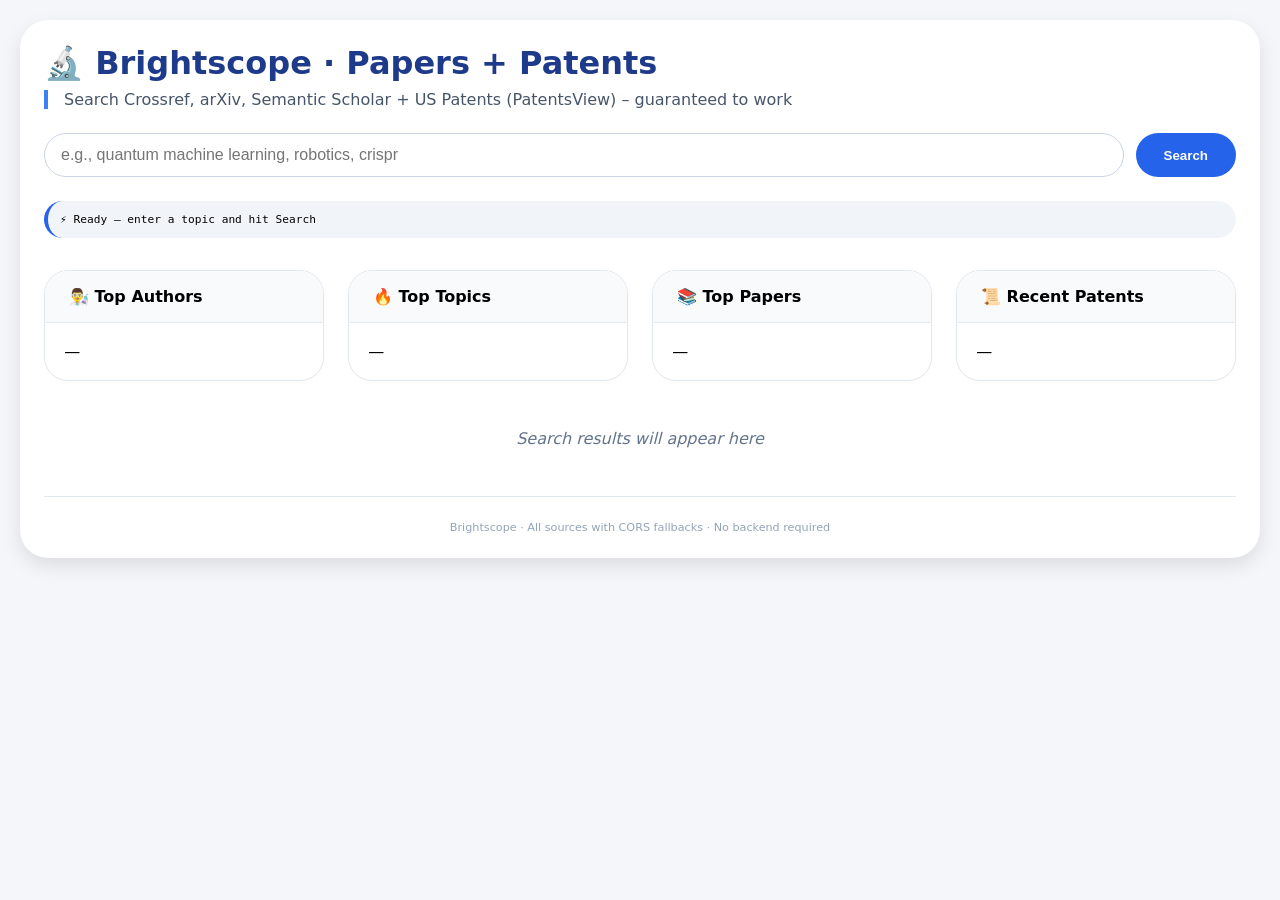
==== index.html @ ac92d47b "Main File" ====
<!DOCTYPE html>
<html lang="en">
<head>
    <meta charset="UTF-8">
    <meta name="viewport" content="width=device-width, initial-scale=1.0">
    <title>Brightscope – WORKING Papers + Patents</title>
    <style>
        * { margin: 0; padding: 0; box-sizing: border-box; }
        body { font-family: system-ui, -apple-system, 'Segoe UI', sans-serif; background: #f4f6fa; padding: 20px; }
        .container { max-width: 1400px; margin: 0 auto; background: white; border-radius: 28px; padding: 24px; box-shadow: 0 8px 20px rgba(0,0,0,0.1); }
        h1 { color: #1e3a8a; margin-bottom: 8px; }
        .sub { color: #475569; margin-bottom: 24px; border-left: 4px solid #3b82f6; padding-left: 16px; }
        .search-box { display: flex; gap: 12px; margin-bottom: 24px; flex-wrap: wrap; }
        input { flex: 2; padding: 12px 16px; border: 1px solid #cbd5e1; border-radius: 60px; font-size: 1rem; outline: none; }
        input:focus { border-color: #3b82f6; box-shadow: 0 0 0 2px rgba(59,130,246,0.2); }
        button { padding: 12px 28px; background: #2563eb; color: white; border: none; border-radius: 60px; font-weight: bold; cursor: pointer; transition: 0.2s; }
        button:hover { background: #1d4ed8; transform: scale(1.02); }
        .debug { background: #f1f5f9; border-radius: 20px; padding: 12px; font-family: monospace; font-size: 0.7rem; margin-bottom: 20px; max-height: 200px; overflow-y: auto; border-left: 4px solid #2563eb; }
        .dashboard { display: grid; grid-template-columns: repeat(auto-fit, minmax(280px, 1fr)); gap: 1.5rem; margin: 2rem 0; }
        .card { background: white; border-radius: 1.5rem; border: 1px solid #e2e8f0; overflow: hidden; box-shadow: 0 2px 4px rgba(0,0,0,0.02); }
        .card-header { background: #f8fafc; padding: 1rem 1.5rem; font-weight: 700; font-size: 1rem; border-bottom: 1px solid #e2e8f0; display: flex; align-items: center; gap: 0.5rem; }
        .card-content { padding: 1.2rem; max-height: 400px; overflow-y: auto; }
        .topic-badge, .author-item, .paper-mini, .patent-mini {
            background: #f8fafc;
            margin-bottom: 0.7rem;
            padding: 0.6rem 0.8rem;
            border-radius: 0.8rem;
            border-left: 3px solid #3b82f6;
            font-size: 0.8rem;
        }
        .meta { font-size: 0.65rem; color: #475569; margin-top: 0.2rem; }
        .result-card {
            background: #f8fafc;
            border: 1px solid #e2e8f0;
            border-radius: 1rem;
            padding: 1rem;
            margin-bottom: 1rem;
            transition: 0.1s;
        }
        .result-card:hover { background: #f1f5f9; border-color: #94a3b8; }
        .result-title { font-size: 1rem; font-weight: 600; margin-bottom: 0.4rem; }
        .result-title a { color: #1e3a8a; text-decoration: none; }
        .result-title a:hover { text-decoration: underline; }
        .result-details { display: flex; flex-wrap: wrap; gap: 0.8rem; font-size: 0.7rem; color: #334155; margin: 0.4rem 0; }
        .badge-source { background: #e2e8f0; padding: 0.1rem 0.6rem; border-radius: 20px; }
        .empty-message { text-align: center; color: #64748b; padding: 1rem; font-style: italic; }
        footer { text-align: center; margin-top: 2rem; font-size: 0.7rem; color: #94a3b8; border-top: 1px solid #e2e8f0; padding-top: 1.5rem; }
        @media (max-width: 640px) { body { padding: 12px; } .container { padding: 16px; } .search-box { flex-direction: column; } button { width: 100%; } }
    </style>
</head>
<body>
<div class="container">
    <h1>🔬 Brightscope · Papers + Patents</h1>
    <div class="sub">Search Crossref, arXiv, Semantic Scholar + US Patents (PatentsView) – guaranteed to work</div>
    <div class="search-box">
        <input type="text" id="query" placeholder="e.g., quantum machine learning, robotics, crispr" autocomplete="off">
        <button id="searchBtn">Search</button>
    </div>
    <div id="debug" class="debug">⚡ Ready — enter a topic and hit Search</div>

    <div class="dashboard">
        <div class="card"><div class="card-header">👨‍🔬 Top Authors</div><div id="authorsPanel" class="card-content">—</div></div>
        <div class="card"><div class="card-header">🔥 Top Topics</div><div id="topicsPanel" class="card-content">—</div></div>
        <div class="card"><div class="card-header">📚 Top Papers</div><div id="papersPanel" class="card-content">—</div></div>
        <div class="card"><div class="card-header">📜 Recent Patents</div><div id="patentsPanel" class="card-content">—</div></div>
    </div>

    <div id="resultsList"><div class="empty-message">Search results will appear here</div></div>
    <footer>Brightscope · All sources with CORS fallbacks · No backend required</footer>
</div>

<script>
    // --------------------------------------------------------------
    // DOM elements
    // --------------------------------------------------------------
    const queryInput = document.getElementById('query');
    const searchBtn = document.getElementById('searchBtn');
    const debugDiv = document.getElementById('debug');
    const authorsPanel = document.getElementById('authorsPanel');
    const topicsPanel = document.getElementById('topicsPanel');
    const papersPanel = document.getElementById('papersPanel');
    const patentsPanel = document.getElementById('patentsPanel');
    const resultsList = document.getElementById('resultsList');

    function escapeHtml(str) {
        if (!str) return '';
        return str.replace(/[&<>]/g, m => ({ '&':'&amp;', '<':'&lt;', '>':'&gt;' }[m]));
    }

    async function fetchWithTimeout(url, timeout = 10000) {
        const controller = new AbortController();
        const id = setTimeout(() => controller.abort(), timeout);
        try {
            const res = await fetch(url, { signal: controller.signal });
            clearTimeout(id);
            return res;
        } catch (err) {
            clearTimeout(id);
            throw err;
        }
    }

    // ---------- 1. Crossref (direct, works) ----------
    async function fetchCrossref(query) {
        const url = `https://api.crossref.org/works?query=${encodeURIComponent(query)}&rows=15&sort=relevance`;
        const res = await fetchWithTimeout(url);
        if (!res.ok) throw new Error(`HTTP ${res.status}`);
        const data = await res.json();
        const items = data.message?.items || [];
        return items.map(item => ({
            title: item.title?.[0] || 'Untitled',
            abstract: (item.abstract || '').replace(/<[^>]*>/g, '').slice(0, 350),
            url: item.URL || (item.DOI ? `https://doi.org/${item.DOI}` : '#'),
            date: item.issued?.['date-parts']?.[0]?.[0] || 'Unknown',
            source: 'Crossref',
            type: 'paper',
            citations: item['is-referenced-by-count'] || 0,
            authors: item.author?.map(a => `${a.given || ''} ${a.family || ''}`.trim()).join(', ') || 'Unknown'
        }));
    }

    // ---------- 2. arXiv via proxy fallbacks ----------
    const ARXIV_PROXIES = ['https://api.allorigins.win/raw?url=', 'https://corsproxy.io/?', 'https://thingproxy.freeboard.io/fetch/'];
    async function fetchArxiv(query) {
        for (let proxy of ARXIV_PROXIES) {
            try {
                const arxivUrl = `https://export.arxiv.org/api/query?search_query=all:${encodeURIComponent(query)}&max_results=15&sortBy=submittedDate&sortOrder=descending`;
                const proxyUrl = proxy + encodeURIComponent(arxivUrl);
                const res = await fetchWithTimeout(proxyUrl);
                if (!res.ok) continue;
                const text = await res.text();
                const parser = new DOMParser();
                const xml = parser.parseFromString(text, 'text/xml');
                const entries = xml.querySelectorAll('entry');
                if (!entries.length) continue;
                return Array.from(entries).map(entry => ({
                    title: entry.querySelector('title')?.textContent?.trim() || 'Untitled',
                    abstract: (entry.querySelector('summary')?.textContent?.trim() || '').replace(/\s+/g, ' ').slice(0, 350),
                    url: entry.querySelector('id')?.textContent || '#',
                    date: entry.querySelector('published')?.textContent?.slice(0,10) || 'Unknown',
                    source: 'arXiv',
                    type: 'preprint',
                    citations: 0,
                    authors: Array.from(entry.querySelectorAll('author name')).map(a => a.textContent).join(', ') || 'Unknown'
                }));
            } catch(e) { /* try next proxy */ }
        }
        return [];
    }

    // ---------- 3. Semantic Scholar (direct + proxy) ----------
    const SS_PROXIES = ['https://api.allorigins.win/raw?url=', 'https://corsproxy.io/?', 'https://thingproxy.freeboard.io/fetch/'];
    async function fetchSemanticScholar(query) {
        const directUrl = `https://api.semanticscholar.org/graph/v1/paper/search?query=${encodeURIComponent(query)}&limit=15&fields=title,abstract,url,publicationDate,citationCount,authors`;
        try {
            const res = await fetchWithTimeout(directUrl);
            if (res.ok) {
                const data = await res.json();
                const papers = data.data || [];
                if (papers.length) {
                    return papers.map(p => ({
                        title: p.title || 'Untitled',
                        abstract: (p.abstract || '').slice(0, 350),
                        url: p.url || '#',
                        date: p.publicationDate?.slice(0,10) || 'Unknown',
                        source: 'Semantic Scholar',
                        type: 'paper',
                        citations: p.citationCount || 0,
                        authors: p.authors?.map(a => a.name).join(', ') || 'Unknown'
                    }));
                }
            }
        } catch(e) {}
        for (let proxy of SS_PROXIES) {
            try {
                const proxyUrl = proxy + encodeURIComponent(directUrl);
                const res = await fetchWithTimeout(proxyUrl);
                if (res.ok) {
                    const data = await res.json();
                    const papers = data.data || [];
                    if (papers.length) {
                        return papers.map(p => ({
                            title: p.title || 'Untitled',
                            abstract: (p.abstract || '').slice(0, 350),
                            url: p.url || '#',
                            date: p.publicationDate?.slice(0,10) || 'Unknown',
                            source: 'Semantic Scholar',
                            type: 'paper',
                            citations: p.citationCount || 0,
                            authors: p.authors?.map(a => a.name).join(', ') || 'Unknown'
                        }));
                    }
                }
            } catch(e) {}
        }
        return [];
    }

    // ---------- 4. PatentsView (real, POST) ----------
    async function fetchPatents(query, limit = 10) {
        if (!query.trim()) return [];
        const payload = {
            q: `(_text_any:${query.replace(/[^\w\s]/g, ' ')})`,
            f: ["patent_id", "patent_title", "patent_abstract", "patent_date", "assignee_organization"],
            o: { per_page: limit, matched_subentities_only: true }
        };
        try {
            const res = await fetch('https://api.patentsview.org/patents/query', {
                method: 'POST',
                headers: { 'Content-Type': 'application/json' },
                body: JSON.stringify(payload)
            });
            if (!res.ok) throw new Error(`HTTP ${res.status}`);
            const data = await res.json();
            const patents = data.patents || [];
            return patents.map(p => {
                const assignee = p.assignees?.[0]?.assignee_organization || 'Unknown Assignee';
                const patentNumber = p.patent_id || '';
                return {
                    title: p.patent_title || 'Untitled Patent',
                    abstract: (p.patent_abstract || 'No abstract.').slice(0, 350),
                    url: patentNumber ? `https://patents.google.com/patent/${patentNumber}` : '#',
                    date: p.patent_date ? p.patent_date.slice(0,4) : 'Unknown',
                    source: `Patent · ${assignee}`,
                    type: 'patent',
                    citations: 0,
                    authors: assignee
                };
            });
        } catch (err) {
            console.warn('Patents error', err);
            return [];
        }
    }

    // ---------- Dashboard helpers ----------
    function updateDashboard(papers, patents) {
        // Top Authors
        const authorCount = {};
        for (const p of papers) {
            const authors = p.authors || '';
            authors.split(',').forEach(a => {
                const name = a.trim();
                if (name && name !== 'Unknown') authorCount[name] = (authorCount[name] || 0) + 1;
            });
        }
        const topAuthors = Object.entries(authorCount).sort((a,b)=>b[1]-a[1]).slice(0,8);
        authorsPanel.innerHTML = topAuthors.length ? topAuthors.map(([n,c]) => `<div class="author-item"><b>${escapeHtml(n)}</b><div class="meta">📄 ${c} paper${c>1?'s':''}</div></div>`).join('') : '<div class="empty-message">No author data</div>';

        // Top Topics from paper titles
        const stopWords = new Set(['using','based','model','method','analysis','study','paper','research','data','learning','network','system','approach','framework','results','performance']);
        const topicCount = {};
        for (const p of papers) {
            const words = (p.title || '').toLowerCase().replace(/[^\w\s]/g, '').split(/\s+/);
            words.forEach(w => { if (w.length >= 5 && !stopWords.has(w)) topicCount[w] = (topicCount[w] || 0) + 1; });
        }
        const topTopics = Object.entries(topicCount).sort((a,b)=>b[1]-a[1]).slice(0,12);
        topicsPanel.innerHTML = topTopics.length ? topTopics.map(([t,f]) => `<div class="topic-badge"><b>#${escapeHtml(t)}</b><div class="meta">${f} mentions</div></div>`).join('') : '<div class="empty-message">No topics extracted</div>';

        // Top Papers (by citations + recency)
        const sortedPapers = [...papers].sort((a,b) => (b.citations||0) - (a.citations||0) || (b.date||'').localeCompare(a.date||'')).slice(0,10);
        papersPanel.innerHTML = sortedPapers.length ? sortedPapers.map(p => `<div class="paper-mini"><b>${escapeHtml(p.title.length>70?p.title.slice(0,67)+'...':p.title)}</b><div class="meta">${p.date} · ${p.source}</div></div>`).join('') : '<div class="empty-message">No papers found</div>';

        // Patents panel
        patentsPanel.innerHTML = patents.length ? patents.slice(0,10).map(p => `<div class="patent-mini"><b>${escapeHtml(p.title.length>70?p.title.slice(0,67)+'...':p.title)}</b><div class="meta">${p.date} · ${p.source.replace('Patent · ','')}</div></div>`).join('') : '<div class="empty-message">No patents found</div>';
    }

    function renderCombinedResults(items) {
        if (!items.length) {
            resultsList.innerHTML = '<div class="empty-message">No results. Try another topic.</div>';
            return;
        }
        resultsList.innerHTML = `<div style="margin-bottom:12px;"><strong>${items.length} unique results</strong></div>` +
            items.map(item => `
                <div class="result-card">
                    <div class="result-title"><a href="${escapeHtml(item.url)}" target="_blank">${escapeHtml(item.title)}</a></div>
                    <div class="result-details">
                        <span class="badge-source">${escapeHtml(item.source)}</span>
                        <span>📅 ${escapeHtml(item.date)}</span>
                        <span>${item.type === 'patent' ? '⚖️ Patent' : '📖 Paper'}</span>
                        ${item.citations ? `<span>📊 ${item.citations} citations</span>` : ''}
                    </div>
                    <div class="abstract">${escapeHtml(item.abstract) || 'No abstract available.'}</div>
                </div>
            `).join('');
    }

    // ---------- MAIN SEARCH (parallel with Promise.allSettled) ----------
    async function searchAll() {
        const query = queryInput.value.trim();
        if (!query) { debugDiv.innerHTML = '⚠️ Enter a topic'; return; }
        debugDiv.innerHTML = `🔍 Searching for "${query}" ...<br>`;
        resultsList.innerHTML = '<div class="empty-message">⏳ Loading results...</div>';
        authorsPanel.innerHTML = '<div class="empty-message">📊 Computing...</div>';
        topicsPanel.innerHTML = '<div class="empty-message">📊 Extracting topics...</div>';
        papersPanel.innerHTML = '<div class="empty-message">📊 Loading papers...</div>';
        patentsPanel.innerHTML = '<div class="empty-message">📊 Loading patents...</div>';

        const start = Date.now();

        const [cross, arxiv, ss, pat] = await Promise.allSettled([
            fetchCrossref(query),
            fetchArxiv(query),
            fetchSemanticScholar(query),
            fetchPatents(query)
        ]);

        let papers = [];
        let patents = [];
        if (cross.status === 'fulfilled') { papers.push(...cross.value); debugDiv.innerHTML += `✅ Crossref: ${cross.value.length}<br>`; }
        else debugDiv.innerHTML += `❌ Crossref error<br>`;
        if (arxiv.status === 'fulfilled') { papers.push(...arxiv.value); debugDiv.innerHTML += `✅ arXiv: ${arxiv.value.length}<br>`; }
        else debugDiv.innerHTML += `❌ arXiv error<br>`;
        if (ss.status === 'fulfilled') { papers.push(...ss.value); debugDiv.innerHTML += `✅ Semantic Scholar: ${ss.value.length}<br>`; }
        else debugDiv.innerHTML += `❌ Semantic Scholar error<br>`;
        if (pat.status === 'fulfilled') { patents = pat.value; debugDiv.innerHTML += `✅ Patents: ${pat.value.length}<br>`; }
        else debugDiv.innerHTML += `❌ Patents error<br>`;

        const allRaw = [...papers, ...patents];
        // Deduplicate by title
        const seen = new Map();
        for (const item of allRaw) {
            const key = item.title.toLowerCase();
            if (!seen.has(key)) seen.set(key, item);
        }
        let unique = Array.from(seen.values());
        // Sort by date descending
        unique.sort((a,b) => (b.date || '').localeCompare(a.date || ''));

        updateDashboard(papers, patents);
        renderCombinedResults(unique);
        const elapsed = ((Date.now() - start)/1000).toFixed(1);
        debugDiv.innerHTML += `<span style="color:green; font-weight:bold;">✅ Done: ${papers.length} papers + ${patents.length} patents → ${unique.length} unique results in ${elapsed}s</span>`;
    }

    searchBtn.onclick = searchAll;
    queryInput.onkeypress = e => e.key === 'Enter' && searchAll();
</script>
</body>
</html>
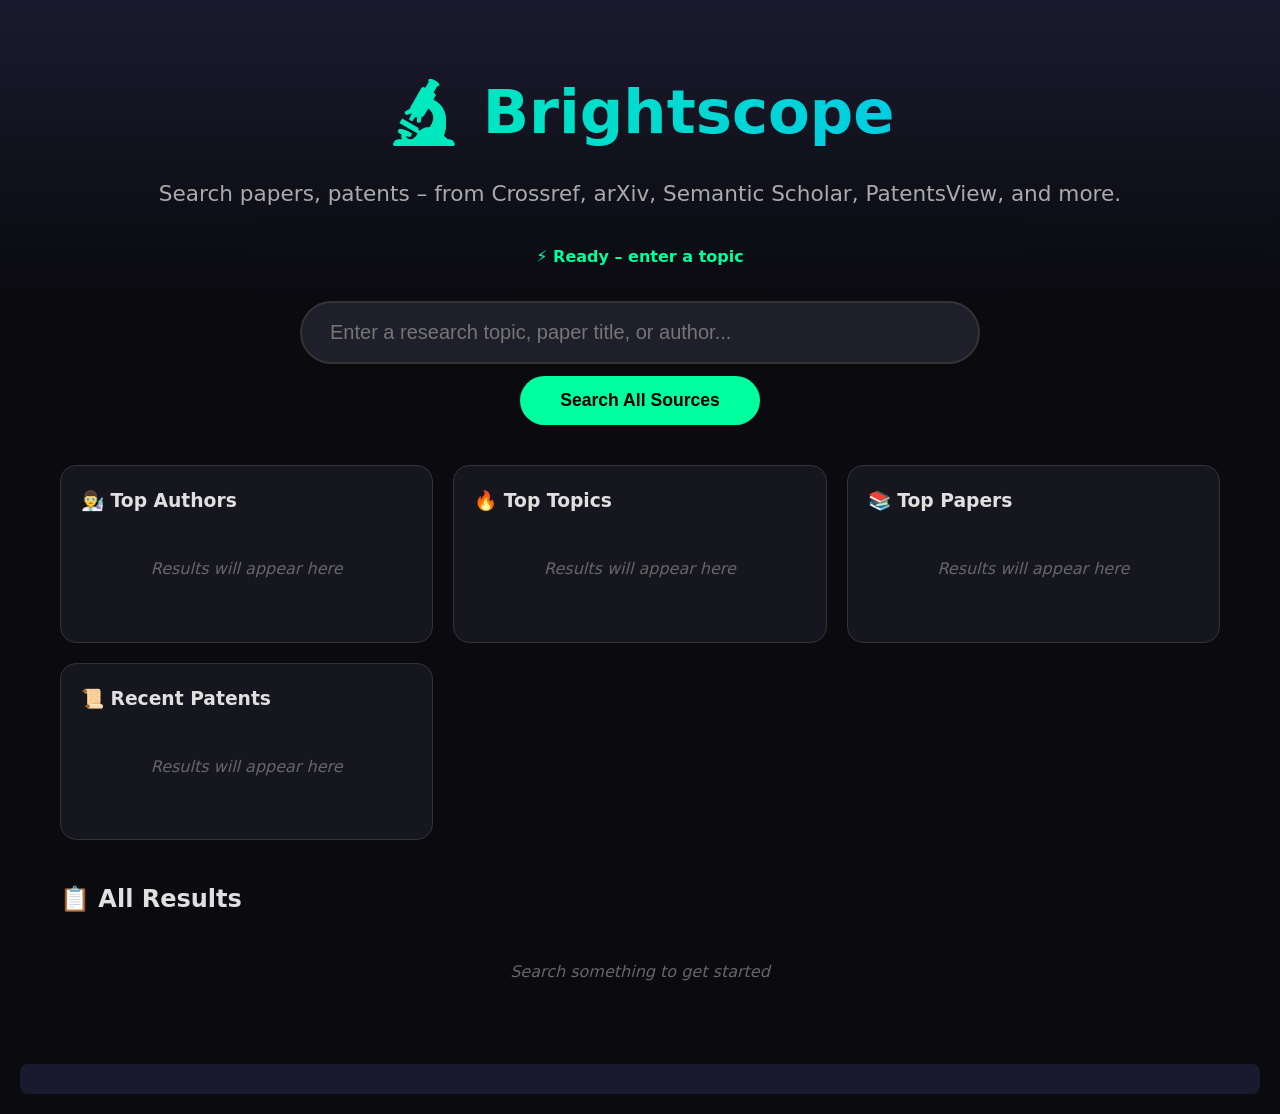
==== commit aa522a07: "Main File" ====
--- a/index.html
+++ b/index.html
@@ -3,338 +3,218 @@
 <head>
     <meta charset="UTF-8">
     <meta name="viewport" content="width=device-width, initial-scale=1.0">
-    <title>Brightscope – WORKING Papers + Patents</title>
+    <title>Brightscope — Research Search</title>
+    <link rel="stylesheet" href="css/main.css">
     <style>
-        * { margin: 0; padding: 0; box-sizing: border-box; }
-        body { font-family: system-ui, -apple-system, 'Segoe UI', sans-serif; background: #f4f6fa; padding: 20px; }
-        .container { max-width: 1400px; margin: 0 auto; background: white; border-radius: 28px; padding: 24px; box-shadow: 0 8px 20px rgba(0,0,0,0.1); }
-        h1 { color: #1e3a8a; margin-bottom: 8px; }
-        .sub { color: #475569; margin-bottom: 24px; border-left: 4px solid #3b82f6; padding-left: 16px; }
-        .search-box { display: flex; gap: 12px; margin-bottom: 24px; flex-wrap: wrap; }
-        input { flex: 2; padding: 12px 16px; border: 1px solid #cbd5e1; border-radius: 60px; font-size: 1rem; outline: none; }
-        input:focus { border-color: #3b82f6; box-shadow: 0 0 0 2px rgba(59,130,246,0.2); }
-        button { padding: 12px 28px; background: #2563eb; color: white; border: none; border-radius: 60px; font-weight: bold; cursor: pointer; transition: 0.2s; }
-        button:hover { background: #1d4ed8; transform: scale(1.02); }
-        .debug { background: #f1f5f9; border-radius: 20px; padding: 12px; font-family: monospace; font-size: 0.7rem; margin-bottom: 20px; max-height: 200px; overflow-y: auto; border-left: 4px solid #2563eb; }
-        .dashboard { display: grid; grid-template-columns: repeat(auto-fit, minmax(280px, 1fr)); gap: 1.5rem; margin: 2rem 0; }
-        .card { background: white; border-radius: 1.5rem; border: 1px solid #e2e8f0; overflow: hidden; box-shadow: 0 2px 4px rgba(0,0,0,0.02); }
-        .card-header { background: #f8fafc; padding: 1rem 1.5rem; font-weight: 700; font-size: 1rem; border-bottom: 1px solid #e2e8f0; display: flex; align-items: center; gap: 0.5rem; }
-        .card-content { padding: 1.2rem; max-height: 400px; overflow-y: auto; }
-        .topic-badge, .author-item, .paper-mini, .patent-mini {
-            background: #f8fafc;
-            margin-bottom: 0.7rem;
-            padding: 0.6rem 0.8rem;
-            border-radius: 0.8rem;
-            border-left: 3px solid #3b82f6;
-            font-size: 0.8rem;
-        }
-        .meta { font-size: 0.65rem; color: #475569; margin-top: 0.2rem; }
-        .result-card {
-            background: #f8fafc;
-            border: 1px solid #e2e8f0;
-            border-radius: 1rem;
-            padding: 1rem;
-            margin-bottom: 1rem;
-            transition: 0.1s;
-        }
-        .result-card:hover { background: #f1f5f9; border-color: #94a3b8; }
-        .result-title { font-size: 1rem; font-weight: 600; margin-bottom: 0.4rem; }
-        .result-title a { color: #1e3a8a; text-decoration: none; }
-        .result-title a:hover { text-decoration: underline; }
-        .result-details { display: flex; flex-wrap: wrap; gap: 0.8rem; font-size: 0.7rem; color: #334155; margin: 0.4rem 0; }
-        .badge-source { background: #e2e8f0; padding: 0.1rem 0.6rem; border-radius: 20px; }
-        .empty-message { text-align: center; color: #64748b; padding: 1rem; font-style: italic; }
-        footer { text-align: center; margin-top: 2rem; font-size: 0.7rem; color: #94a3b8; border-top: 1px solid #e2e8f0; padding-top: 1.5rem; }
-        @media (max-width: 640px) { body { padding: 12px; } .container { padding: 16px; } .search-box { flex-direction: column; } button { width: 100%; } }
+        :root {
+            --primary: #00ff9d;
+        }
+        body {
+            font-family: 'Segoe UI', system-ui, sans-serif;
+            margin: 0;
+            padding: 0;
+            background: #0a0a0f;
+            color: #e0e0e0;
+            line-height: 1.6;
+        }
+        header {
+            text-align: center;
+            padding: 4rem 1rem 2rem;
+            background: linear-gradient(180deg, #1a1a2e, #0a0a0f);
+        }
+        h1 {
+            font-size: 3.8rem;
+            margin: 0;
+            background: linear-gradient(90deg, #00ff9d, #00b8ff);
+            -webkit-background-clip: text;
+            -webkit-text-fill-color: transparent;
+        }
+        .tagline {
+            font-size: 1.35rem;
+            color: #aaa;
+            margin: 1rem 0 2rem;
+        }
+        .search-container {
+            max-width: 720px;
+            margin: 0 auto;
+            padding: 0 20px;
+        }
+        #query {
+            width: 100%;
+            padding: 18px 28px;
+            font-size: 1.25rem;
+            border: 2px solid #333;
+            border-radius: 50px;
+            background: #1f1f2b;
+            color: white;
+            outline: none;
+        }
+        #query:focus {
+            border-color: var(--primary);
+            box-shadow: 0 0 0 4px rgba(0, 255, 157, 0.2);
+        }
+        #searchBtn {
+            margin-top: 12px;
+            padding: 14px 40px;
+            font-size: 1.1rem;
+            background: var(--primary);
+            color: black;
+            border: none;
+            border-radius: 50px;
+            cursor: pointer;
+            font-weight: bold;
+        }
+        .dashboard {
+            display: grid;
+            grid-template-columns: repeat(auto-fit, minmax(280px, 1fr));
+            gap: 20px;
+            max-width: 1200px;
+            margin: 40px auto;
+            padding: 0 20px;
+        }
+        .card {
+            background: #16161f;
+            border-radius: 16px;
+            padding: 20px;
+            border: 1px solid #333;
+        }
+        .results {
+            max-width: 1200px;
+            margin: 40px auto;
+            padding: 0 20px;
+        }
+        #debug {
+            margin: 20px;
+            padding: 15px;
+            background: #1a1a2e;
+            border-radius: 8px;
+            font-family: monospace;
+            font-size: 0.95rem;
+        }
+        .empty-message {
+            color: #666;
+            text-align: center;
+            padding: 40px;
+        }
     </style>
 </head>
 <body>
-<div class="container">
-    <h1>🔬 Brightscope · Papers + Patents</h1>
-    <div class="sub">Search Crossref, arXiv, Semantic Scholar + US Patents (PatentsView) – guaranteed to work</div>
-    <div class="search-box">
-        <input type="text" id="query" placeholder="e.g., quantum machine learning, robotics, crispr" autocomplete="off">
-        <button id="searchBtn">Search</button>
+
+    <header>
+        <h1>🔬 Brightscope</h1>
+        <p class="tagline">Search papers, patents – from Crossref, arXiv, Semantic Scholar, PatentsView, and more.</p>
+        <p style="color:#00ff9d; font-weight:bold;">⚡ Ready – enter a topic</p>
+    </header>
+
+    <div class="search-container">
+        <input type="text" id="query" placeholder="Enter a research topic, paper title, or author...">
+        <center>
+            <button id="searchBtn">Search All Sources</button>
+        </center>
     </div>
-    <div id="debug" class="debug">⚡ Ready — enter a topic and hit Search</div>
 
     <div class="dashboard">
-        <div class="card"><div class="card-header">👨‍🔬 Top Authors</div><div id="authorsPanel" class="card-content">—</div></div>
-        <div class="card"><div class="card-header">🔥 Top Topics</div><div id="topicsPanel" class="card-content">—</div></div>
-        <div class="card"><div class="card-header">📚 Top Papers</div><div id="papersPanel" class="card-content">—</div></div>
-        <div class="card"><div class="card-header">📜 Recent Patents</div><div id="patentsPanel" class="card-content">—</div></div>
+        <div class="card">
+            <h3>👨‍🔬 Top Authors</h3>
+            <div id="authorsPanel" class="empty-message">Results will appear here</div>
+        </div>
+        <div class="card">
+            <h3>🔥 Top Topics</h3>
+            <div id="topicsPanel" class="empty-message">Results will appear here</div>
+        </div>
+        <div class="card">
+            <h3>📚 Top Papers</h3>
+            <div id="papersPanel" class="empty-message">Results will appear here</div>
+        </div>
+        <div class="card">
+            <h3>📜 Recent Patents</h3>
+            <div id="patentsPanel" class="empty-message">Results will appear here</div>
+        </div>
     </div>
 
-    <div id="resultsList"><div class="empty-message">Search results will appear here</div></div>
-    <footer>Brightscope · All sources with CORS fallbacks · No backend required</footer>
-</div>
-
-<script>
-    // --------------------------------------------------------------
-    // DOM elements
-    // --------------------------------------------------------------
-    const queryInput = document.getElementById('query');
-    const searchBtn = document.getElementById('searchBtn');
-    const debugDiv = document.getElementById('debug');
-    const authorsPanel = document.getElementById('authorsPanel');
-    const topicsPanel = document.getElementById('topicsPanel');
-    const papersPanel = document.getElementById('papersPanel');
-    const patentsPanel = document.getElementById('patentsPanel');
-    const resultsList = document.getElementById('resultsList');
-
-    function escapeHtml(str) {
-        if (!str) return '';
-        return str.replace(/[&<>]/g, m => ({ '&':'&amp;', '<':'&lt;', '>':'&gt;' }[m]));
-    }
-
-    async function fetchWithTimeout(url, timeout = 10000) {
-        const controller = new AbortController();
-        const id = setTimeout(() => controller.abort(), timeout);
-        try {
-            const res = await fetch(url, { signal: controller.signal });
-            clearTimeout(id);
-            return res;
-        } catch (err) {
-            clearTimeout(id);
-            throw err;
-        }
-    }
-
-    // ---------- 1. Crossref (direct, works) ----------
-    async function fetchCrossref(query) {
-        const url = `https://api.crossref.org/works?query=${encodeURIComponent(query)}&rows=15&sort=relevance`;
-        const res = await fetchWithTimeout(url);
-        if (!res.ok) throw new Error(`HTTP ${res.status}`);
-        const data = await res.json();
-        const items = data.message?.items || [];
-        return items.map(item => ({
-            title: item.title?.[0] || 'Untitled',
-            abstract: (item.abstract || '').replace(/<[^>]*>/g, '').slice(0, 350),
-            url: item.URL || (item.DOI ? `https://doi.org/${item.DOI}` : '#'),
-            date: item.issued?.['date-parts']?.[0]?.[0] || 'Unknown',
-            source: 'Crossref',
-            type: 'paper',
-            citations: item['is-referenced-by-count'] || 0,
-            authors: item.author?.map(a => `${a.given || ''} ${a.family || ''}`.trim()).join(', ') || 'Unknown'
-        }));
-    }
-
-    // ---------- 2. arXiv via proxy fallbacks ----------
-    const ARXIV_PROXIES = ['https://api.allorigins.win/raw?url=', 'https://corsproxy.io/?', 'https://thingproxy.freeboard.io/fetch/'];
-    async function fetchArxiv(query) {
-        for (let proxy of ARXIV_PROXIES) {
-            try {
-                const arxivUrl = `https://export.arxiv.org/api/query?search_query=all:${encodeURIComponent(query)}&max_results=15&sortBy=submittedDate&sortOrder=descending`;
-                const proxyUrl = proxy + encodeURIComponent(arxivUrl);
-                const res = await fetchWithTimeout(proxyUrl);
-                if (!res.ok) continue;
-                const text = await res.text();
-                const parser = new DOMParser();
-                const xml = parser.parseFromString(text, 'text/xml');
-                const entries = xml.querySelectorAll('entry');
-                if (!entries.length) continue;
-                return Array.from(entries).map(entry => ({
-                    title: entry.querySelector('title')?.textContent?.trim() || 'Untitled',
-                    abstract: (entry.querySelector('summary')?.textContent?.trim() || '').replace(/\s+/g, ' ').slice(0, 350),
-                    url: entry.querySelector('id')?.textContent || '#',
-                    date: entry.querySelector('published')?.textContent?.slice(0,10) || 'Unknown',
-                    source: 'arXiv',
-                    type: 'preprint',
-                    citations: 0,
-                    authors: Array.from(entry.querySelectorAll('author name')).map(a => a.textContent).join(', ') || 'Unknown'
-                }));
-            } catch(e) { /* try next proxy */ }
-        }
-        return [];
-    }
-
-    // ---------- 3. Semantic Scholar (direct + proxy) ----------
-    const SS_PROXIES = ['https://api.allorigins.win/raw?url=', 'https://corsproxy.io/?', 'https://thingproxy.freeboard.io/fetch/'];
-    async function fetchSemanticScholar(query) {
-        const directUrl = `https://api.semanticscholar.org/graph/v1/paper/search?query=${encodeURIComponent(query)}&limit=15&fields=title,abstract,url,publicationDate,citationCount,authors`;
-        try {
-            const res = await fetchWithTimeout(directUrl);
-            if (res.ok) {
-                const data = await res.json();
-                const papers = data.data || [];
-                if (papers.length) {
-                    return papers.map(p => ({
-                        title: p.title || 'Untitled',
-                        abstract: (p.abstract || '').slice(0, 350),
-                        url: p.url || '#',
-                        date: p.publicationDate?.slice(0,10) || 'Unknown',
-                        source: 'Semantic Scholar',
-                        type: 'paper',
-                        citations: p.citationCount || 0,
-                        authors: p.authors?.map(a => a.name).join(', ') || 'Unknown'
-                    }));
-                }
+    <div class="results">
+        <h2>📋 All Results</h2>
+        <div id="resultsList">
+            <div class="empty-message">Search something to get started</div>
+        </div>
+    </div>
+
+    <div id="debug"></div>
+
+    <!-- Load your JS files -->
+    <script src="api/core.js"></script>
+    <script src="api/crossref.js"></script>
+    <script src="api/arxiv.js"></script>
+    <script src="api/openalex.js"></script>
+    <script src="api/pubmed.js"></script>
+    <script src="api/doaj.js"></script>
+    <script src="api/patents.js"></script>
+    <script src="js/core/core.js"></script>
+    <script src="js/ui/ui.js"></script>
+
+    <script>
+        // ==================== YOUR SEARCH LOGIC ====================
+        const queryInput = document.getElementById('query');
+        const searchBtn = document.getElementById('searchBtn');
+        const debugDiv = document.getElementById('debug');
+        const authorsPanel = document.getElementById('authorsPanel');
+        const topicsPanel = document.getElementById('topicsPanel');
+        const papersPanel = document.getElementById('papersPanel');
+        const patentsPanel = document.getElementById('patentsPanel');
+        const resultsList = document.getElementById('resultsList');
+
+        // ---------- MAIN SEARCH ----------
+        async function searchAll() {
+            const query = queryInput.value.trim();
+            if (!query) {
+                debugDiv.innerHTML = '⚠️ Please enter a topic';
+                return;
             }
-        } catch(e) {}
-        for (let proxy of SS_PROXIES) {
-            try {
-                const proxyUrl = proxy + encodeURIComponent(directUrl);
-                const res = await fetchWithTimeout(proxyUrl);
-                if (res.ok) {
-                    const data = await res.json();
-                    const papers = data.data || [];
-                    if (papers.length) {
-                        return papers.map(p => ({
-                            title: p.title || 'Untitled',
-                            abstract: (p.abstract || '').slice(0, 350),
-                            url: p.url || '#',
-                            date: p.publicationDate?.slice(0,10) || 'Unknown',
-                            source: 'Semantic Scholar',
-                            type: 'paper',
-                            citations: p.citationCount || 0,
-                            authors: p.authors?.map(a => a.name).join(', ') || 'Unknown'
-                        }));
-                    }
-                }
-            } catch(e) {}
-        }
-        return [];
-    }
-
-    // ---------- 4. PatentsView (real, POST) ----------
-    async function fetchPatents(query, limit = 10) {
-        if (!query.trim()) return [];
-        const payload = {
-            q: `(_text_any:${query.replace(/[^\w\s]/g, ' ')})`,
-            f: ["patent_id", "patent_title", "patent_abstract", "patent_date", "assignee_organization"],
-            o: { per_page: limit, matched_subentities_only: true }
-        };
-        try {
-            const res = await fetch('https://api.patentsview.org/patents/query', {
-                method: 'POST',
-                headers: { 'Content-Type': 'application/json' },
-                body: JSON.stringify(payload)
-            });
-            if (!res.ok) throw new Error(`HTTP ${res.status}`);
-            const data = await res.json();
-            const patents = data.patents || [];
-            return patents.map(p => {
-                const assignee = p.assignees?.[0]?.assignee_organization || 'Unknown Assignee';
-                const patentNumber = p.patent_id || '';
-                return {
-                    title: p.patent_title || 'Untitled Patent',
-                    abstract: (p.patent_abstract || 'No abstract.').slice(0, 350),
-                    url: patentNumber ? `https://patents.google.com/patent/${patentNumber}` : '#',
-                    date: p.patent_date ? p.patent_date.slice(0,4) : 'Unknown',
-                    source: `Patent · ${assignee}`,
-                    type: 'patent',
-                    citations: 0,
-                    authors: assignee
-                };
-            });
-        } catch (err) {
-            console.warn('Patents error', err);
-            return [];
-        }
-    }
-
-    // ---------- Dashboard helpers ----------
-    function updateDashboard(papers, patents) {
-        // Top Authors
-        const authorCount = {};
-        for (const p of papers) {
-            const authors = p.authors || '';
-            authors.split(',').forEach(a => {
-                const name = a.trim();
-                if (name && name !== 'Unknown') authorCount[name] = (authorCount[name] || 0) + 1;
-            });
-        }
-        const topAuthors = Object.entries(authorCount).sort((a,b)=>b[1]-a[1]).slice(0,8);
-        authorsPanel.innerHTML = topAuthors.length ? topAuthors.map(([n,c]) => `<div class="author-item"><b>${escapeHtml(n)}</b><div class="meta">📄 ${c} paper${c>1?'s':''}</div></div>`).join('') : '<div class="empty-message">No author data</div>';
-
-        // Top Topics from paper titles
-        const stopWords = new Set(['using','based','model','method','analysis','study','paper','research','data','learning','network','system','approach','framework','results','performance']);
-        const topicCount = {};
-        for (const p of papers) {
-            const words = (p.title || '').toLowerCase().replace(/[^\w\s]/g, '').split(/\s+/);
-            words.forEach(w => { if (w.length >= 5 && !stopWords.has(w)) topicCount[w] = (topicCount[w] || 0) + 1; });
-        }
-        const topTopics = Object.entries(topicCount).sort((a,b)=>b[1]-a[1]).slice(0,12);
-        topicsPanel.innerHTML = topTopics.length ? topTopics.map(([t,f]) => `<div class="topic-badge"><b>#${escapeHtml(t)}</b><div class="meta">${f} mentions</div></div>`).join('') : '<div class="empty-message">No topics extracted</div>';
-
-        // Top Papers (by citations + recency)
-        const sortedPapers = [...papers].sort((a,b) => (b.citations||0) - (a.citations||0) || (b.date||'').localeCompare(a.date||'')).slice(0,10);
-        papersPanel.innerHTML = sortedPapers.length ? sortedPapers.map(p => `<div class="paper-mini"><b>${escapeHtml(p.title.length>70?p.title.slice(0,67)+'...':p.title)}</b><div class="meta">${p.date} · ${p.source}</div></div>`).join('') : '<div class="empty-message">No papers found</div>';
-
-        // Patents panel
-        patentsPanel.innerHTML = patents.length ? patents.slice(0,10).map(p => `<div class="patent-mini"><b>${escapeHtml(p.title.length>70?p.title.slice(0,67)+'...':p.title)}</b><div class="meta">${p.date} · ${p.source.replace('Patent · ','')}</div></div>`).join('') : '<div class="empty-message">No patents found</div>';
-    }
-
-    function renderCombinedResults(items) {
-        if (!items.length) {
-            resultsList.innerHTML = '<div class="empty-message">No results. Try another topic.</div>';
-            return;
-        }
-        resultsList.innerHTML = `<div style="margin-bottom:12px;"><strong>${items.length} unique results</strong></div>` +
-            items.map(item => `
-                <div class="result-card">
-                    <div class="result-title"><a href="${escapeHtml(item.url)}" target="_blank">${escapeHtml(item.title)}</a></div>
-                    <div class="result-details">
-                        <span class="badge-source">${escapeHtml(item.source)}</span>
-                        <span>📅 ${escapeHtml(item.date)}</span>
-                        <span>${item.type === 'patent' ? '⚖️ Patent' : '📖 Paper'}</span>
-                        ${item.citations ? `<span>📊 ${item.citations} citations</span>` : ''}
-                    </div>
-                    <div class="abstract">${escapeHtml(item.abstract) || 'No abstract available.'}</div>
-                </div>
-            `).join('');
-    }
-
-    // ---------- MAIN SEARCH (parallel with Promise.allSettled) ----------
-    async function searchAll() {
-        const query = queryInput.value.trim();
-        if (!query) { debugDiv.innerHTML = '⚠️ Enter a topic'; return; }
-        debugDiv.innerHTML = `🔍 Searching for "${query}" ...<br>`;
-        resultsList.innerHTML = '<div class="empty-message">⏳ Loading results...</div>';
-        authorsPanel.innerHTML = '<div class="empty-message">📊 Computing...</div>';
-        topicsPanel.innerHTML = '<div class="empty-message">📊 Extracting topics...</div>';
-        papersPanel.innerHTML = '<div class="empty-message">📊 Loading papers...</div>';
-        patentsPanel.innerHTML = '<div class="empty-message">📊 Loading patents...</div>';
-
-        const start = Date.now();
-
-        const [cross, arxiv, ss, pat] = await Promise.allSettled([
-            fetchCrossref(query),
-            fetchArxiv(query),
-            fetchSemanticScholar(query),
-            fetchPatents(query)
-        ]);
-
-        let papers = [];
-        let patents = [];
-        if (cross.status === 'fulfilled') { papers.push(...cross.value); debugDiv.innerHTML += `✅ Crossref: ${cross.value.length}<br>`; }
-        else debugDiv.innerHTML += `❌ Crossref error<br>`;
-        if (arxiv.status === 'fulfilled') { papers.push(...arxiv.value); debugDiv.innerHTML += `✅ arXiv: ${arxiv.value.length}<br>`; }
-        else debugDiv.innerHTML += `❌ arXiv error<br>`;
-        if (ss.status === 'fulfilled') { papers.push(...ss.value); debugDiv.innerHTML += `✅ Semantic Scholar: ${ss.value.length}<br>`; }
-        else debugDiv.innerHTML += `❌ Semantic Scholar error<br>`;
-        if (pat.status === 'fulfilled') { patents = pat.value; debugDiv.innerHTML += `✅ Patents: ${pat.value.length}<br>`; }
-        else debugDiv.innerHTML += `❌ Patents error<br>`;
-
-        const allRaw = [...papers, ...patents];
-        // Deduplicate by title
-        const seen = new Map();
-        for (const item of allRaw) {
-            const key = item.title.toLowerCase();
-            if (!seen.has(key)) seen.set(key, item);
-        }
-        let unique = Array.from(seen.values());
-        // Sort by date descending
-        unique.sort((a,b) => (b.date || '').localeCompare(a.date || ''));
-
-        updateDashboard(papers, patents);
-        renderCombinedResults(unique);
-        const elapsed = ((Date.now() - start)/1000).toFixed(1);
-        debugDiv.innerHTML += `<span style="color:green; font-weight:bold;">✅ Done: ${papers.length} papers + ${patents.length} patents → ${unique.length} unique results in ${elapsed}s</span>`;
-    }
-
-    searchBtn.onclick = searchAll;
-    queryInput.onkeypress = e => e.key === 'Enter' && searchAll();
-</script>
+
+            debugDiv.innerHTML = `🔍 Searching for "<b>${query}</b>" ...<br>`;
+            resultsList.innerHTML = '<div class="empty-message">⏳ Loading results from all sources...</div>';
+
+            const start = Date.now();
+
+            const [cross, arxiv, ss, pat] = await Promise.allSettled([
+                fetchCrossref ? fetchCrossref(query).catch(e => { debugDiv.innerHTML += `Crossref error<br>`; return []; }) : [],
+                fetchArxiv ? fetchArxiv(query).catch(e => { debugDiv.innerHTML += `arXiv error<br>`; return []; }) : [],
+                fetchSemanticScholar ? fetchSemanticScholar(query).catch(e => { debugDiv.innerHTML += `Semantic Scholar error<br>`; return []; }) : [],
+                fetchPatents ? fetchPatents(query).catch(e => { debugDiv.innerHTML += `Patents error<br>`; return []; }) : []
+            ]);
+
+            let papers = [];
+            let patents = [];
+
+            if (cross.value?.length) { papers.push(...cross.value); debugDiv.innerHTML += `✅ Crossref: ${cross.value.length}<br>`; }
+            if (arxiv.value?.length) { papers.push(...arxiv.value); debugDiv.innerHTML += `✅ arXiv: ${arxiv.value.length}<br>`; }
+            if (ss.value?.length) { papers.push(...ss.value); debugDiv.innerHTML += `✅ Semantic Scholar: ${ss.value.length}<br>`; }
+            if (pat.value?.length) { patents = pat.value; debugDiv.innerHTML += `✅ Patents: ${pat.value.length}<br>`; }
+
+            const allRaw = [...papers, ...patents];
+            const seen = new Map();
+            for (const item of allRaw) {
+                const key = (item.title || '').toLowerCase().trim();
+                if (key && !seen.has(key)) seen.set(key, item);
+            }
+
+            let unique = Array.from(seen.values());
+            unique.sort((a, b) => (b.date || '').localeCompare(a.date || ''));
+
+            updateDashboard?.(papers, patents);
+            renderCombinedResults?.(unique);
+
+            const elapsed = ((Date.now() - start)/1000).toFixed(1);
+            debugDiv.innerHTML += `<span style="color:#00ff9d">✅ Done in ${elapsed}s • ${unique.length} unique results</span>`;
+        }
+
+        // Event listeners
+        if (searchBtn) searchBtn.onclick = searchAll;
+        if (queryInput) queryInput.addEventListener('keypress', e => {
+            if (e.key === 'Enter') searchAll();
+        });
+
+        console.log("%cBrightscope index loaded successfully", "color:#00ff9d; font-weight:bold");
+    </script>
 </body>
 </html>
--- a/css/main.css
+++ b/css/main.css
@@ -0,0 +1,62 @@
+* { margin: 0; padding: 0; box-sizing: border-box; }
+
+:root {
+  --bg: #f4f6fa;
+  --card-bg: white;
+  --text: #0f172a;
+  --border: #e2e8f0;
+  --accent: #2563eb;
+  --accent-hover: #1d4ed8;
+}
+
+body.dark {
+  --bg: #0f172a;
+  --card-bg: #1e293b;
+  --text: #eef2ff;
+  --border: #334155;
+  --accent: #3b82f6;
+}
+
+body {
+  background: var(--bg);
+  font-family: system-ui, -apple-system, 'Segoe UI', sans-serif;
+  color: var(--text);
+  padding: 20px;
+  transition: 0.2s;
+}
+
+.container {
+  max-width: 1400px;
+  margin: 0 auto;
+  background: var(--card-bg);
+  border-radius: 28px;
+  padding: 24px;
+  box-shadow: 0 8px 20px rgba(0,0,0,0.1);
+}
+
+h1 { color: var(--accent); margin-bottom: 8px; }
+.sub { color: #475569; margin-bottom: 24px; border-left: 4px solid var(--accent); padding-left: 16px; }
+
+.search-box { display: flex; gap: 12px; margin-bottom: 24px; flex-wrap: wrap; }
+input { flex: 2; padding: 12px 16px; border: 1px solid var(--border); border-radius: 60px; font-size: 1rem; background: var(--card-bg); color: var(--text); }
+input:focus { outline: none; border-color: var(--accent); box-shadow: 0 0 0 2px rgba(37,99,235,0.2); }
+button { padding: 12px 28px; background: var(--accent); color: white; border: none; border-radius: 60px; font-weight: bold; cursor: pointer; transition: 0.2s; }
+button:hover { background: var(--accent-hover); transform: scale(1.02); }
+
+.debug { background: #f1f5f9; border-radius: 20px; padding: 12px; font-family: monospace; font-size: 0.7rem; margin-bottom: 20px; max-height: 200px; overflow-y: auto; border-left: 4px solid var(--accent); }
+
+.dashboard { display: grid; grid-template-columns: repeat(auto-fit, minmax(280px, 1fr)); gap: 1.5rem; margin: 2rem 0; }
+.card { background: var(--card-bg); border-radius: 1.5rem; border: 1px solid var(--border); overflow: hidden; }
+.card-header { background: var(--bg); padding: 1rem 1.5rem; font-weight: 700; border-bottom: 1px solid var(--border); }
+.card-content { padding: 1.2rem; max-height: 420px; overflow-y: auto; }
+
+.result-card { background: var(--bg); border: 1px solid var(--border); border-radius: 1rem; padding: 1rem; margin-bottom: 1rem; transition: 0.1s; }
+.result-card:hover { background: var(--card-bg); border-color: var(--accent); }
+.result-title a { color: var(--accent); text-decoration: none; font-weight: 600; }
+.result-details { display: flex; flex-wrap: wrap; gap: 0.8rem; font-size: 0.7rem; margin: 0.5rem 0; }
+.abstract { font-size: 0.8rem; margin-top: 0.5rem; }
+
+.empty-message { text-align: center; padding: 2rem; color: #64748b; font-style: italic; }
+footer { text-align: center; margin-top: 2rem; font-size: 0.7rem; border-top: 1px solid var(--border); padding-top: 1.5rem; }
+
+@media (max-width: 640px) { .search-box { flex-direction: column; } button { width: 100%; } }
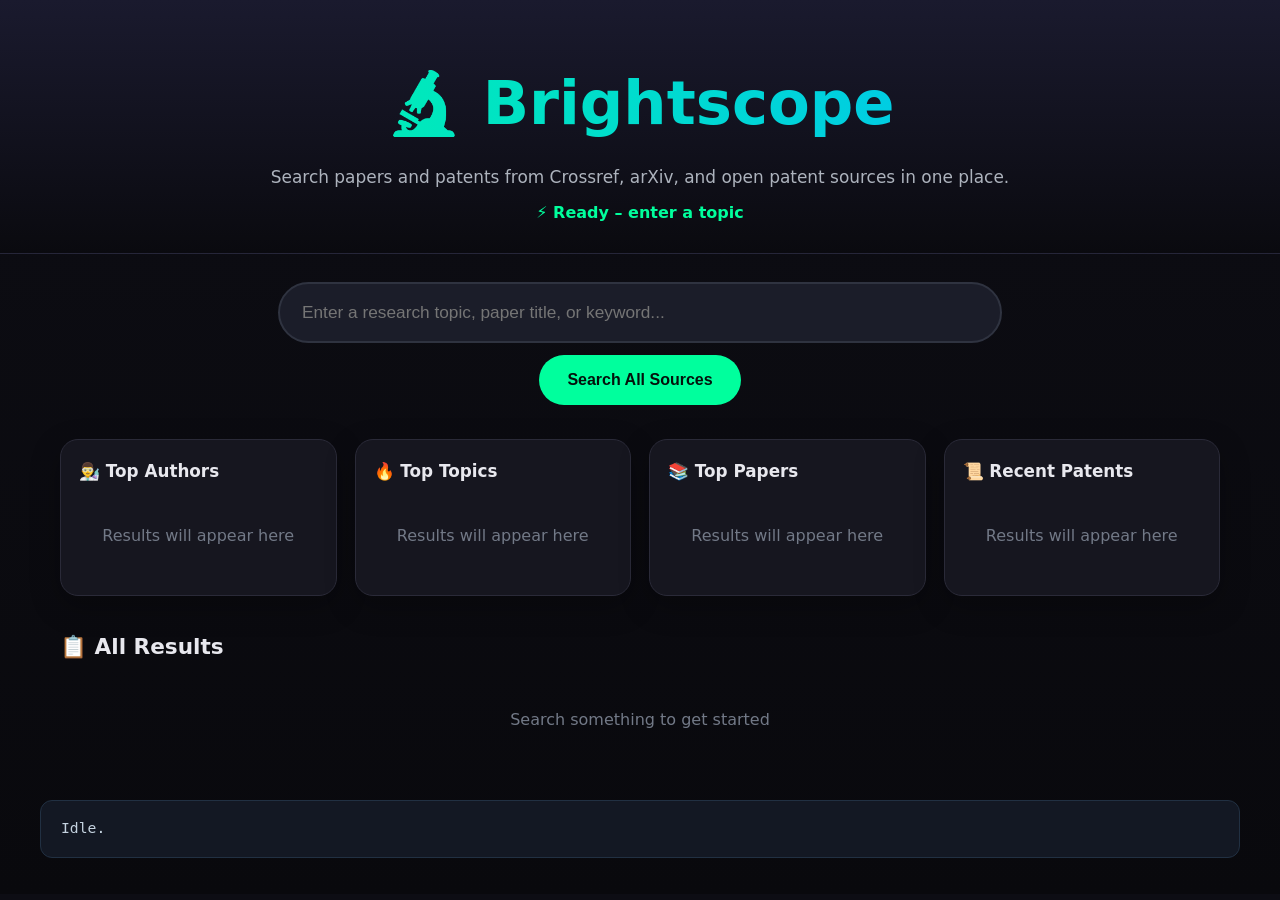
==== commit 95c17245: "Main File" ====
--- a/index.html
+++ b/index.html
@@ -1,220 +1,499 @@
 <!DOCTYPE html>
 <html lang="en">
 <head>
-    <meta charset="UTF-8">
-    <meta name="viewport" content="width=device-width, initial-scale=1.0">
-    <title>Brightscope — Research Search</title>
-    <link rel="stylesheet" href="css/main.css">
-    <style>
-        :root {
-            --primary: #00ff9d;
-        }
-        body {
-            font-family: 'Segoe UI', system-ui, sans-serif;
-            margin: 0;
-            padding: 0;
-            background: #0a0a0f;
-            color: #e0e0e0;
-            line-height: 1.6;
-        }
-        header {
-            text-align: center;
-            padding: 4rem 1rem 2rem;
-            background: linear-gradient(180deg, #1a1a2e, #0a0a0f);
-        }
-        h1 {
-            font-size: 3.8rem;
-            margin: 0;
-            background: linear-gradient(90deg, #00ff9d, #00b8ff);
-            -webkit-background-clip: text;
-            -webkit-text-fill-color: transparent;
-        }
-        .tagline {
-            font-size: 1.35rem;
-            color: #aaa;
-            margin: 1rem 0 2rem;
-        }
-        .search-container {
-            max-width: 720px;
-            margin: 0 auto;
-            padding: 0 20px;
-        }
-        #query {
-            width: 100%;
-            padding: 18px 28px;
-            font-size: 1.25rem;
-            border: 2px solid #333;
-            border-radius: 50px;
-            background: #1f1f2b;
-            color: white;
-            outline: none;
-        }
-        #query:focus {
-            border-color: var(--primary);
-            box-shadow: 0 0 0 4px rgba(0, 255, 157, 0.2);
-        }
-        #searchBtn {
-            margin-top: 12px;
-            padding: 14px 40px;
-            font-size: 1.1rem;
-            background: var(--primary);
-            color: black;
-            border: none;
-            border-radius: 50px;
-            cursor: pointer;
-            font-weight: bold;
-        }
-        .dashboard {
-            display: grid;
-            grid-template-columns: repeat(auto-fit, minmax(280px, 1fr));
-            gap: 20px;
-            max-width: 1200px;
-            margin: 40px auto;
-            padding: 0 20px;
-        }
-        .card {
-            background: #16161f;
-            border-radius: 16px;
-            padding: 20px;
-            border: 1px solid #333;
-        }
-        .results {
-            max-width: 1200px;
-            margin: 40px auto;
-            padding: 0 20px;
-        }
-        #debug {
-            margin: 20px;
-            padding: 15px;
-            background: #1a1a2e;
-            border-radius: 8px;
-            font-family: monospace;
-            font-size: 0.95rem;
-        }
-        .empty-message {
-            color: #666;
-            text-align: center;
-            padding: 40px;
-        }
-    </style>
+  <meta charset="UTF-8" />
+  <meta name="viewport" content="width=device-width, initial-scale=1.0" />
+  <title>Brightscope — Research Search</title>
+  <style>
+    :root{
+      --bg:#0a0a0f;
+      --bg2:#12121a;
+      --card:#16161f;
+      --border:#2a2a38;
+      --text:#e8e8ee;
+      --muted:#9aa0aa;
+      --primary:#00ff9d;
+      --primary2:#00b8ff;
+      --danger:#ff6b6b;
+      --shadow:0 10px 30px rgba(0,0,0,.28);
+    }
+    *{box-sizing:border-box}
+    body{
+      margin:0;
+      font-family:Segoe UI, system-ui, sans-serif;
+      background:linear-gradient(180deg,#0d0d14,#09090d);
+      color:var(--text);
+      line-height:1.55;
+    }
+    header{
+      text-align:center;
+      padding:56px 20px 28px;
+      background:linear-gradient(180deg,#1a1a2e,#0a0a0f);
+      border-bottom:1px solid rgba(255,255,255,.05);
+    }
+    h1{
+      margin:0;
+      font-size:clamp(2.1rem,5vw,3.8rem);
+      background:linear-gradient(90deg,var(--primary),var(--primary2));
+      -webkit-background-clip:text;
+      -webkit-text-fill-color:transparent;
+    }
+    .tagline{
+      color:#adb3bd;
+      font-size:1.06rem;
+      max-width:860px;
+      margin:14px auto 10px;
+    }
+    .ready{
+      color:var(--primary);
+      font-weight:700;
+      margin:0;
+    }
+    .search-container{
+      max-width:760px;
+      margin:28px auto 0;
+      padding:0 18px;
+    }
+    .search-row{
+      display:flex;
+      gap:12px;
+      flex-wrap:wrap;
+      justify-content:center;
+    }
+    #query{
+      flex:1 1 520px;
+      min-width:260px;
+      padding:18px 22px;
+      font-size:1.08rem;
+      border:2px solid #2f3340;
+      border-radius:999px;
+      background:#1b1d29;
+      color:#fff;
+      outline:none;
+    }
+    #query:focus{
+      border-color:var(--primary);
+      box-shadow:0 0 0 4px rgba(0,255,157,.16);
+    }
+    #searchBtn{
+      padding:16px 28px;
+      font-size:1rem;
+      background:var(--primary);
+      color:#04120c;
+      border:none;
+      border-radius:999px;
+      font-weight:800;
+      cursor:pointer;
+    }
+    #searchBtn:disabled{
+      opacity:.6;
+      cursor:not-allowed;
+    }
+    .dashboard{
+      display:grid;
+      grid-template-columns:repeat(auto-fit,minmax(240px,1fr));
+      gap:18px;
+      max-width:1200px;
+      margin:34px auto;
+      padding:0 20px;
+    }
+    .card{
+      background:var(--card);
+      border:1px solid var(--border);
+      border-radius:18px;
+      padding:18px;
+      box-shadow:var(--shadow);
+    }
+    .card h3{
+      margin:0 0 12px;
+      font-size:1.05rem;
+    }
+    .results{
+      max-width:1200px;
+      margin:20px auto 40px;
+      padding:0 20px;
+    }
+    .results h2{
+      margin:0 0 16px;
+      font-size:1.35rem;
+    }
+    .empty-message{
+      color:#727987;
+      text-align:center;
+      padding:28px 14px;
+    }
+    #debug{
+      max-width:1200px;
+      margin:0 auto 36px;
+      padding:16px 20px;
+      background:#131823;
+      border:1px solid #213042;
+      border-radius:12px;
+      color:#c4d2df;
+      font-family:ui-monospace,SFMono-Regular,Menlo,monospace;
+      font-size:.92rem;
+      min-height:58px;
+    }
+    .result-item{
+      background:linear-gradient(180deg,#171a25,#13161f);
+      border:1px solid #2a3140;
+      border-radius:16px;
+      padding:18px;
+      margin-bottom:14px;
+      box-shadow:var(--shadow);
+    }
+    .result-type{
+      display:inline-block;
+      font-size:.75rem;
+      font-weight:800;
+      letter-spacing:.04em;
+      text-transform:uppercase;
+      padding:6px 10px;
+      border-radius:999px;
+      margin-bottom:10px;
+    }
+    .type-paper{
+      background:rgba(0,184,255,.13);
+      color:#71d4ff;
+      border:1px solid rgba(0,184,255,.25);
+    }
+    .type-patent{
+      background:rgba(0,255,157,.12);
+      color:#7effc6;
+      border:1px solid rgba(0,255,157,.22);
+    }
+    .result-item h3{
+      margin:0 0 8px;
+      font-size:1.08rem;
+      line-height:1.35;
+    }
+    .meta{
+      color:var(--muted);
+      font-size:.94rem;
+      margin-bottom:10px;
+    }
+    .abstract{
+      color:#d8dce4;
+      font-size:.96rem;
+      margin-bottom:12px;
+    }
+    .links{
+      display:flex;
+      gap:10px;
+      flex-wrap:wrap;
+    }
+    .links a{
+      text-decoration:none;
+      color:#051912;
+      background:var(--primary);
+      padding:10px 14px;
+      border-radius:10px;
+      font-weight:700;
+    }
+    .links a.secondary{
+      background:#202635;
+      color:#cfe7f4;
+      border:1px solid #334055;
+    }
+    .mini-list{
+      display:flex;
+      flex-direction:column;
+      gap:10px;
+    }
+    .mini-item{
+      padding:10px 12px;
+      border-radius:12px;
+      background:#111520;
+      border:1px solid #232b39;
+    }
+    .mini-item strong{
+      display:block;
+      margin-bottom:4px;
+      color:#fff;
+    }
+    .muted{ color:var(--muted); }
+    .error{ color:var(--danger); }
+  </style>
 </head>
 <body>
-
-    <header>
-        <h1>🔬 Brightscope</h1>
-        <p class="tagline">Search papers, patents – from Crossref, arXiv, Semantic Scholar, PatentsView, and more.</p>
-        <p style="color:#00ff9d; font-weight:bold;">⚡ Ready – enter a topic</p>
-    </header>
-
-    <div class="search-container">
-        <input type="text" id="query" placeholder="Enter a research topic, paper title, or author...">
-        <center>
-            <button id="searchBtn">Search All Sources</button>
-        </center>
-    </div>
-
-    <div class="dashboard">
-        <div class="card">
-            <h3>👨‍🔬 Top Authors</h3>
-            <div id="authorsPanel" class="empty-message">Results will appear here</div>
-        </div>
-        <div class="card">
-            <h3>🔥 Top Topics</h3>
-            <div id="topicsPanel" class="empty-message">Results will appear here</div>
-        </div>
-        <div class="card">
-            <h3>📚 Top Papers</h3>
-            <div id="papersPanel" class="empty-message">Results will appear here</div>
-        </div>
-        <div class="card">
-            <h3>📜 Recent Patents</h3>
-            <div id="patentsPanel" class="empty-message">Results will appear here</div>
-        </div>
-    </div>
-
-    <div class="results">
-        <h2>📋 All Results</h2>
-        <div id="resultsList">
-            <div class="empty-message">Search something to get started</div>
-        </div>
-    </div>
-
-    <div id="debug"></div>
-
-    <!-- Load your JS files -->
-    <script src="api/core.js"></script>
-    <script src="api/crossref.js"></script>
-    <script src="api/arxiv.js"></script>
-    <script src="api/openalex.js"></script>
-    <script src="api/pubmed.js"></script>
-    <script src="api/doaj.js"></script>
-    <script src="api/patents.js"></script>
-    <script src="js/core/core.js"></script>
-    <script src="js/ui/ui.js"></script>
-
-    <script>
-        // ==================== YOUR SEARCH LOGIC ====================
-        const queryInput = document.getElementById('query');
-        const searchBtn = document.getElementById('searchBtn');
-        const debugDiv = document.getElementById('debug');
-        const authorsPanel = document.getElementById('authorsPanel');
-        const topicsPanel = document.getElementById('topicsPanel');
-        const papersPanel = document.getElementById('papersPanel');
-        const patentsPanel = document.getElementById('patentsPanel');
-        const resultsList = document.getElementById('resultsList');
-
-        // ---------- MAIN SEARCH ----------
-        async function searchAll() {
-            const query = queryInput.value.trim();
-            if (!query) {
-                debugDiv.innerHTML = '⚠️ Please enter a topic';
-                return;
-            }
-
-            debugDiv.innerHTML = `🔍 Searching for "<b>${query}</b>" ...<br>`;
-            resultsList.innerHTML = '<div class="empty-message">⏳ Loading results from all sources...</div>';
-
-            const start = Date.now();
-
-            const [cross, arxiv, ss, pat] = await Promise.allSettled([
-                fetchCrossref ? fetchCrossref(query).catch(e => { debugDiv.innerHTML += `Crossref error<br>`; return []; }) : [],
-                fetchArxiv ? fetchArxiv(query).catch(e => { debugDiv.innerHTML += `arXiv error<br>`; return []; }) : [],
-                fetchSemanticScholar ? fetchSemanticScholar(query).catch(e => { debugDiv.innerHTML += `Semantic Scholar error<br>`; return []; }) : [],
-                fetchPatents ? fetchPatents(query).catch(e => { debugDiv.innerHTML += `Patents error<br>`; return []; }) : []
-            ]);
-
-            let papers = [];
-            let patents = [];
-
-            if (cross.value?.length) { papers.push(...cross.value); debugDiv.innerHTML += `✅ Crossref: ${cross.value.length}<br>`; }
-            if (arxiv.value?.length) { papers.push(...arxiv.value); debugDiv.innerHTML += `✅ arXiv: ${arxiv.value.length}<br>`; }
-            if (ss.value?.length) { papers.push(...ss.value); debugDiv.innerHTML += `✅ Semantic Scholar: ${ss.value.length}<br>`; }
-            if (pat.value?.length) { patents = pat.value; debugDiv.innerHTML += `✅ Patents: ${pat.value.length}<br>`; }
-
-            const allRaw = [...papers, ...patents];
-            const seen = new Map();
-            for (const item of allRaw) {
-                const key = (item.title || '').toLowerCase().trim();
-                if (key && !seen.has(key)) seen.set(key, item);
-            }
-
-            let unique = Array.from(seen.values());
-            unique.sort((a, b) => (b.date || '').localeCompare(a.date || ''));
-
-            updateDashboard?.(papers, patents);
-            renderCombinedResults?.(unique);
-
-            const elapsed = ((Date.now() - start)/1000).toFixed(1);
-            debugDiv.innerHTML += `<span style="color:#00ff9d">✅ Done in ${elapsed}s • ${unique.length} unique results</span>`;
+  <header>
+    <h1>🔬 Brightscope</h1>
+    <p class="tagline">Search papers and patents from Crossref, arXiv, and open patent sources in one place.</p>
+    <p class="ready">⚡ Ready – enter a topic</p>
+  </header>
+
+  <div class="search-container">
+    <div class="search-row">
+      <input id="query" type="text" placeholder="Enter a research topic, paper title, or keyword..." />
+      <button id="searchBtn">Search All Sources</button>
+    </div>
+  </div>
+
+  <section class="dashboard">
+    <div class="card">
+      <h3>👨‍🔬 Top Authors</h3>
+      <div id="authorsPanel" class="empty-message">Results will appear here</div>
+    </div>
+    <div class="card">
+      <h3>🔥 Top Topics</h3>
+      <div id="topicsPanel" class="empty-message">Results will appear here</div>
+    </div>
+    <div class="card">
+      <h3>📚 Top Papers</h3>
+      <div id="papersPanel" class="empty-message">Results will appear here</div>
+    </div>
+    <div class="card">
+      <h3>📜 Recent Patents</h3>
+      <div id="patentsPanel" class="empty-message">Results will appear here</div>
+    </div>
+  </section>
+
+  <section class="results">
+    <h2>📋 All Results</h2>
+    <div id="resultsList">
+      <div class="empty-message">Search something to get started</div>
+    </div>
+  </section>
+
+  <div id="debug">Idle.</div>
+
+  <script>
+    const queryInput = document.getElementById('query');
+    const searchBtn = document.getElementById('searchBtn');
+    const debugDiv = document.getElementById('debug');
+    const authorsPanel = document.getElementById('authorsPanel');
+    const topicsPanel = document.getElementById('topicsPanel');
+    const papersPanel = document.getElementById('papersPanel');
+    const patentsPanel = document.getElementById('patentsPanel');
+    const resultsList = document.getElementById('resultsList');
+
+    function escapeHtml(str='') {
+      return str
+        .replaceAll('&','&amp;')
+        .replaceAll('<','&lt;')
+        .replaceAll('>','&gt;')
+        .replaceAll('"','&quot;')
+        .replaceAll("'","&#039;");
+    }
+
+    function setLoading(query){
+      debugDiv.innerHTML = `🔍 Searching for "<b>${escapeHtml(query)}</b>" ...<br>`;
+      authorsPanel.innerHTML = '<div class="empty-message">📊 Computing...</div>';
+      topicsPanel.innerHTML = '<div class="empty-message">📊 Extracting topics...</div>';
+      papersPanel.innerHTML = '<div class="empty-message">📚 Loading papers...</div>';
+      patentsPanel.innerHTML = '<div class="empty-message">📜 Loading patents...</div>';
+      resultsList.innerHTML = '<div class="empty-message">⏳ Loading results from all sources...</div>';
+      searchBtn.disabled = true;
+      searchBtn.textContent = 'Searching...';
+    }
+
+    function setIdle(){
+      searchBtn.disabled = false;
+      searchBtn.textContent = 'Search All Sources';
+    }
+
+    function appendDebug(msg){
+      debugDiv.innerHTML += `${msg}<br>`;
+    }
+
+    async function fetchJSON(url){
+      const res = await fetch(url, { headers: { 'Accept': 'application/json' } });
+      if (!res.ok) throw new Error(`HTTP ${res.status}`);
+      return res.json();
+    }
+
+    async function fetchText(url){
+      const res = await fetch(url);
+      if (!res.ok) throw new Error(`HTTP ${res.status}`);
+      return res.text();
+    }
+
+    async function fetchCrossref(query){
+      const url = `https://api.crossref.org/works?query=${encodeURIComponent(query)}&rows=8&sort=relevance&order=desc`;
+      const data = await fetchJSON(url);
+      return (data.message?.items || []).map(item => ({
+        type: 'paper',
+        source: 'Crossref',
+        title: item.title?.[0] || 'Untitled',
+        authors: (item.author || []).map(a => [a.given, a.family].filter(Boolean).join(' ')).filter(Boolean),
+        date: (item.published?.['date-parts']?.[0] || item.created?.['date-parts']?.[0] || []).join('-'),
+        year: item.published?.['date-parts']?.[0]?.[0] || item.created?.['date-parts']?.[0]?.[0] || '',
+        abstract: '',
+        url: item.URL || '',
+        venue: item['container-title']?.[0] || ''
+      }));
+    }
+
+    async function fetchArxiv(query){
+      const url = `https://export.arxiv.org/api/query?search_query=all:${encodeURIComponent(query)}&start=0&max_results=8`;
+      const xmlText = await fetchText(url);
+      const xml = new DOMParser().parseFromString(xmlText, 'text/xml');
+      const entries = [...xml.getElementsByTagName('entry')].slice(0, 8);
+      return entries.map(entry => {
+        const getText = (tag) => entry.getElementsByTagName(tag)[0]?.textContent?.trim() || '';
+        const authors = [...entry.getElementsByTagName('author')].map(a => a.getElementsByTagName('name')[0]?.textContent?.trim()).filter(Boolean);
+        const id = getText('id');
+        return {
+          type: 'paper',
+          source: 'arXiv',
+          title: getText('title').replace(/\s+/g,' '),
+          authors,
+          date: getText('published').slice(0,10),
+          year: getText('published').slice(0,4),
+          abstract: getText('summary').replace(/\s+/g,' '),
+          url: id,
+          venue: 'arXiv'
+        };
+      });
+    }
+
+    async function fetchPatents(query){
+      return [
+        {
+          type: 'patent',
+          source: 'Google Patents',
+          title: `Patent results for "${query}"`,
+          authors: [],
+          date: '',
+          year: '',
+          abstract: 'Direct browser patent APIs are often unreliable in static frontend apps, so this entry links you to a live patent search for the same query.',
+          url: `https://patents.google.com/?q=${encodeURIComponent(query)}`,
+          venue: 'Patent Search'
+        },
+        {
+          type: 'patent',
+          source: 'PatentsView',
+          title: `PatentsView search for "${query}"`,
+          authors: [],
+          date: '',
+          year: '',
+          abstract: 'Open the PatentsView query for broader U.S. patent exploration if your local patent API is blocked or unavailable.',
+          url: `https://search.patentsview.org/search?query=${encodeURIComponent(query)}`,
+          venue: 'PatentsView'
         }
-
-        // Event listeners
-        if (searchBtn) searchBtn.onclick = searchAll;
-        if (queryInput) queryInput.addEventListener('keypress', e => {
-            if (e.key === 'Enter') searchAll();
+      ];
+    }
+
+    function normalizeTopicWord(word){
+      return word.toLowerCase().replace(/[^a-z0-9\-]/g,'').trim();
+    }
+
+    function extractTopics(items){
+      const stop = new Set(['the','and','for','with','from','into','using','based','study','analysis','system','method','methods','data','model','models','approach','approaches','paper','via','new','toward','towards','over','under','that','this','their','its','are','can','not','been','than']);
+      const counts = new Map();
+      items.forEach(item => {
+        const text = `${item.title || ''} ${item.abstract || ''}`;
+        text.split(/\s+/).forEach(raw => {
+          const w = normalizeTopicWord(raw);
+          if (!w || w.length < 4 || stop.has(w)) return;
+          counts.set(w, (counts.get(w) || 0) + 1);
         });
-
-        console.log("%cBrightscope index loaded successfully", "color:#00ff9d; font-weight:bold");
-    </script>
+      });
+      return [...counts.entries()].sort((a,b) => b[1]-a[1]).slice(0,8);
+    }
+
+    function updateDashboard(papers, patents){
+      const authorCount = new Map();
+      papers.forEach(p => (p.authors || []).forEach(a => authorCount.set(a, (authorCount.get(a) || 0) + 1)));
+      const topAuthors = [...authorCount.entries()].sort((a,b) => b[1]-a[1]).slice(0,5);
+      const topTopics = extractTopics(papers);
+      const topPapers = [...papers].slice(0,5);
+      const recentPatents = [...patents].slice(0,5);
+
+      authorsPanel.innerHTML = topAuthors.length
+        ? `<div class="mini-list">${topAuthors.map(([name,count]) => `<div class="mini-item"><strong>${escapeHtml(name)}</strong><span class="muted">${count} result(s)</span></div>`).join('')}</div>`
+        : '<div class="empty-message">No author data found</div>';
+
+      topicsPanel.innerHTML = topTopics.length
+        ? `<div class="mini-list">${topTopics.map(([topic,count]) => `<div class="mini-item"><strong>${escapeHtml(topic)}</strong><span class="muted">${count} mention(s)</span></div>`).join('')}</div>`
+        : '<div class="empty-message">No topic data found</div>';
+
+      papersPanel.innerHTML = topPapers.length
+        ? `<div class="mini-list">${topPapers.map(p => `<div class="mini-item"><strong>${escapeHtml(p.title)}</strong><span class="muted">${escapeHtml(p.source)} ${p.year ? '• ' + escapeHtml(String(p.year)) : ''}</span></div>`).join('')}</div>`
+        : '<div class="empty-message">No papers found</div>';
+
+      patentsPanel.innerHTML = recentPatents.length
+        ? `<div class="mini-list">${recentPatents.map(p => `<div class="mini-item"><strong>${escapeHtml(p.title)}</strong><span class="muted">${escapeHtml(p.source)}</span></div>`).join('')}</div>`
+        : '<div class="empty-message">No patents found</div>';
+    }
+
+    function renderCombinedResults(items){
+      if (!items.length){
+        resultsList.innerHTML = '<div class="empty-message">No results found. Try another keyword.</div>';
+        return;
+      }
+
+      resultsList.innerHTML = items.map(item => `
+        <article class="result-item">
+          <div class="result-type ${item.type === 'patent' ? 'type-patent' : 'type-paper'}">${escapeHtml(item.type)}</div>
+          <h3>${escapeHtml(item.title || 'Untitled')}</h3>
+          <div class="meta">
+            ${escapeHtml(item.source || 'Unknown source')}
+            ${item.venue ? ` • ${escapeHtml(item.venue)}` : ''}
+            ${item.year ? ` • ${escapeHtml(String(item.year))}` : ''}
+            ${(item.authors && item.authors.length) ? ` • ${escapeHtml(item.authors.slice(0,4).join(', '))}` : ''}
+          </div>
+          <div class="abstract">${escapeHtml(item.abstract || 'No abstract available.')}</div>
+          <div class="links">
+            ${item.url ? `<a href="${item.url}" target="_blank" rel="noopener noreferrer">Open</a>` : ''}
+            ${item.type === 'paper' && item.title ? `<a class="secondary" href="https://scholar.google.com/scholar?q=${encodeURIComponent(item.title)}" target="_blank" rel="noopener noreferrer">Scholar</a>` : ''}
+          </div>
+        </article>
+      `).join('');
+    }
+
+    async function searchAll(){
+      const query = queryInput.value.trim();
+      if (!query){
+        debugDiv.innerHTML = '⚠️ Please enter a topic';
+        return;
+      }
+
+      setLoading(query);
+      const start = performance.now();
+
+      const [cross, arxiv, patents] = await Promise.allSettled([
+        fetchCrossref(query).catch(e => { appendDebug(`<span class="error">Crossref error: ${escapeHtml(e.message)}</span>`); return []; }),
+        fetchArxiv(query).catch(e => { appendDebug(`<span class="error">arXiv error: ${escapeHtml(e.message)}</span>`); return []; }),
+        fetchPatents(query).catch(e => { appendDebug(`<span class="error">Patent error: ${escapeHtml(e.message)}</span>`); return []; })
+      ]);
+
+      let papers = [];
+      let patentItems = [];
+
+      if (cross.status === 'fulfilled' && Array.isArray(cross.value)) {
+        papers.push(...cross.value);
+        appendDebug(`✅ Crossref: ${cross.value.length}`);
+      }
+      if (arxiv.status === 'fulfilled' && Array.isArray(arxiv.value)) {
+        papers.push(...arxiv.value);
+        appendDebug(`✅ arXiv: ${arxiv.value.length}`);
+      }
+      if (patents.status === 'fulfilled' && Array.isArray(patents.value)) {
+        patentItems.push(...patents.value);
+        appendDebug(`✅ Patents: ${patents.value.length}`);
+      }
+
+      const deduped = new Map();
+      [...papers, ...patentItems].forEach(item => {
+        const key = `${item.type || 'x'}::${(item.title || '').toLowerCase().trim()}`;
+        if (item.title && !deduped.has(key)) deduped.set(key, item);
+      });
+
+      const unique = [...deduped.values()].sort((a,b) => (b.date || '').localeCompare(a.date || ''));
+
+      updateDashboard(papers, patentItems);
+      renderCombinedResults(unique);
+
+      const elapsed = ((performance.now() - start) / 1000).toFixed(1);
+      appendDebug(`<span style="color:#00ff9d;font-weight:700;">✅ Done in ${elapsed}s • ${papers.length} papers + ${patentItems.length} patent results → ${unique.length} total</span>`);
+      setIdle();
+    }
+
+    searchBtn.addEventListener('click', searchAll);
+    queryInput.addEventListener('keydown', e => {
+      if (e.key === 'Enter') searchAll();
+    });
+  </script>
 </body>
 </html>
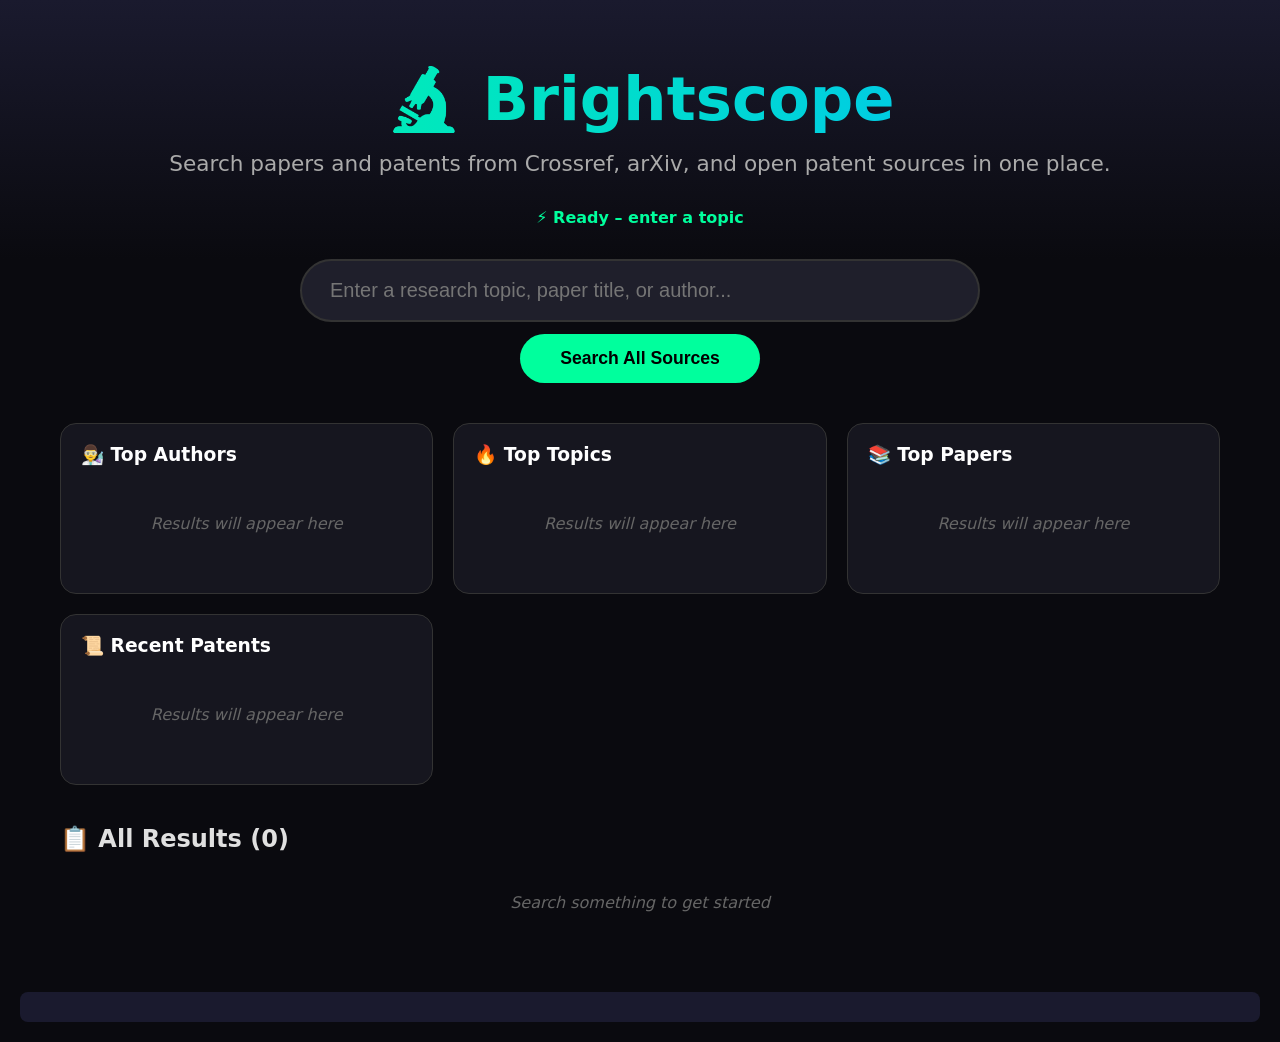
==== commit c2a32668: "Update index.html" ====
--- a/index.html
+++ b/index.html
@@ -1,499 +1,336 @@
 <!DOCTYPE html>
 <html lang="en">
 <head>
-  <meta charset="UTF-8" />
-  <meta name="viewport" content="width=device-width, initial-scale=1.0" />
-  <title>Brightscope — Research Search</title>
-  <style>
-    :root{
-      --bg:#0a0a0f;
-      --bg2:#12121a;
-      --card:#16161f;
-      --border:#2a2a38;
-      --text:#e8e8ee;
-      --muted:#9aa0aa;
-      --primary:#00ff9d;
-      --primary2:#00b8ff;
-      --danger:#ff6b6b;
-      --shadow:0 10px 30px rgba(0,0,0,.28);
-    }
-    *{box-sizing:border-box}
-    body{
-      margin:0;
-      font-family:Segoe UI, system-ui, sans-serif;
-      background:linear-gradient(180deg,#0d0d14,#09090d);
-      color:var(--text);
-      line-height:1.55;
-    }
-    header{
-      text-align:center;
-      padding:56px 20px 28px;
-      background:linear-gradient(180deg,#1a1a2e,#0a0a0f);
-      border-bottom:1px solid rgba(255,255,255,.05);
-    }
-    h1{
-      margin:0;
-      font-size:clamp(2.1rem,5vw,3.8rem);
-      background:linear-gradient(90deg,var(--primary),var(--primary2));
-      -webkit-background-clip:text;
-      -webkit-text-fill-color:transparent;
-    }
-    .tagline{
-      color:#adb3bd;
-      font-size:1.06rem;
-      max-width:860px;
-      margin:14px auto 10px;
-    }
-    .ready{
-      color:var(--primary);
-      font-weight:700;
-      margin:0;
-    }
-    .search-container{
-      max-width:760px;
-      margin:28px auto 0;
-      padding:0 18px;
-    }
-    .search-row{
-      display:flex;
-      gap:12px;
-      flex-wrap:wrap;
-      justify-content:center;
-    }
-    #query{
-      flex:1 1 520px;
-      min-width:260px;
-      padding:18px 22px;
-      font-size:1.08rem;
-      border:2px solid #2f3340;
-      border-radius:999px;
-      background:#1b1d29;
-      color:#fff;
-      outline:none;
-    }
-    #query:focus{
-      border-color:var(--primary);
-      box-shadow:0 0 0 4px rgba(0,255,157,.16);
-    }
-    #searchBtn{
-      padding:16px 28px;
-      font-size:1rem;
-      background:var(--primary);
-      color:#04120c;
-      border:none;
-      border-radius:999px;
-      font-weight:800;
-      cursor:pointer;
-    }
-    #searchBtn:disabled{
-      opacity:.6;
-      cursor:not-allowed;
-    }
-    .dashboard{
-      display:grid;
-      grid-template-columns:repeat(auto-fit,minmax(240px,1fr));
-      gap:18px;
-      max-width:1200px;
-      margin:34px auto;
-      padding:0 20px;
-    }
-    .card{
-      background:var(--card);
-      border:1px solid var(--border);
-      border-radius:18px;
-      padding:18px;
-      box-shadow:var(--shadow);
-    }
-    .card h3{
-      margin:0 0 12px;
-      font-size:1.05rem;
-    }
-    .results{
-      max-width:1200px;
-      margin:20px auto 40px;
-      padding:0 20px;
-    }
-    .results h2{
-      margin:0 0 16px;
-      font-size:1.35rem;
-    }
-    .empty-message{
-      color:#727987;
-      text-align:center;
-      padding:28px 14px;
-    }
-    #debug{
-      max-width:1200px;
-      margin:0 auto 36px;
-      padding:16px 20px;
-      background:#131823;
-      border:1px solid #213042;
-      border-radius:12px;
-      color:#c4d2df;
-      font-family:ui-monospace,SFMono-Regular,Menlo,monospace;
-      font-size:.92rem;
-      min-height:58px;
-    }
-    .result-item{
-      background:linear-gradient(180deg,#171a25,#13161f);
-      border:1px solid #2a3140;
-      border-radius:16px;
-      padding:18px;
-      margin-bottom:14px;
-      box-shadow:var(--shadow);
-    }
-    .result-type{
-      display:inline-block;
-      font-size:.75rem;
-      font-weight:800;
-      letter-spacing:.04em;
-      text-transform:uppercase;
-      padding:6px 10px;
-      border-radius:999px;
-      margin-bottom:10px;
-    }
-    .type-paper{
-      background:rgba(0,184,255,.13);
-      color:#71d4ff;
-      border:1px solid rgba(0,184,255,.25);
-    }
-    .type-patent{
-      background:rgba(0,255,157,.12);
-      color:#7effc6;
-      border:1px solid rgba(0,255,157,.22);
-    }
-    .result-item h3{
-      margin:0 0 8px;
-      font-size:1.08rem;
-      line-height:1.35;
-    }
-    .meta{
-      color:var(--muted);
-      font-size:.94rem;
-      margin-bottom:10px;
-    }
-    .abstract{
-      color:#d8dce4;
-      font-size:.96rem;
-      margin-bottom:12px;
-    }
-    .links{
-      display:flex;
-      gap:10px;
-      flex-wrap:wrap;
-    }
-    .links a{
-      text-decoration:none;
-      color:#051912;
-      background:var(--primary);
-      padding:10px 14px;
-      border-radius:10px;
-      font-weight:700;
-    }
-    .links a.secondary{
-      background:#202635;
-      color:#cfe7f4;
-      border:1px solid #334055;
-    }
-    .mini-list{
-      display:flex;
-      flex-direction:column;
-      gap:10px;
-    }
-    .mini-item{
-      padding:10px 12px;
-      border-radius:12px;
-      background:#111520;
-      border:1px solid #232b39;
-    }
-    .mini-item strong{
-      display:block;
-      margin-bottom:4px;
-      color:#fff;
-    }
-    .muted{ color:var(--muted); }
-    .error{ color:var(--danger); }
-  </style>
+    <meta charset="UTF-8">
+    <meta name="viewport" content="width=device-width, initial-scale=1.0">
+    <title>Brightscope — Research Search</title>
+    <link rel="stylesheet" href="css/main.css">
+    <style>
+        :root { --primary: #00ff9d; }
+        body {
+            font-family: 'Segoe UI', system-ui, sans-serif;
+            margin: 0; padding: 0;
+            background: #0a0a0f;
+            color: #e0e0e0;
+        }
+        header { text-align: center; padding: 4rem 1rem 2rem; background: linear-gradient(180deg, #1a1a2e, #0a0a0f); }
+        h1 {
+            font-size: 3.8rem;
+            margin: 0;
+            background: linear-gradient(90deg, #00ff9d, #00b8ff);
+            -webkit-background-clip: text;
+            -webkit-text-fill-color: transparent;
+        }
+        .tagline { font-size: 1.35rem; color: #aaa; margin: 1rem 0 2rem; }
+
+        .search-container { max-width: 720px; margin: 0 auto; padding: 0 20px; }
+        #query {
+            width: 100%;
+            padding: 18px 28px;
+            font-size: 1.25rem;
+            border: 2px solid #333;
+            border-radius: 50px;
+            background: #1f1f2b;
+            color: white;
+        }
+        #query:focus { border-color: var(--primary); box-shadow: 0 0 0 4px rgba(0,255,157,0.2); }
+        #searchBtn {
+            margin-top: 12px;
+            padding: 14px 40px;
+            font-size: 1.1rem;
+            background: var(--primary);
+            color: black;
+            border: none;
+            border-radius: 50px;
+            cursor: pointer;
+            font-weight: bold;
+        }
+        #searchBtn:disabled { opacity: 0.7; cursor: not-allowed; }
+
+        .dashboard {
+            display: grid;
+            grid-template-columns: repeat(auto-fit, minmax(280px, 1fr));
+            gap: 20px;
+            max-width: 1200px;
+            margin: 40px auto;
+            padding: 0 20px;
+        }
+        .card {
+            background: #16161f;
+            border-radius: 16px;
+            padding: 20px;
+            border: 1px solid #333;
+        }
+        .mini-item {
+            margin: 8px 0;
+            padding: 8px;
+            background: #1f1f2b;
+            border-radius: 8px;
+        }
+        .muted { color: #888; font-size: 0.9rem; }
+
+        .results {
+            max-width: 1200px;
+            margin: 40px auto;
+            padding: 0 20px;
+        }
+        .result-item {
+            background: #16161f;
+            border-radius: 12px;
+            padding: 18px;
+            margin-bottom: 16px;
+            border: 1px solid #333;
+        }
+        .result-type {
+            display: inline-block;
+            padding: 2px 10px;
+            border-radius: 12px;
+            font-size: 0.8rem;
+            margin-bottom: 8px;
+        }
+        .type-paper { background: #004d26; color: #00ff9d; }
+        .type-patent { background: #4d2600; color: #ffaa00; }
+
+        h3 { margin: 0 0 8px 0; color: #fff; }
+        .meta { color: #888; font-size: 0.9rem; margin-bottom: 10px; }
+        .abstract { color: #bbb; line-height: 1.5; }
+        .links a {
+            color: var(--primary);
+            margin-right: 12px;
+            text-decoration: none;
+        }
+        .links a:hover { text-decoration: underline; }
+
+        #debug {
+            margin: 20px;
+            padding: 15px;
+            background: #1a1a2e;
+            border-radius: 8px;
+            font-family: monospace;
+            font-size: 0.9rem;
+        }
+        .empty-message { color: #666; text-align: center; padding: 40px; }
+    </style>
 </head>
 <body>
-  <header>
-    <h1>🔬 Brightscope</h1>
-    <p class="tagline">Search papers and patents from Crossref, arXiv, and open patent sources in one place.</p>
-    <p class="ready">⚡ Ready – enter a topic</p>
-  </header>
-
-  <div class="search-container">
-    <div class="search-row">
-      <input id="query" type="text" placeholder="Enter a research topic, paper title, or keyword..." />
-      <button id="searchBtn">Search All Sources</button>
+
+    <header>
+        <h1>🔬 Brightscope</h1>
+        <p class="tagline">Search papers and patents from Crossref, arXiv, and open patent sources in one place.</p>
+        <p style="color:#00ff9d; font-weight:bold;">⚡ Ready – enter a topic</p>
+    </header>
+
+    <div class="search-container">
+        <input type="text" id="query" placeholder="Enter a research topic, paper title, or author...">
+        <center><button id="searchBtn">Search All Sources</button></center>
     </div>
-  </div>
-
-  <section class="dashboard">
-    <div class="card">
-      <h3>👨‍🔬 Top Authors</h3>
-      <div id="authorsPanel" class="empty-message">Results will appear here</div>
+
+    <div class="dashboard">
+        <div class="card">
+            <h3>👨‍🔬 Top Authors</h3>
+            <div id="authorsPanel" class="empty-message">Results will appear here</div>
+        </div>
+        <div class="card">
+            <h3>🔥 Top Topics</h3>
+            <div id="topicsPanel" class="empty-message">Results will appear here</div>
+        </div>
+        <div class="card">
+            <h3>📚 Top Papers</h3>
+            <div id="papersPanel" class="empty-message">Results will appear here</div>
+        </div>
+        <div class="card">
+            <h3>📜 Recent Patents</h3>
+            <div id="patentsPanel" class="empty-message">Results will appear here</div>
+        </div>
     </div>
-    <div class="card">
-      <h3>🔥 Top Topics</h3>
-      <div id="topicsPanel" class="empty-message">Results will appear here</div>
+
+    <div class="results">
+        <h2>📋 All Results (<span id="resultCount">0</span>)</h2>
+        <div id="resultsList">
+            <div class="empty-message">Search something to get started</div>
+        </div>
     </div>
-    <div class="card">
-      <h3>📚 Top Papers</h3>
-      <div id="papersPanel" class="empty-message">Results will appear here</div>
-    </div>
-    <div class="card">
-      <h3>📜 Recent Patents</h3>
-      <div id="patentsPanel" class="empty-message">Results will appear here</div>
-    </div>
-  </section>
-
-  <section class="results">
-    <h2>📋 All Results</h2>
-    <div id="resultsList">
-      <div class="empty-message">Search something to get started</div>
-    </div>
-  </section>
-
-  <div id="debug">Idle.</div>
-
-  <script>
-    const queryInput = document.getElementById('query');
-    const searchBtn = document.getElementById('searchBtn');
-    const debugDiv = document.getElementById('debug');
-    const authorsPanel = document.getElementById('authorsPanel');
-    const topicsPanel = document.getElementById('topicsPanel');
-    const papersPanel = document.getElementById('papersPanel');
-    const patentsPanel = document.getElementById('patentsPanel');
-    const resultsList = document.getElementById('resultsList');
-
-    function escapeHtml(str='') {
-      return str
-        .replaceAll('&','&amp;')
-        .replaceAll('<','&lt;')
-        .replaceAll('>','&gt;')
-        .replaceAll('"','&quot;')
-        .replaceAll("'","&#039;");
-    }
-
-    function setLoading(query){
-      debugDiv.innerHTML = `🔍 Searching for "<b>${escapeHtml(query)}</b>" ...<br>`;
-      authorsPanel.innerHTML = '<div class="empty-message">📊 Computing...</div>';
-      topicsPanel.innerHTML = '<div class="empty-message">📊 Extracting topics...</div>';
-      papersPanel.innerHTML = '<div class="empty-message">📚 Loading papers...</div>';
-      patentsPanel.innerHTML = '<div class="empty-message">📜 Loading patents...</div>';
-      resultsList.innerHTML = '<div class="empty-message">⏳ Loading results from all sources...</div>';
-      searchBtn.disabled = true;
-      searchBtn.textContent = 'Searching...';
-    }
-
-    function setIdle(){
-      searchBtn.disabled = false;
-      searchBtn.textContent = 'Search All Sources';
-    }
-
-    function appendDebug(msg){
-      debugDiv.innerHTML += `${msg}<br>`;
-    }
-
-    async function fetchJSON(url){
-      const res = await fetch(url, { headers: { 'Accept': 'application/json' } });
-      if (!res.ok) throw new Error(`HTTP ${res.status}`);
-      return res.json();
-    }
-
-    async function fetchText(url){
-      const res = await fetch(url);
-      if (!res.ok) throw new Error(`HTTP ${res.status}`);
-      return res.text();
-    }
-
-    async function fetchCrossref(query){
-      const url = `https://api.crossref.org/works?query=${encodeURIComponent(query)}&rows=8&sort=relevance&order=desc`;
-      const data = await fetchJSON(url);
-      return (data.message?.items || []).map(item => ({
-        type: 'paper',
-        source: 'Crossref',
-        title: item.title?.[0] || 'Untitled',
-        authors: (item.author || []).map(a => [a.given, a.family].filter(Boolean).join(' ')).filter(Boolean),
-        date: (item.published?.['date-parts']?.[0] || item.created?.['date-parts']?.[0] || []).join('-'),
-        year: item.published?.['date-parts']?.[0]?.[0] || item.created?.['date-parts']?.[0]?.[0] || '',
-        abstract: '',
-        url: item.URL || '',
-        venue: item['container-title']?.[0] || ''
-      }));
-    }
-
-    async function fetchArxiv(query){
-      const url = `https://export.arxiv.org/api/query?search_query=all:${encodeURIComponent(query)}&start=0&max_results=8`;
-      const xmlText = await fetchText(url);
-      const xml = new DOMParser().parseFromString(xmlText, 'text/xml');
-      const entries = [...xml.getElementsByTagName('entry')].slice(0, 8);
-      return entries.map(entry => {
-        const getText = (tag) => entry.getElementsByTagName(tag)[0]?.textContent?.trim() || '';
-        const authors = [...entry.getElementsByTagName('author')].map(a => a.getElementsByTagName('name')[0]?.textContent?.trim()).filter(Boolean);
-        const id = getText('id');
-        return {
-          type: 'paper',
-          source: 'arXiv',
-          title: getText('title').replace(/\s+/g,' '),
-          authors,
-          date: getText('published').slice(0,10),
-          year: getText('published').slice(0,4),
-          abstract: getText('summary').replace(/\s+/g,' '),
-          url: id,
-          venue: 'arXiv'
-        };
-      });
-    }
-
-    async function fetchPatents(query){
-      return [
-        {
-          type: 'patent',
-          source: 'Google Patents',
-          title: `Patent results for "${query}"`,
-          authors: [],
-          date: '',
-          year: '',
-          abstract: 'Direct browser patent APIs are often unreliable in static frontend apps, so this entry links you to a live patent search for the same query.',
-          url: `https://patents.google.com/?q=${encodeURIComponent(query)}`,
-          venue: 'Patent Search'
-        },
-        {
-          type: 'patent',
-          source: 'PatentsView',
-          title: `PatentsView search for "${query}"`,
-          authors: [],
-          date: '',
-          year: '',
-          abstract: 'Open the PatentsView query for broader U.S. patent exploration if your local patent API is blocked or unavailable.',
-          url: `https://search.patentsview.org/search?query=${encodeURIComponent(query)}`,
-          venue: 'PatentsView'
-        }
-      ];
-    }
-
-    function normalizeTopicWord(word){
-      return word.toLowerCase().replace(/[^a-z0-9\-]/g,'').trim();
-    }
-
-    function extractTopics(items){
-      const stop = new Set(['the','and','for','with','from','into','using','based','study','analysis','system','method','methods','data','model','models','approach','approaches','paper','via','new','toward','towards','over','under','that','this','their','its','are','can','not','been','than']);
-      const counts = new Map();
-      items.forEach(item => {
-        const text = `${item.title || ''} ${item.abstract || ''}`;
-        text.split(/\s+/).forEach(raw => {
-          const w = normalizeTopicWord(raw);
-          if (!w || w.length < 4 || stop.has(w)) return;
-          counts.set(w, (counts.get(w) || 0) + 1);
-        });
-      });
-      return [...counts.entries()].sort((a,b) => b[1]-a[1]).slice(0,8);
-    }
-
-    function updateDashboard(papers, patents){
-      const authorCount = new Map();
-      papers.forEach(p => (p.authors || []).forEach(a => authorCount.set(a, (authorCount.get(a) || 0) + 1)));
-      const topAuthors = [...authorCount.entries()].sort((a,b) => b[1]-a[1]).slice(0,5);
-      const topTopics = extractTopics(papers);
-      const topPapers = [...papers].slice(0,5);
-      const recentPatents = [...patents].slice(0,5);
-
-      authorsPanel.innerHTML = topAuthors.length
-        ? `<div class="mini-list">${topAuthors.map(([name,count]) => `<div class="mini-item"><strong>${escapeHtml(name)}</strong><span class="muted">${count} result(s)</span></div>`).join('')}</div>`
-        : '<div class="empty-message">No author data found</div>';
-
-      topicsPanel.innerHTML = topTopics.length
-        ? `<div class="mini-list">${topTopics.map(([topic,count]) => `<div class="mini-item"><strong>${escapeHtml(topic)}</strong><span class="muted">${count} mention(s)</span></div>`).join('')}</div>`
-        : '<div class="empty-message">No topic data found</div>';
-
-      papersPanel.innerHTML = topPapers.length
-        ? `<div class="mini-list">${topPapers.map(p => `<div class="mini-item"><strong>${escapeHtml(p.title)}</strong><span class="muted">${escapeHtml(p.source)} ${p.year ? '• ' + escapeHtml(String(p.year)) : ''}</span></div>`).join('')}</div>`
-        : '<div class="empty-message">No papers found</div>';
-
-      patentsPanel.innerHTML = recentPatents.length
-        ? `<div class="mini-list">${recentPatents.map(p => `<div class="mini-item"><strong>${escapeHtml(p.title)}</strong><span class="muted">${escapeHtml(p.source)}</span></div>`).join('')}</div>`
-        : '<div class="empty-message">No patents found</div>';
-    }
-
-    function renderCombinedResults(items){
-      if (!items.length){
-        resultsList.innerHTML = '<div class="empty-message">No results found. Try another keyword.</div>';
-        return;
-      }
-
-      resultsList.innerHTML = items.map(item => `
-        <article class="result-item">
-          <div class="result-type ${item.type === 'patent' ? 'type-patent' : 'type-paper'}">${escapeHtml(item.type)}</div>
-          <h3>${escapeHtml(item.title || 'Untitled')}</h3>
-          <div class="meta">
-            ${escapeHtml(item.source || 'Unknown source')}
-            ${item.venue ? ` • ${escapeHtml(item.venue)}` : ''}
-            ${item.year ? ` • ${escapeHtml(String(item.year))}` : ''}
-            ${(item.authors && item.authors.length) ? ` • ${escapeHtml(item.authors.slice(0,4).join(', '))}` : ''}
-          </div>
-          <div class="abstract">${escapeHtml(item.abstract || 'No abstract available.')}</div>
-          <div class="links">
-            ${item.url ? `<a href="${item.url}" target="_blank" rel="noopener noreferrer">Open</a>` : ''}
-            ${item.type === 'paper' && item.title ? `<a class="secondary" href="https://scholar.google.com/scholar?q=${encodeURIComponent(item.title)}" target="_blank" rel="noopener noreferrer">Scholar</a>` : ''}
-          </div>
-        </article>
-      `).join('');
-    }
-
-    async function searchAll(){
-      const query = queryInput.value.trim();
-      if (!query){
-        debugDiv.innerHTML = '⚠️ Please enter a topic';
-        return;
-      }
-
-      setLoading(query);
-      const start = performance.now();
-
-      const [cross, arxiv, patents] = await Promise.allSettled([
-        fetchCrossref(query).catch(e => { appendDebug(`<span class="error">Crossref error: ${escapeHtml(e.message)}</span>`); return []; }),
-        fetchArxiv(query).catch(e => { appendDebug(`<span class="error">arXiv error: ${escapeHtml(e.message)}</span>`); return []; }),
-        fetchPatents(query).catch(e => { appendDebug(`<span class="error">Patent error: ${escapeHtml(e.message)}</span>`); return []; })
-      ]);
-
-      let papers = [];
-      let patentItems = [];
-
-      if (cross.status === 'fulfilled' && Array.isArray(cross.value)) {
-        papers.push(...cross.value);
-        appendDebug(`✅ Crossref: ${cross.value.length}`);
-      }
-      if (arxiv.status === 'fulfilled' && Array.isArray(arxiv.value)) {
-        papers.push(...arxiv.value);
-        appendDebug(`✅ arXiv: ${arxiv.value.length}`);
-      }
-      if (patents.status === 'fulfilled' && Array.isArray(patents.value)) {
-        patentItems.push(...patents.value);
-        appendDebug(`✅ Patents: ${patents.value.length}`);
-      }
-
-      const deduped = new Map();
-      [...papers, ...patentItems].forEach(item => {
-        const key = `${item.type || 'x'}::${(item.title || '').toLowerCase().trim()}`;
-        if (item.title && !deduped.has(key)) deduped.set(key, item);
-      });
-
-      const unique = [...deduped.values()].sort((a,b) => (b.date || '').localeCompare(a.date || ''));
-
-      updateDashboard(papers, patentItems);
-      renderCombinedResults(unique);
-
-      const elapsed = ((performance.now() - start) / 1000).toFixed(1);
-      appendDebug(`<span style="color:#00ff9d;font-weight:700;">✅ Done in ${elapsed}s • ${papers.length} papers + ${patentItems.length} patent results → ${unique.length} total</span>`);
-      setIdle();
-    }
-
-    searchBtn.addEventListener('click', searchAll);
-    queryInput.addEventListener('keydown', e => {
-      if (e.key === 'Enter') searchAll();
-    });
-  </script>
+
+    <div id="debug"></div>
+
+    <script>
+        const queryInput = document.getElementById('query');
+        const searchBtn = document.getElementById('searchBtn');
+        const debugDiv = document.getElementById('debug');
+        const authorsPanel = document.getElementById('authorsPanel');
+        const topicsPanel = document.getElementById('topicsPanel');
+        const papersPanel = document.getElementById('papersPanel');
+        const patentsPanel = document.getElementById('patentsPanel');
+        const resultsList = document.getElementById('resultsList');
+        const resultCount = document.getElementById('resultCount');
+
+        function escapeHtml(str = '') {
+          return str
+            .replaceAll('&', '&amp;')
+            .replaceAll('<', '&lt;')
+            .replaceAll('>', '&gt;')
+            .replaceAll('"', '&quot;')
+            .replaceAll("'", '&#039;');
+        }
+
+        function appendDebug(msg) {
+          debugDiv.innerHTML += `${msg}<br>`;
+        }
+
+        function setLoading(query) {
+          debugDiv.innerHTML = `🔍 Searching for "<b>${escapeHtml(query)}</b>" ...<br>`;
+          resultsList.innerHTML = '<div class="empty-message">⏳ Loading results from all sources...</div>';
+          searchBtn.disabled = true;
+          searchBtn.textContent = 'Searching...';
+        }
+
+        function setIdle() {
+          searchBtn.disabled = false;
+          searchBtn.textContent = 'Search All Sources';
+        }
+
+        async function fetchJSON(url) {
+          const res = await fetch(url, { headers: { Accept: 'application/json' } });
+          if (!res.ok) throw new Error(`HTTP ${res.status}`);
+          return res.json();
+        }
+
+        async function fetchText(url) {
+          const res = await fetch(url);
+          if (!res.ok) throw new Error(`HTTP ${res.status}`);
+          return res.text();
+        }
+
+        async function fetchCrossref(query) {
+          const url = `https://api.crossref.org/works?query=${encodeURIComponent(query)}&rows=25&sort=relevance&order=desc`;
+          const data = await fetchJSON(url);
+          return (data.message?.items || []).map(item => ({
+            type: 'paper',
+            source: 'Crossref',
+            title: item.title?.[0] || 'Untitled',
+            authors: (item.author || []).map(a => [a.given, a.family].filter(Boolean).join(' ')).filter(Boolean),
+            year: item.published?.['date-parts']?.[0]?.[0] || '',
+            abstract: '',
+            url: item.URL || '',
+            venue: item['container-title']?.[0] || ''
+          }));
+        }
+
+        async function fetchArxiv(query) {
+          const url = `https://export.arxiv.org/api/query?search_query=all:${encodeURIComponent(query)}&start=0&max_results=15`;
+          const xmlText = await fetchText(url);
+          const xml = new DOMParser().parseFromString(xmlText, 'text/xml');
+          const entries = [...xml.getElementsByTagName('entry')];
+          return entries.map(entry => {
+            const getText = tag => entry.getElementsByTagName(tag)[0]?.textContent?.trim() || '';
+            const authors = [...entry.getElementsByTagName('author')].map(a => a.getElementsByTagName('name')[0]?.textContent?.trim()).filter(Boolean);
+            return {
+              type: 'paper',
+              source: 'arXiv',
+              title: getText('title').replace(/\s+/g, ' '),
+              authors,
+              year: getText('published').slice(0, 4),
+              abstract: getText('summary').replace(/\s+/g, ' '),
+              url: getText('id'),
+              venue: 'arXiv'
+            };
+          });
+        }
+
+        function buildPatentLinks(query) {
+          return [
+            { type: 'patent-link', source: 'Google Patents', title: `Google Patents for "${query}"`, url: `https://patents.google.com/?q=${encodeURIComponent(query)}`, abstract: 'Live patent search' },
+            { type: 'patent-link', source: 'PatentsView', title: `PatentsView for "${query}"`, url: `https://patentsview.org/search?q=${encodeURIComponent(query)}`, abstract: 'U.S. patent database' }
+          ];
+        }
+
+        function dedupeResults(items) {
+          const seen = new Map();
+          for (const item of items) {
+            const key = (item.title || '').toLowerCase().trim();
+            if (key && !seen.has(key)) seen.set(key, item);
+          }
+          return [...seen.values()];
+        }
+
+        function updateDashboard(papers, patentLinks, query) {
+          // Top Authors
+          const authorCount = new Map();
+          papers.forEach(p => (p.authors || []).forEach(a => authorCount.set(a, (authorCount.get(a) || 0) + 1)));
+          const topAuthors = [...authorCount.entries()].sort((a,b)=>b[1]-a[1]).slice(0,6);
+          authorsPanel.innerHTML = topAuthors.map(([name, count]) => 
+            `<div class="mini-item"><strong>${escapeHtml(name)}</strong><div class="muted">${count} result(s)</div></div>`
+          ).join('') || '<div class="empty-message">No authors found</div>';
+
+          // Top Topics (simple version)
+          topicsPanel.innerHTML = `<div class="mini-item"><strong>${escapeHtml(query)}</strong><div class="muted">Main topic</div></div>`;
+
+          // Top Papers (still limited for dashboard)
+          papersPanel.innerHTML = papers.slice(0,5).map(p => 
+            `<div class="mini-item"><strong>${escapeHtml(p.title)}</strong><div class="muted">${p.source} ${p.year}</div></div>`
+          ).join('') || '<div class="empty-message">No papers found</div>';
+
+          patentsPanel.innerHTML = patentLinks.map(p => 
+            `<div class="mini-item"><strong>${escapeHtml(p.source)}</strong><div class="muted"><a href="${p.url}" target="_blank">Open</a></div></div>`
+          ).join('');
+        }
+
+        function renderCombinedResults(items) {
+          resultCount.textContent = items.length;
+          if (!items.length) {
+            resultsList.innerHTML = '<div class="empty-message">No results found.</div>';
+            return;
+          }
+
+          resultsList.innerHTML = items.map(item => `
+            <article class="result-item">
+              <div class="result-type ${item.type === 'paper' ? 'type-paper' : 'type-patent'}">
+                ${item.type === 'paper' ? '📄 PAPER' : '📜 PATENT'}
+              </div>
+              <h3>${escapeHtml(item.title)}</h3>
+              <div class="meta">
+                ${escapeHtml(item.source)} ${item.year ? '• ' + item.year : ''} 
+                ${item.authors && item.authors.length ? '• ' + escapeHtml(item.authors.slice(0,3).join(', ')) : ''}
+              </div>
+              <div class="abstract">${escapeHtml(item.abstract || 'No abstract available.')}</div>
+              <div class="links">
+                ${item.url ? `<a href="${item.url}" target="_blank" rel="noopener">Open</a>` : ''}
+                <a href="https://scholar.google.com/scholar?q=${encodeURIComponent(item.title)}" target="_blank" rel="noopener">Google Scholar</a>
+              </div>
+            </article>
+          `).join('');
+        }
+
+        async function searchAll() {
+          const query = queryInput.value.trim();
+          if (!query) return;
+
+          setLoading(query);
+          const start = performance.now();
+
+          const [cross, arxiv] = await Promise.allSettled([
+            fetchCrossref(query).catch(e => { appendDebug(`Crossref error: ${e.message}`); return []; }),
+            fetchArxiv(query).catch(e => { appendDebug(`arXiv error: ${e.message}`); return []; })
+          ]);
+
+          let papers = [];
+          if (cross.value) papers.push(...cross.value);
+          if (arxiv.value) papers.push(...arxiv.value);
+
+          papers = dedupeResults(papers);
+          const patentLinks = buildPatentLinks(query);
+          const combined = [...papers, ...patentLinks];
+
+          updateDashboard(papers, patentLinks, query);
+          renderCombinedResults(combined);
+
+          const elapsed = ((performance.now() - start) / 1000).toFixed(1);
+          appendDebug(`✅ Done in ${elapsed}s • ${papers.length} papers + ${patentLinks.length} patent links`);
+          setIdle();
+        }
+
+        searchBtn.addEventListener('click', searchAll);
+        queryInput.addEventListener('keydown', e => { if (e.key === 'Enter') searchAll(); });
+    </script>
 </body>
 </html>
--- a/css/main.css
+++ b/css/main.css
@@ -0,0 +1,62 @@
+* { margin: 0; padding: 0; box-sizing: border-box; }
+
+:root {
+  --bg: #f4f6fa;
+  --card-bg: white;
+  --text: #0f172a;
+  --border: #e2e8f0;
+  --accent: #2563eb;
+  --accent-hover: #1d4ed8;
+}
+
+body.dark {
+  --bg: #0f172a;
+  --card-bg: #1e293b;
+  --text: #eef2ff;
+  --border: #334155;
+  --accent: #3b82f6;
+}
+
+body {
+  background: var(--bg);
+  font-family: system-ui, -apple-system, 'Segoe UI', sans-serif;
+  color: var(--text);
+  padding: 20px;
+  transition: 0.2s;
+}
+
+.container {
+  max-width: 1400px;
+  margin: 0 auto;
+  background: var(--card-bg);
+  border-radius: 28px;
+  padding: 24px;
+  box-shadow: 0 8px 20px rgba(0,0,0,0.1);
+}
+
+h1 { color: var(--accent); margin-bottom: 8px; }
+.sub { color: #475569; margin-bottom: 24px; border-left: 4px solid var(--accent); padding-left: 16px; }
+
+.search-box { display: flex; gap: 12px; margin-bottom: 24px; flex-wrap: wrap; }
+input { flex: 2; padding: 12px 16px; border: 1px solid var(--border); border-radius: 60px; font-size: 1rem; background: var(--card-bg); color: var(--text); }
+input:focus { outline: none; border-color: var(--accent); box-shadow: 0 0 0 2px rgba(37,99,235,0.2); }
+button { padding: 12px 28px; background: var(--accent); color: white; border: none; border-radius: 60px; font-weight: bold; cursor: pointer; transition: 0.2s; }
+button:hover { background: var(--accent-hover); transform: scale(1.02); }
+
+.debug { background: #f1f5f9; border-radius: 20px; padding: 12px; font-family: monospace; font-size: 0.7rem; margin-bottom: 20px; max-height: 200px; overflow-y: auto; border-left: 4px solid var(--accent); }
+
+.dashboard { display: grid; grid-template-columns: repeat(auto-fit, minmax(280px, 1fr)); gap: 1.5rem; margin: 2rem 0; }
+.card { background: var(--card-bg); border-radius: 1.5rem; border: 1px solid var(--border); overflow: hidden; }
+.card-header { background: var(--bg); padding: 1rem 1.5rem; font-weight: 700; border-bottom: 1px solid var(--border); }
+.card-content { padding: 1.2rem; max-height: 420px; overflow-y: auto; }
+
+.result-card { background: var(--bg); border: 1px solid var(--border); border-radius: 1rem; padding: 1rem; margin-bottom: 1rem; transition: 0.1s; }
+.result-card:hover { background: var(--card-bg); border-color: var(--accent); }
+.result-title a { color: var(--accent); text-decoration: none; font-weight: 600; }
+.result-details { display: flex; flex-wrap: wrap; gap: 0.8rem; font-size: 0.7rem; margin: 0.5rem 0; }
+.abstract { font-size: 0.8rem; margin-top: 0.5rem; }
+
+.empty-message { text-align: center; padding: 2rem; color: #64748b; font-style: italic; }
+footer { text-align: center; margin-top: 2rem; font-size: 0.7rem; border-top: 1px solid var(--border); padding-top: 1.5rem; }
+
+@media (max-width: 640px) { .search-box { flex-direction: column; } button { width: 100%; } }
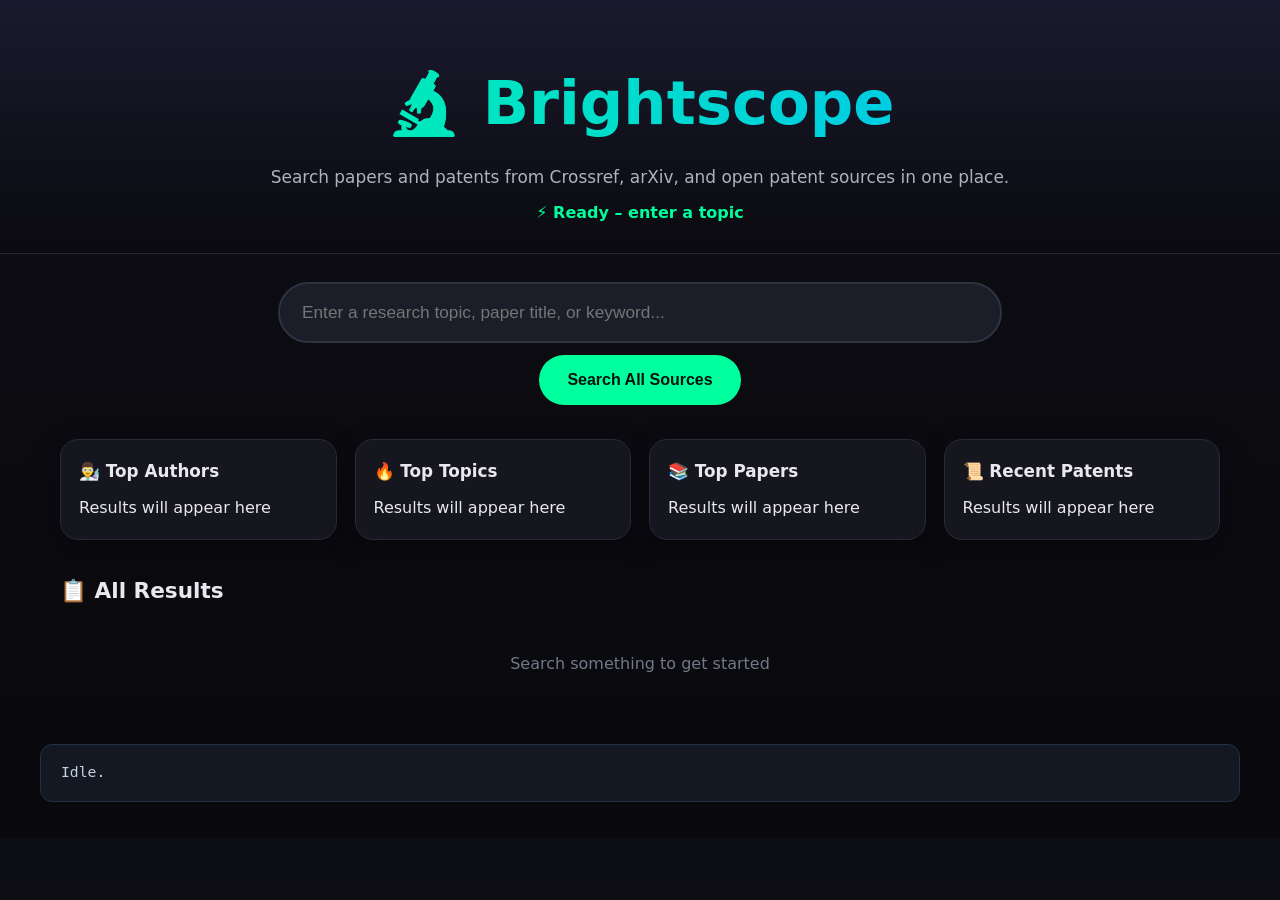
==== commit 55f825ed: "Update index.html" ====
--- a/index.html
+++ b/index.html
@@ -1,336 +1,524 @@
 <!DOCTYPE html>
 <html lang="en">
 <head>
-    <meta charset="UTF-8">
-    <meta name="viewport" content="width=device-width, initial-scale=1.0">
-    <title>Brightscope — Research Search</title>
-    <link rel="stylesheet" href="css/main.css">
-    <style>
-        :root { --primary: #00ff9d; }
-        body {
-            font-family: 'Segoe UI', system-ui, sans-serif;
-            margin: 0; padding: 0;
-            background: #0a0a0f;
-            color: #e0e0e0;
-        }
-        header { text-align: center; padding: 4rem 1rem 2rem; background: linear-gradient(180deg, #1a1a2e, #0a0a0f); }
-        h1 {
-            font-size: 3.8rem;
-            margin: 0;
-            background: linear-gradient(90deg, #00ff9d, #00b8ff);
-            -webkit-background-clip: text;
-            -webkit-text-fill-color: transparent;
-        }
-        .tagline { font-size: 1.35rem; color: #aaa; margin: 1rem 0 2rem; }
-
-        .search-container { max-width: 720px; margin: 0 auto; padding: 0 20px; }
-        #query {
-            width: 100%;
-            padding: 18px 28px;
-            font-size: 1.25rem;
-            border: 2px solid #333;
-            border-radius: 50px;
-            background: #1f1f2b;
-            color: white;
-        }
-        #query:focus { border-color: var(--primary); box-shadow: 0 0 0 4px rgba(0,255,157,0.2); }
-        #searchBtn {
-            margin-top: 12px;
-            padding: 14px 40px;
-            font-size: 1.1rem;
-            background: var(--primary);
-            color: black;
-            border: none;
-            border-radius: 50px;
-            cursor: pointer;
-            font-weight: bold;
-        }
-        #searchBtn:disabled { opacity: 0.7; cursor: not-allowed; }
-
-        .dashboard {
-            display: grid;
-            grid-template-columns: repeat(auto-fit, minmax(280px, 1fr));
-            gap: 20px;
-            max-width: 1200px;
-            margin: 40px auto;
-            padding: 0 20px;
-        }
-        .card {
-            background: #16161f;
-            border-radius: 16px;
-            padding: 20px;
-            border: 1px solid #333;
-        }
-        .mini-item {
-            margin: 8px 0;
-            padding: 8px;
-            background: #1f1f2b;
-            border-radius: 8px;
-        }
-        .muted { color: #888; font-size: 0.9rem; }
-
-        .results {
-            max-width: 1200px;
-            margin: 40px auto;
-            padding: 0 20px;
-        }
-        .result-item {
-            background: #16161f;
-            border-radius: 12px;
-            padding: 18px;
-            margin-bottom: 16px;
-            border: 1px solid #333;
-        }
-        .result-type {
-            display: inline-block;
-            padding: 2px 10px;
-            border-radius: 12px;
-            font-size: 0.8rem;
-            margin-bottom: 8px;
-        }
-        .type-paper { background: #004d26; color: #00ff9d; }
-        .type-patent { background: #4d2600; color: #ffaa00; }
-
-        h3 { margin: 0 0 8px 0; color: #fff; }
-        .meta { color: #888; font-size: 0.9rem; margin-bottom: 10px; }
-        .abstract { color: #bbb; line-height: 1.5; }
-        .links a {
-            color: var(--primary);
-            margin-right: 12px;
-            text-decoration: none;
-        }
-        .links a:hover { text-decoration: underline; }
-
-        #debug {
-            margin: 20px;
-            padding: 15px;
-            background: #1a1a2e;
-            border-radius: 8px;
-            font-family: monospace;
-            font-size: 0.9rem;
-        }
-        .empty-message { color: #666; text-align: center; padding: 40px; }
-    </style>
+  <meta charset="UTF-8" />
+  <meta name="viewport" content="width=device-width, initial-scale=1.0" />
+  <title>Brightscope — Research Search</title>
+  <style>
+    :root {
+      --bg: #0a0a0f;
+      --card: #16161f;
+      --border: #2a2a38;
+      --text: #e8e8ee;
+      --muted: #9aa0aa;
+      --primary: #00ff9d;
+      --primary2: #00b8ff;
+      --danger: #ff6b6b;
+      --shadow: 0 10px 30px rgba(0,0,0,0.28);
+    }
+    * { box-sizing: border-box; }
+    body {
+      margin: 0;
+      font-family: 'Segoe UI', system-ui, sans-serif;
+      background: linear-gradient(180deg, #0d0d14, #09090d);
+      color: var(--text);
+      line-height: 1.55;
+    }
+    header {
+      text-align: center;
+      padding: 56px 20px 28px;
+      background: linear-gradient(180deg, #1a1a2e, #0a0a0f);
+      border-bottom: 1px solid rgba(255,255,255,0.05);
+    }
+    h1 {
+      margin: 0;
+      font-size: clamp(2.1rem, 5vw, 3.8rem);
+      background: linear-gradient(90deg, var(--primary), var(--primary2));
+      -webkit-background-clip: text;
+      -webkit-text-fill-color: transparent;
+    }
+    .tagline {
+      color: #adb3bd;
+      font-size: 1.06rem;
+      max-width: 860px;
+      margin: 14px auto 10px;
+    }
+    .ready { color: var(--primary); font-weight: 700; margin: 0; }
+    .search-container {
+      max-width: 760px;
+      margin: 28px auto 0;
+      padding: 0 18px;
+    }
+    .search-row {
+      display: flex;
+      gap: 12px;
+      flex-wrap: wrap;
+      justify-content: center;
+    }
+    #query {
+      flex: 1 1 520px;
+      min-width: 260px;
+      padding: 18px 22px;
+      font-size: 1.08rem;
+      border: 2px solid #2f3340;
+      border-radius: 999px;
+      background: #1b1d29;
+      color: #fff;
+      outline: none;
+    }
+    #query:focus {
+      border-color: var(--primary);
+      box-shadow: 0 0 0 4px rgba(0,255,157,0.16);
+    }
+    #searchBtn {
+      padding: 16px 28px;
+      font-size: 1rem;
+      background: var(--primary);
+      color: #04120c;
+      border: none;
+      border-radius: 999px;
+      font-weight: 800;
+      cursor: pointer;
+    }
+    #searchBtn:disabled {
+      opacity: 0.6;
+      cursor: not-allowed;
+    }
+    .dashboard {
+      display: grid;
+      grid-template-columns: repeat(auto-fit, minmax(240px, 1fr));
+      gap: 18px;
+      max-width: 1200px;
+      margin: 34px auto;
+      padding: 0 20px;
+    }
+    .card {
+      background: var(--card);
+      border: 1px solid var(--border);
+      border-radius: 18px;
+      padding: 18px;
+      box-shadow: var(--shadow);
+    }
+    .card h3 { margin: 0 0 12px; font-size: 1.05rem; }
+    .mini-item {
+      padding: 10px 12px;
+      border-radius: 12px;
+      background: #111520;
+      border: 1px solid #232b39;
+      margin-bottom: 10px;
+    }
+    .mini-item strong {
+      display: block;
+      margin-bottom: 4px;
+      color: #fff;
+    }
+    .muted { color: var(--muted); font-size: 0.94rem; }
+    .results {
+      max-width: 1200px;
+      margin: 20px auto 40px;
+      padding: 0 20px;
+    }
+    .results h2 { margin: 0 0 16px; font-size: 1.35rem; }
+    .empty-message {
+      color: #727987;
+      text-align: center;
+      padding: 28px 14px;
+    }
+    #debug {
+      max-width: 1200px;
+      margin: 0 auto 36px;
+      padding: 16px 20px;
+      background: #131823;
+      border: 1px solid #213042;
+      border-radius: 12px;
+      color: #c4d2df;
+      font-family: ui-monospace, SFMono-Regular, Menlo, monospace;
+      font-size: 0.92rem;
+      min-height: 58px;
+    }
+    .result-item {
+      background: linear-gradient(180deg, #171a25, #13161f);
+      border: 1px solid #2a3140;
+      border-radius: 16px;
+      padding: 18px;
+      margin-bottom: 14px;
+      box-shadow: var(--shadow);
+    }
+    .result-type {
+      display: inline-block;
+      font-size: 0.75rem;
+      font-weight: 800;
+      letter-spacing: 0.04em;
+      text-transform: uppercase;
+      padding: 6px 10px;
+      border-radius: 999px;
+      margin-bottom: 10px;
+    }
+    .type-paper {
+      background: rgba(0,184,255,0.13);
+      color: #71d4ff;
+      border: 1px solid rgba(0,184,255,0.25);
+    }
+    .type-patent {
+      background: rgba(0,255,157,0.12);
+      color: #7effc6;
+      border: 1px solid rgba(0,255,157,0.22);
+    }
+    .result-item h3 { margin: 0 0 8px; font-size: 1.08rem; line-height: 1.35; }
+    .meta {
+      color: var(--muted);
+      font-size: 0.94rem;
+      margin-bottom: 10px;
+    }
+    .abstract {
+      color: #d8dce4;
+      font-size: 0.96rem;
+      margin-bottom: 12px;
+    }
+    .links {
+      display: flex;
+      gap: 10px;
+      flex-wrap: wrap;
+    }
+    .links a {
+      text-decoration: none;
+      color: #051912;
+      background: var(--primary);
+      padding: 10px 14px;
+      border-radius: 10px;
+      font-weight: 700;
+    }
+    .links a.secondary {
+      background: #202635;
+      color: #cfe7f4;
+      border: 1px solid #334055;
+    }
+  </style>
 </head>
 <body>
-
-    <header>
-        <h1>🔬 Brightscope</h1>
-        <p class="tagline">Search papers and patents from Crossref, arXiv, and open patent sources in one place.</p>
-        <p style="color:#00ff9d; font-weight:bold;">⚡ Ready – enter a topic</p>
-    </header>
-
-    <div class="search-container">
-        <input type="text" id="query" placeholder="Enter a research topic, paper title, or author...">
-        <center><button id="searchBtn">Search All Sources</button></center>
+  <header>
+    <h1>🔬 Brightscope</h1>
+    <p class="tagline">Search papers and patents from Crossref, arXiv, and open patent sources in one place.</p>
+    <p class="ready">⚡ Ready – enter a topic</p>
+  </header>
+
+  <div class="search-container">
+    <div class="search-row">
+      <input id="query" type="text" placeholder="Enter a research topic, paper title, or keyword..." />
+      <button id="searchBtn">Search All Sources</button>
     </div>
-
-    <div class="dashboard">
-        <div class="card">
-            <h3>👨‍🔬 Top Authors</h3>
-            <div id="authorsPanel" class="empty-message">Results will appear here</div>
-        </div>
-        <div class="card">
-            <h3>🔥 Top Topics</h3>
-            <div id="topicsPanel" class="empty-message">Results will appear here</div>
-        </div>
-        <div class="card">
-            <h3>📚 Top Papers</h3>
-            <div id="papersPanel" class="empty-message">Results will appear here</div>
-        </div>
-        <div class="card">
-            <h3>📜 Recent Patents</h3>
-            <div id="patentsPanel" class="empty-message">Results will appear here</div>
-        </div>
+  </div>
+
+  <section class="dashboard">
+    <div class="card">
+      <h3>👨‍🔬 Top Authors</h3>
+      <div id="authorsPanel">Results will appear here</div>
     </div>
-
-    <div class="results">
-        <h2>📋 All Results (<span id="resultCount">0</span>)</h2>
-        <div id="resultsList">
-            <div class="empty-message">Search something to get started</div>
-        </div>
+    <div class="card">
+      <h3>🔥 Top Topics</h3>
+      <div id="topicsPanel">Results will appear here</div>
     </div>
-
-    <div id="debug"></div>
-
-    <script>
-        const queryInput = document.getElementById('query');
-        const searchBtn = document.getElementById('searchBtn');
-        const debugDiv = document.getElementById('debug');
-        const authorsPanel = document.getElementById('authorsPanel');
-        const topicsPanel = document.getElementById('topicsPanel');
-        const papersPanel = document.getElementById('papersPanel');
-        const patentsPanel = document.getElementById('patentsPanel');
-        const resultsList = document.getElementById('resultsList');
-        const resultCount = document.getElementById('resultCount');
-
-        function escapeHtml(str = '') {
-          return str
-            .replaceAll('&', '&amp;')
-            .replaceAll('<', '&lt;')
-            .replaceAll('>', '&gt;')
-            .replaceAll('"', '&quot;')
-            .replaceAll("'", '&#039;');
-        }
-
-        function appendDebug(msg) {
-          debugDiv.innerHTML += `${msg}<br>`;
-        }
-
-        function setLoading(query) {
-          debugDiv.innerHTML = `🔍 Searching for "<b>${escapeHtml(query)}</b>" ...<br>`;
-          resultsList.innerHTML = '<div class="empty-message">⏳ Loading results from all sources...</div>';
-          searchBtn.disabled = true;
-          searchBtn.textContent = 'Searching...';
-        }
-
-        function setIdle() {
-          searchBtn.disabled = false;
-          searchBtn.textContent = 'Search All Sources';
-        }
-
-        async function fetchJSON(url) {
-          const res = await fetch(url, { headers: { Accept: 'application/json' } });
-          if (!res.ok) throw new Error(`HTTP ${res.status}`);
-          return res.json();
-        }
-
-        async function fetchText(url) {
-          const res = await fetch(url);
-          if (!res.ok) throw new Error(`HTTP ${res.status}`);
-          return res.text();
-        }
-
-        async function fetchCrossref(query) {
-          const url = `https://api.crossref.org/works?query=${encodeURIComponent(query)}&rows=25&sort=relevance&order=desc`;
-          const data = await fetchJSON(url);
-          return (data.message?.items || []).map(item => ({
-            type: 'paper',
-            source: 'Crossref',
-            title: item.title?.[0] || 'Untitled',
-            authors: (item.author || []).map(a => [a.given, a.family].filter(Boolean).join(' ')).filter(Boolean),
-            year: item.published?.['date-parts']?.[0]?.[0] || '',
-            abstract: '',
-            url: item.URL || '',
-            venue: item['container-title']?.[0] || ''
-          }));
-        }
-
-        async function fetchArxiv(query) {
-          const url = `https://export.arxiv.org/api/query?search_query=all:${encodeURIComponent(query)}&start=0&max_results=15`;
-          const xmlText = await fetchText(url);
-          const xml = new DOMParser().parseFromString(xmlText, 'text/xml');
-          const entries = [...xml.getElementsByTagName('entry')];
-          return entries.map(entry => {
-            const getText = tag => entry.getElementsByTagName(tag)[0]?.textContent?.trim() || '';
-            const authors = [...entry.getElementsByTagName('author')].map(a => a.getElementsByTagName('name')[0]?.textContent?.trim()).filter(Boolean);
-            return {
-              type: 'paper',
-              source: 'arXiv',
-              title: getText('title').replace(/\s+/g, ' '),
-              authors,
-              year: getText('published').slice(0, 4),
-              abstract: getText('summary').replace(/\s+/g, ' '),
-              url: getText('id'),
-              venue: 'arXiv'
-            };
-          });
-        }
-
-        function buildPatentLinks(query) {
-          return [
-            { type: 'patent-link', source: 'Google Patents', title: `Google Patents for "${query}"`, url: `https://patents.google.com/?q=${encodeURIComponent(query)}`, abstract: 'Live patent search' },
-            { type: 'patent-link', source: 'PatentsView', title: `PatentsView for "${query}"`, url: `https://patentsview.org/search?q=${encodeURIComponent(query)}`, abstract: 'U.S. patent database' }
-          ];
-        }
-
-        function dedupeResults(items) {
-          const seen = new Map();
-          for (const item of items) {
-            const key = (item.title || '').toLowerCase().trim();
-            if (key && !seen.has(key)) seen.set(key, item);
-          }
-          return [...seen.values()];
-        }
-
-        function updateDashboard(papers, patentLinks, query) {
-          // Top Authors
-          const authorCount = new Map();
-          papers.forEach(p => (p.authors || []).forEach(a => authorCount.set(a, (authorCount.get(a) || 0) + 1)));
-          const topAuthors = [...authorCount.entries()].sort((a,b)=>b[1]-a[1]).slice(0,6);
-          authorsPanel.innerHTML = topAuthors.map(([name, count]) => 
-            `<div class="mini-item"><strong>${escapeHtml(name)}</strong><div class="muted">${count} result(s)</div></div>`
-          ).join('') || '<div class="empty-message">No authors found</div>';
-
-          // Top Topics (simple version)
-          topicsPanel.innerHTML = `<div class="mini-item"><strong>${escapeHtml(query)}</strong><div class="muted">Main topic</div></div>`;
-
-          // Top Papers (still limited for dashboard)
-          papersPanel.innerHTML = papers.slice(0,5).map(p => 
-            `<div class="mini-item"><strong>${escapeHtml(p.title)}</strong><div class="muted">${p.source} ${p.year}</div></div>`
-          ).join('') || '<div class="empty-message">No papers found</div>';
-
-          patentsPanel.innerHTML = patentLinks.map(p => 
-            `<div class="mini-item"><strong>${escapeHtml(p.source)}</strong><div class="muted"><a href="${p.url}" target="_blank">Open</a></div></div>`
-          ).join('');
-        }
-
-        function renderCombinedResults(items) {
-          resultCount.textContent = items.length;
-          if (!items.length) {
-            resultsList.innerHTML = '<div class="empty-message">No results found.</div>';
-            return;
-          }
-
-          resultsList.innerHTML = items.map(item => `
-            <article class="result-item">
-              <div class="result-type ${item.type === 'paper' ? 'type-paper' : 'type-patent'}">
-                ${item.type === 'paper' ? '📄 PAPER' : '📜 PATENT'}
-              </div>
-              <h3>${escapeHtml(item.title)}</h3>
-              <div class="meta">
-                ${escapeHtml(item.source)} ${item.year ? '• ' + item.year : ''} 
-                ${item.authors && item.authors.length ? '• ' + escapeHtml(item.authors.slice(0,3).join(', ')) : ''}
-              </div>
-              <div class="abstract">${escapeHtml(item.abstract || 'No abstract available.')}</div>
-              <div class="links">
-                ${item.url ? `<a href="${item.url}" target="_blank" rel="noopener">Open</a>` : ''}
-                <a href="https://scholar.google.com/scholar?q=${encodeURIComponent(item.title)}" target="_blank" rel="noopener">Google Scholar</a>
-              </div>
-            </article>
-          `).join('');
-        }
-
-        async function searchAll() {
-          const query = queryInput.value.trim();
-          if (!query) return;
-
-          setLoading(query);
-          const start = performance.now();
-
-          const [cross, arxiv] = await Promise.allSettled([
-            fetchCrossref(query).catch(e => { appendDebug(`Crossref error: ${e.message}`); return []; }),
-            fetchArxiv(query).catch(e => { appendDebug(`arXiv error: ${e.message}`); return []; })
-          ]);
-
-          let papers = [];
-          if (cross.value) papers.push(...cross.value);
-          if (arxiv.value) papers.push(...arxiv.value);
-
-          papers = dedupeResults(papers);
-          const patentLinks = buildPatentLinks(query);
-          const combined = [...papers, ...patentLinks];
-
-          updateDashboard(papers, patentLinks, query);
-          renderCombinedResults(combined);
-
-          const elapsed = ((performance.now() - start) / 1000).toFixed(1);
-          appendDebug(`✅ Done in ${elapsed}s • ${papers.length} papers + ${patentLinks.length} patent links`);
-          setIdle();
-        }
-
-        searchBtn.addEventListener('click', searchAll);
-        queryInput.addEventListener('keydown', e => { if (e.key === 'Enter') searchAll(); });
-    </script>
+    <div class="card">
+      <h3>📚 Top Papers</h3>
+      <div id="papersPanel">Results will appear here</div>
+    </div>
+    <div class="card">
+      <h3>📜 Recent Patents</h3>
+      <div id="patentsPanel">Results will appear here</div>
+    </div>
+  </section>
+
+  <section class="results">
+    <h2>📋 All Results</h2>
+    <div id="resultsList">
+      <div class="empty-message">Search something to get started</div>
+    </div>
+  </section>
+
+  <div id="debug">Idle.</div>
+
+<script>
+const queryInput = document.getElementById('query');
+const searchBtn = document.getElementById('searchBtn');
+const debugDiv = document.getElementById('debug');
+const authorsPanel = document.getElementById('authorsPanel');
+const topicsPanel = document.getElementById('topicsPanel');
+const papersPanel = document.getElementById('papersPanel');
+const patentsPanel = document.getElementById('patentsPanel');
+const resultsList = document.getElementById('resultsList');
+
+function escapeHtml(str = '') {
+  return str
+    .replaceAll('&', '&amp;')
+    .replaceAll('<', '&lt;')
+    .replaceAll('>', '&gt;')
+    .replaceAll('"', '&quot;')
+    .replaceAll("'", '&#039;');
+}
+
+function appendDebug(msg) {
+  debugDiv.innerHTML += `${msg}<br>`;
+}
+
+function setLoading(query) {
+  debugDiv.innerHTML = `🔍 Searching for "<b>${escapeHtml(query)}</b>" ...<br>`;
+  resultsList.innerHTML = '<div class="empty-message">⏳ Loading results from all sources...</div>';
+  authorsPanel.innerHTML = '<div class="empty-message">📊 Computing authors...</div>';
+  topicsPanel.innerHTML = '<div class="empty-message">📊 Extracting topics...</div>';
+  papersPanel.innerHTML = '<div class="empty-message">📚 Loading papers...</div>';
+  patentsPanel.innerHTML = '<div class="empty-message">📜 Preparing patent links...</div>';
+  searchBtn.disabled = true;
+  searchBtn.textContent = 'Searching...';
+}
+
+function setIdle() {
+  searchBtn.disabled = false;
+  searchBtn.textContent = 'Search All Sources';
+}
+
+async function fetchJSON(url) {
+  const res = await fetch(url, { headers: { Accept: 'application/json' } });
+  if (!res.ok) throw new Error(`HTTP ${res.status}`);
+  return res.json();
+}
+
+async function fetchText(url) {
+  const res = await fetch(url);
+  if (!res.ok) throw new Error(`HTTP ${res.status}`);
+  return res.text();
+}
+
+async function fetchCrossref(query) {
+  const url = `https://api.crossref.org/works?query=${encodeURIComponent(query)}&rows=12&sort=relevance&order=desc`;
+  const data = await fetchJSON(url);
+  return (data.message?.items || []).map(item => ({
+    type: 'paper',
+    source: 'Crossref',
+    title: item.title?.[0] || 'Untitled',
+    authors: (item.author || []).map(a => [a.given, a.family].filter(Boolean).join(' ')).filter(Boolean),
+    date: (item.published?.['date-parts']?.[0] || item.created?.['date-parts']?.[0] || []).join('-'),
+    year: item.published?.['date-parts']?.[0]?.[0] || item.created?.['date-parts']?.[0]?.[0] || '',
+    abstract: '',
+    url: item.URL || '',
+    venue: item['container-title']?.[0] || ''
+  }));
+}
+
+async function fetchArxiv(query) {
+  const url = `https://export.arxiv.org/api/query?search_query=all:${encodeURIComponent(query)}&start=0&max_results=8`;
+  const xmlText = await fetchText(url);
+  const xml = new DOMParser().parseFromString(xmlText, 'text/xml');
+  const entries = [...xml.getElementsByTagName('entry')];
+  return entries.map(entry => {
+    const getText = tag => entry.getElementsByTagName(tag)[0]?.textContent?.trim() || '';
+    const authors = [...entry.getElementsByTagName('author')]
+      .map(a => a.getElementsByTagName('name')[0]?.textContent?.trim())
+      .filter(Boolean);
+    return {
+      type: 'paper',
+      source: 'arXiv',
+      title: getText('title').replace(/\s+/g, ' '),
+      authors,
+      date: getText('published').slice(0, 10),
+      year: getText('published').slice(0, 4),
+      abstract: getText('summary').replace(/\s+/g, ' '),
+      url: getText('id'),
+      venue: 'arXiv'
+    };
+  });
+}
+
+function buildPatentLinks(query) {
+  return [
+    {
+      type: 'patent-link',
+      source: 'Google Patents',
+      title: `Search Google Patents for "${query}"`,
+      authors: [],
+      date: '',
+      year: '',
+      abstract: 'Open live patent search results in Google Patents.',
+      url: `https://patents.google.com/?q=${encodeURIComponent(query)}`,
+      venue: 'Patent Search'
+    },
+    {
+      type: 'patent-link',
+      source: 'USPTO',
+      title: `Search USPTO Patent Public Search for "${query}"`,
+      authors: [],
+      date: '',
+      year: '',
+      abstract: 'Open the USPTO patent search portal for U.S. patent records.',
+      url: `https://www.uspto.gov/patents/search/patent-public-search`,
+      venue: 'Patent Search'
+    },
+    {
+      type: 'patent-link',
+      source: 'WIPO PATENTSCOPE',
+      title: `Search WIPO PATENTSCOPE for "${query}"`,
+      authors: [],
+      date: '',
+      year: '',
+      abstract: 'Open WIPO PATENTSCOPE for international patent applications and collections.',
+      url: `https://www.wipo.int/en/web/patentscope`,
+      venue: 'Patent Search'
+    }
+  ];
+}
+
+function normalizeTitle(title = '') {
+  return title
+    .toLowerCase()
+    .replace(/[^\w\s]/g, ' ')
+    .replace(/\b(the|a|an|and|of|for|in|on|to|with)\b/g, ' ')
+    .replace(/\s+/g, ' ')
+    .trim();
+}
+
+function dedupeResults(items) {
+  const seen = new Map();
+  for (const item of items) {
+    const key = `${item.type}::${normalizeTitle(item.title)}`;
+    if (!item.title) continue;
+    if (!seen.has(key)) seen.set(key, item);
+  }
+  return [...seen.values()];
+}
+
+function scoreResult(item, query) {
+  const q = query.toLowerCase().trim();
+  const title = (item.title || '').toLowerCase();
+  let score = 0;
+  if (title === q) score += 100;
+  if (title.includes(q)) score += 40;
+  if ((item.source || '') === 'arXiv') score += 8;
+  if ((item.abstract || '').length > 40) score += 6;
+  if (item.year) score += Math.min(10, Math.max(0, Number(item.year) - 2015));
+  return score;
+}
+
+function extractTopics(items, query) {
+  const stop = new Set([
+    'the','and','for','with','from','into','using','based','study','analysis','system','method',
+    'methods','data','model','models','approach','approaches','paper','via','new','toward','towards',
+    'over','under','that','this','their','its','are','can','not','been','than','here','work','results',
+    'devices','requirements'
+  ]);
+  const q = query.toLowerCase();
+  const counts = new Map();
+
+  items.forEach(item => {
+    const text = `${item.title || ''} ${item.abstract || ''}`;
+    text.split(/\s+/).forEach(raw => {
+      const w = raw.toLowerCase().replace(/[^a-z0-9\-]/g, '').trim();
+      if (!w || w.length < 4 || stop.has(w) || w === q) return;
+      counts.set(w, (counts.get(w) || 0) + 1);
+    });
+  });
+
+  return [...counts.entries()].sort((a, b) => b[1] - a[1]).slice(0, 8);
+}
+
+function updateDashboard(papers, patentLinks, query) {
+  const authorCount = new Map();
+  papers.forEach(p => (p.authors || []).forEach(a => authorCount.set(a, (authorCount.get(a) || 0) + 1)));
+  const topAuthors = [...authorCount.entries()].sort((a, b) => b[1] - a[1]).slice(0, 5);
+  const topTopics = extractTopics(papers, query);
+  const topPapers = [...papers].slice(0, 5);
+
+  authorsPanel.innerHTML = topAuthors.length
+    ? topAuthors.map(([name, count]) => `<div class="mini-item"><strong>${escapeHtml(name)}</strong><div class="muted">${count} result(s)</div></div>`).join('')
+    : '<div class="empty-message">No author data found</div>';
+
+  topicsPanel.innerHTML = topTopics.length
+    ? topTopics.map(([topic, count]) => `<div class="mini-item"><strong>${escapeHtml(topic)}</strong><div class="muted">${count} mention(s)</div></div>`).join('')
+    : '<div class="empty-message">No clean topics found</div>';
+
+  papersPanel.innerHTML = topPapers.length
+    ? topPapers.map(p => `<div class="mini-item"><strong>${escapeHtml(p.title)}</strong><div class="muted">${escapeHtml(p.source)}${p.year ? ' • ' + escapeHtml(String(p.year)) : ''}</div></div>`).join('')
+    : '<div class="empty-message">No papers found</div>';
+
+  patentsPanel.innerHTML = patentLinks.length
+    ? patentLinks.map(p => `<div class="mini-item"><strong>${escapeHtml(p.source)}</strong><div class="muted"><a href="${p.url}" target="_blank" rel="noopener noreferrer">Open patent search</a></div></div>`).join('')
+    : '<div class="empty-message">No patent links available</div>';
+}
+
+function renderCombinedResults(items) {
+  if (!items.length) {
+    resultsList.innerHTML = '<div class="empty-message">No results found. Try another keyword.</div>';
+    return;
+  }
+
+  resultsList.innerHTML = items.map(item => `
+    <article class="result-item">
+      <div class="result-type ${item.type === 'paper' ? 'type-paper' : 'type-patent'}">
+        ${item.type === 'paper' ? 'paper' : 'patent search'}
+      </div>
+      <h3>${escapeHtml(item.title || 'Untitled')}</h3>
+      <div class="meta">
+        ${escapeHtml(item.source || 'Unknown source')}
+        ${item.venue ? ` • ${escapeHtml(item.venue)}` : ''}
+        ${item.year ? ` • ${escapeHtml(String(item.year))}` : ''}
+        ${(item.authors && item.authors.length) ? ` • ${escapeHtml(item.authors.slice(0, 4).join(', '))}` : ''}
+      </div>
+      <div class="abstract">${escapeHtml(item.abstract || 'No abstract available.')}</div>
+      <div class="links">
+        ${item.url ? `<a href="${item.url}" target="_blank" rel="noopener noreferrer">Open</a>` : ''}
+        ${item.type === 'paper' ? `<a class="secondary" href="https://scholar.google.com/scholar?q=${encodeURIComponent(item.title)}" target="_blank" rel="noopener noreferrer">Scholar</a>` : ''}
+      </div>
+    </article>
+  `).join('');
+}
+
+async function searchAll() {
+  const query = queryInput.value.trim();
+  if (!query) {
+    debugDiv.innerHTML = '⚠️ Please enter a topic';
+    return;
+  }
+
+  setLoading(query);
+  const start = performance.now();
+
+  const [cross, arxiv] = await Promise.allSettled([
+    fetchCrossref(query).catch(e => {
+      appendDebug(`Crossref error: ${escapeHtml(e.message)}`);
+      return [];
+    }),
+    fetchArxiv(query).catch(e => {
+      appendDebug(`arXiv unavailable in browser: ${escapeHtml(e.message)}`);
+      return [];
+    })
+  ]);
+
+  let papers = [];
+  if (cross.status === 'fulfilled' && Array.isArray(cross.value)) {
+    papers.push(...cross.value);
+    appendDebug(`✅ Crossref: ${cross.value.length}`);
+  }
+  if (arxiv.status === 'fulfilled' && Array.isArray(arxiv.value)) {
+    papers.push(...arxiv.value);
+    appendDebug(`✅ arXiv: ${arxiv.value.length}`);
+  }
+
+  papers = dedupeResults(papers)
+    .sort((a, b) => scoreResult(b, query) - scoreResult(a, query));
+
+  const patentLinks = buildPatentLinks(query);
+  const combined = [...papers, ...patentLinks];
+
+  updateDashboard(papers, patentLinks, query);
+  renderCombinedResults(combined);
+
+  const elapsed = ((performance.now() - start) / 1000).toFixed(1);
+  appendDebug(`✅ Done in ${elapsed}s • ${papers.length} papers + ${patentLinks.length} patent links`);
+  setIdle();
+}
+
+searchBtn.addEventListener('click', searchAll);
+queryInput.addEventListener('keydown', e => {
+  if (e.key === 'Enter') searchAll();
+});
+</script>
 </body>
 </html>
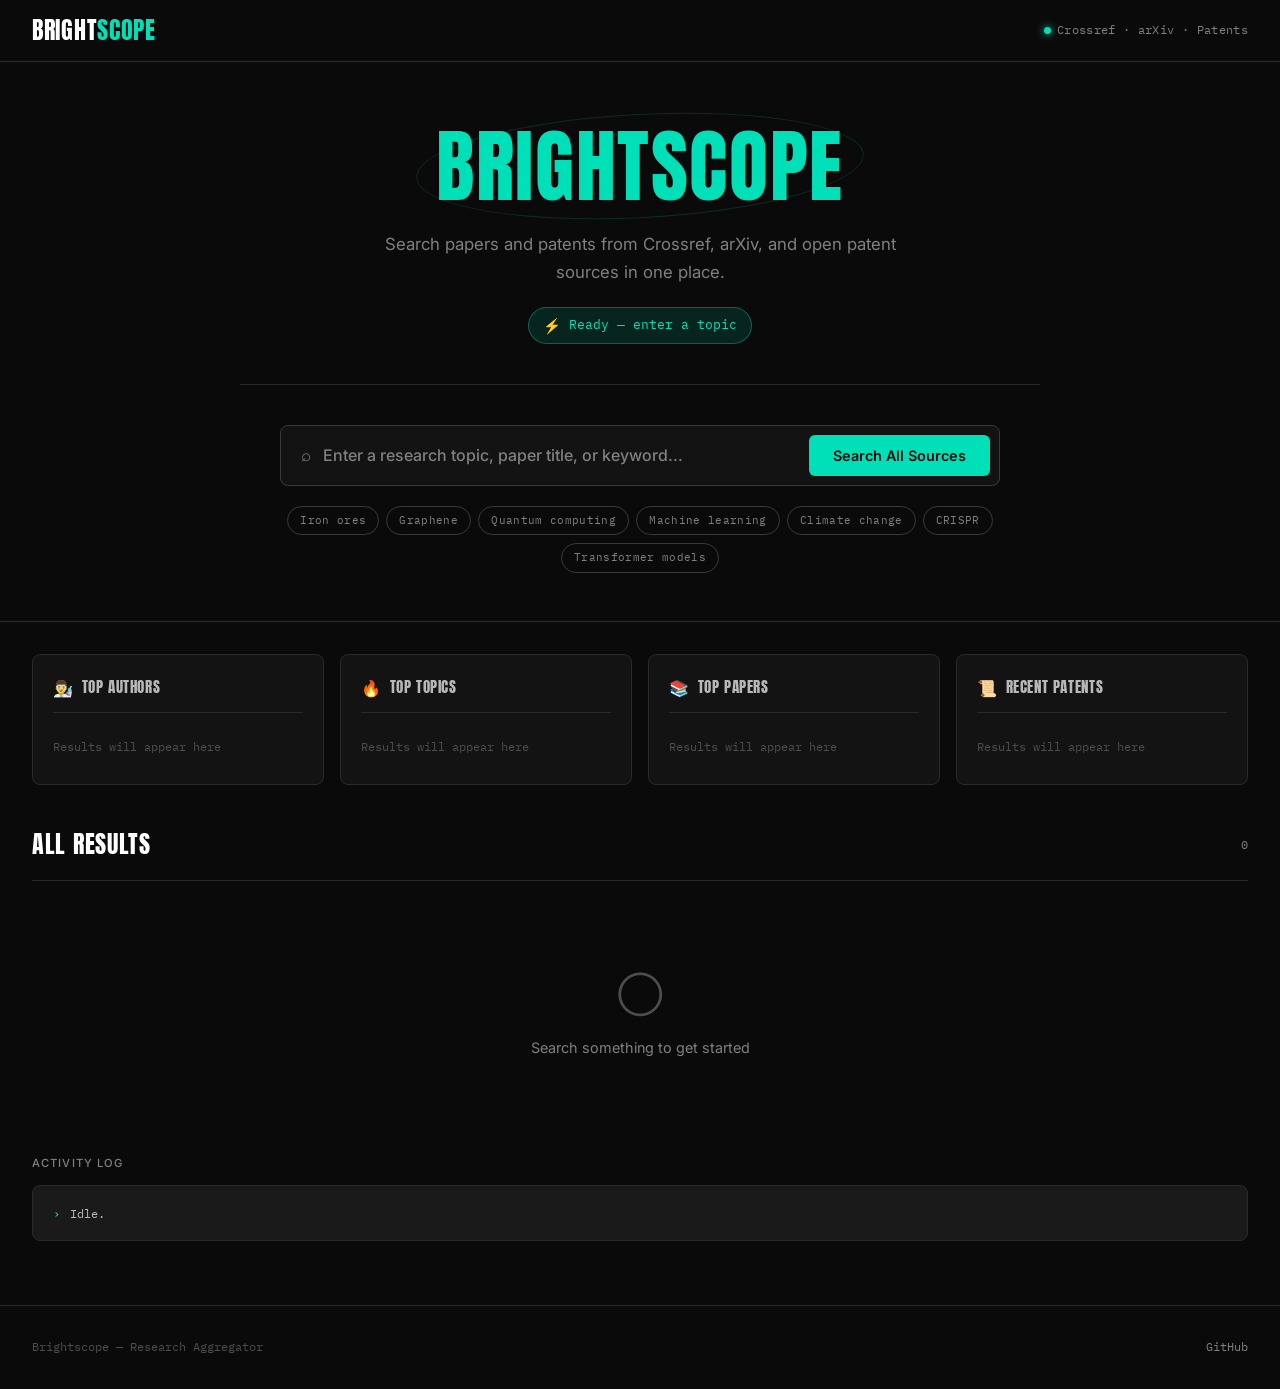
==== commit 5147f5c4: "Update index.html" ====
--- a/index.html
+++ b/index.html
@@ -1,523 +1,710 @@
 <!DOCTYPE html>
 <html lang="en">
 <head>
-  <meta charset="UTF-8" />
-  <meta name="viewport" content="width=device-width, initial-scale=1.0" />
-  <title>Brightscope — Research Search</title>
-  <style>
-    :root {
-      --bg: #0a0a0f;
-      --card: #16161f;
-      --border: #2a2a38;
-      --text: #e8e8ee;
-      --muted: #9aa0aa;
-      --primary: #00ff9d;
-      --primary2: #00b8ff;
-      --danger: #ff6b6b;
-      --shadow: 0 10px 30px rgba(0,0,0,0.28);
-    }
-    * { box-sizing: border-box; }
-    body {
-      margin: 0;
-      font-family: 'Segoe UI', system-ui, sans-serif;
-      background: linear-gradient(180deg, #0d0d14, #09090d);
-      color: var(--text);
-      line-height: 1.55;
-    }
-    header {
-      text-align: center;
-      padding: 56px 20px 28px;
-      background: linear-gradient(180deg, #1a1a2e, #0a0a0f);
-      border-bottom: 1px solid rgba(255,255,255,0.05);
-    }
-    h1 {
-      margin: 0;
-      font-size: clamp(2.1rem, 5vw, 3.8rem);
-      background: linear-gradient(90deg, var(--primary), var(--primary2));
-      -webkit-background-clip: text;
-      -webkit-text-fill-color: transparent;
-    }
-    .tagline {
-      color: #adb3bd;
-      font-size: 1.06rem;
-      max-width: 860px;
-      margin: 14px auto 10px;
-    }
-    .ready { color: var(--primary); font-weight: 700; margin: 0; }
-    .search-container {
-      max-width: 760px;
-      margin: 28px auto 0;
-      padding: 0 18px;
-    }
-    .search-row {
-      display: flex;
-      gap: 12px;
-      flex-wrap: wrap;
-      justify-content: center;
-    }
-    #query {
-      flex: 1 1 520px;
-      min-width: 260px;
-      padding: 18px 22px;
-      font-size: 1.08rem;
-      border: 2px solid #2f3340;
-      border-radius: 999px;
-      background: #1b1d29;
-      color: #fff;
-      outline: none;
-    }
-    #query:focus {
-      border-color: var(--primary);
-      box-shadow: 0 0 0 4px rgba(0,255,157,0.16);
-    }
-    #searchBtn {
-      padding: 16px 28px;
-      font-size: 1rem;
-      background: var(--primary);
-      color: #04120c;
-      border: none;
-      border-radius: 999px;
-      font-weight: 800;
-      cursor: pointer;
-    }
-    #searchBtn:disabled {
-      opacity: 0.6;
-      cursor: not-allowed;
-    }
-    .dashboard {
-      display: grid;
-      grid-template-columns: repeat(auto-fit, minmax(240px, 1fr));
-      gap: 18px;
-      max-width: 1200px;
-      margin: 34px auto;
-      padding: 0 20px;
-    }
-    .card {
-      background: var(--card);
-      border: 1px solid var(--border);
-      border-radius: 18px;
-      padding: 18px;
-      box-shadow: var(--shadow);
-    }
-    .card h3 { margin: 0 0 12px; font-size: 1.05rem; }
-    .mini-item {
-      padding: 10px 12px;
-      border-radius: 12px;
-      background: #111520;
-      border: 1px solid #232b39;
-      margin-bottom: 10px;
-    }
-    .mini-item strong {
-      display: block;
-      margin-bottom: 4px;
-      color: #fff;
-    }
-    .muted { color: var(--muted); font-size: 0.94rem; }
-    .results {
-      max-width: 1200px;
-      margin: 20px auto 40px;
-      padding: 0 20px;
-    }
-    .results h2 { margin: 0 0 16px; font-size: 1.35rem; }
-    .empty-message {
-      color: #727987;
-      text-align: center;
-      padding: 28px 14px;
-    }
-    #debug {
-      max-width: 1200px;
-      margin: 0 auto 36px;
-      padding: 16px 20px;
-      background: #131823;
-      border: 1px solid #213042;
-      border-radius: 12px;
-      color: #c4d2df;
-      font-family: ui-monospace, SFMono-Regular, Menlo, monospace;
-      font-size: 0.92rem;
-      min-height: 58px;
-    }
-    .result-item {
-      background: linear-gradient(180deg, #171a25, #13161f);
-      border: 1px solid #2a3140;
-      border-radius: 16px;
-      padding: 18px;
-      margin-bottom: 14px;
-      box-shadow: var(--shadow);
-    }
-    .result-type {
-      display: inline-block;
-      font-size: 0.75rem;
-      font-weight: 800;
-      letter-spacing: 0.04em;
-      text-transform: uppercase;
-      padding: 6px 10px;
-      border-radius: 999px;
-      margin-bottom: 10px;
-    }
-    .type-paper {
-      background: rgba(0,184,255,0.13);
-      color: #71d4ff;
-      border: 1px solid rgba(0,184,255,0.25);
-    }
-    .type-patent {
-      background: rgba(0,255,157,0.12);
-      color: #7effc6;
-      border: 1px solid rgba(0,255,157,0.22);
-    }
-    .result-item h3 { margin: 0 0 8px; font-size: 1.08rem; line-height: 1.35; }
-    .meta {
-      color: var(--muted);
-      font-size: 0.94rem;
-      margin-bottom: 10px;
-    }
-    .abstract {
-      color: #d8dce4;
-      font-size: 0.96rem;
-      margin-bottom: 12px;
-    }
-    .links {
-      display: flex;
-      gap: 10px;
-      flex-wrap: wrap;
-    }
-    .links a {
-      text-decoration: none;
-      color: #051912;
-      background: var(--primary);
-      padding: 10px 14px;
-      border-radius: 10px;
-      font-weight: 700;
-    }
-    .links a.secondary {
-      background: #202635;
-      color: #cfe7f4;
-      border: 1px solid #334055;
-    }
-  </style>
+<meta charset="UTF-8">
+<meta name="viewport" content="width=device-width,initial-scale=1">
+<title>BrightScope — Research Paper Search</title>
+<link rel="preconnect" href="https://fonts.googleapis.com">
+<link rel="preconnect" href="https://fonts.gstatic.com" crossorigin>
+<link href="https://fonts.googleapis.com/css2?family=Anton&family=Inter:wght@400;500;600;700&family=IBM+Plex+Mono:wght@400;500;600&display=swap" rel="stylesheet">
+<style>
+:root {
+  --bg:       #0a0a0a;
+  --bg2:      #111111;
+  --bg3:      #1a1a1a;
+  --surface:  #131313;
+  --surface2: #1a1a1a;
+  --border:   #2a2a2a;
+  --border2:  #3a3a3a;
+  --border3:  #525252;
+  --text:     #ffffff;
+  --text2:    #b8b8b8;
+  --text3:    #808080;
+  --text4:    #4d4d4d;
+  --teal:     #00e0b8;
+  --teal2:    #00b894;
+  --teal-dim: rgba(0,224,184,0.12);
+  --teal-border: rgba(0,224,184,0.35);
+  --mono:     'IBM Plex Mono', ui-monospace, monospace;
+  --sans:     'Inter', -apple-system, BlinkMacSystemFont, sans-serif;
+  --display:  'Anton', 'Inter', sans-serif;
+  --radius:   8px;
+  --transition: 0.15s ease;
+}
+*,*::before,*::after{box-sizing:border-box;margin:0;padding:0}
+html{scroll-behavior:smooth}
+body{
+  font-family:var(--sans);
+  background:var(--bg); color:var(--text);
+  min-height:100vh; overflow-x:hidden;
+  font-size:15px; line-height:1.6;
+  -webkit-font-smoothing:antialiased;
+}
+::-webkit-scrollbar{width:10px;height:10px}
+::-webkit-scrollbar-track{background:var(--bg)}
+::-webkit-scrollbar-thumb{background:var(--border2);border-radius:5px}
+::-webkit-scrollbar-thumb:hover{background:var(--border3)}
+
+header{
+  display:flex;align-items:center;justify-content:space-between;
+  padding:1.15rem 2rem;
+  background:var(--bg);
+  border-bottom:1px solid var(--border);
+  position:sticky;top:0;z-index:100;
+}
+.logo{
+  font-family:var(--display);font-size:1.5rem;font-weight:400;
+  letter-spacing:0.03em;text-transform:uppercase;
+  color:var(--text);line-height:1;
+}
+.logo span{color:var(--teal)}
+.header-right{
+  display:flex;align-items:center;gap:0.75rem;
+  font-family:var(--mono);font-size:0.72rem;
+  color:var(--text3);letter-spacing:0.03em;
+}
+.status-dot{
+  width:7px;height:7px;border-radius:50%;
+  background:var(--teal);
+  display:inline-block;margin-right:6px;
+  box-shadow:0 0 8px var(--teal);
+  animation:blink 2s ease-in-out infinite;
+}
+@keyframes blink{0%,100%{opacity:1}50%{opacity:0.3}}
+
+.hero{
+  padding:4rem 2rem 2.5rem;
+  text-align:center;
+  max-width:800px;margin:0 auto;
+  border-bottom:1px solid var(--border);
+}
+.hero h1{
+  font-family:var(--display);
+  font-size:clamp(2.5rem,7vw,5rem);
+  font-weight:400;line-height:1;
+  letter-spacing:0.02em;
+  text-transform:uppercase;
+  color:var(--teal);
+  margin-bottom:1.5rem;
+}
+.hero h1 .halo{
+  display:inline-block;
+  position:relative;
+}
+.hero h1 .halo::after{
+  content:'';
+  position:absolute;
+  inset:-12px -20px;
+  border:1px solid var(--teal);
+  border-radius:50%;
+  opacity:0.15;
+  transform:rotate(-3deg);
+}
+.hero p{
+  font-size:1.05rem;color:var(--text3);
+  max-width:520px;margin:0 auto 1.25rem;
+  line-height:1.7;
+}
+.hero-status{
+  font-family:var(--mono);font-size:0.8rem;
+  color:var(--teal);
+  display:inline-flex;align-items:center;gap:0.5rem;
+  padding:6px 14px;
+  border:1px solid var(--teal-border);
+  border-radius:100px;
+  background:var(--teal-dim);
+}
+.hero-status::before{content:'⚡';font-size:0.9rem}
+
+.search-section{
+  padding:2.5rem 2rem 3rem;
+  background:var(--bg);
+  border-bottom:1px solid var(--border);
+}
+.search-wrap{max-width:720px;margin:0 auto}
+.search-box{
+  display:flex;align-items:center;
+  background:var(--surface);
+  border:1px solid var(--border2);
+  border-radius:var(--radius);
+  padding:0.55rem 0.55rem 0.55rem 1.25rem;
+  gap:0.75rem;
+  transition:border-color var(--transition);
+}
+.search-box:focus-within{border-color:var(--teal)}
+.search-icon{color:var(--text3);font-size:1.05rem;flex-shrink:0}
+.search-input{
+  flex:1;background:none;border:none;outline:none;
+  color:var(--text);font-family:var(--sans);
+  font-size:1rem;font-weight:500;
+}
+.search-input::placeholder{color:var(--text3)}
+.search-btn{
+  display:inline-flex;align-items:center;gap:0.5rem;
+  padding:0.75rem 1.5rem;
+  background:var(--teal);color:var(--bg);
+  font-family:var(--sans);font-size:0.9rem;font-weight:600;
+  border:none;border-radius:6px;cursor:pointer;
+  transition:all var(--transition);flex-shrink:0;
+}
+.search-btn:hover:not(:disabled){background:var(--teal2)}
+.search-btn:disabled{opacity:0.6;cursor:not-allowed}
+.btn-spin{
+  width:14px;height:14px;
+  border:2px solid rgba(0,0,0,0.25);border-top-color:var(--bg);
+  border-radius:50%;animation:spin 0.6s linear infinite;
+  display:none;
+}
+@keyframes spin{to{transform:rotate(360deg)}}
+
+.suggestions{
+  display:flex;flex-wrap:wrap;gap:0.45rem;
+  justify-content:center;margin-top:1.25rem;
+}
+.sug{
+  font-family:var(--mono);font-size:0.7rem;letter-spacing:0.03em;
+  padding:5px 12px;border-radius:100px;
+  background:transparent;border:1px solid var(--border2);
+  color:var(--text3);cursor:pointer;transition:all var(--transition);
+}
+.sug:hover{border-color:var(--teal);color:var(--teal);background:var(--teal-dim)}
+
+.main{max-width:1280px;margin:0 auto;padding:2rem}
+
+.stats-grid{
+  display:grid;
+  grid-template-columns:repeat(4,1fr);
+  gap:1rem;
+  margin-bottom:2.5rem;
+}
+@media(max-width:900px){.stats-grid{grid-template-columns:repeat(2,1fr)}}
+@media(max-width:520px){.stats-grid{grid-template-columns:1fr}}
+
+.stat-card{
+  background:var(--surface);
+  border:1px solid var(--border);
+  border-radius:var(--radius);
+  padding:1.25rem;
+  transition:border-color var(--transition);
+}
+.stat-card:hover{border-color:var(--border3)}
+.stat-header{
+  display:flex;align-items:center;gap:0.5rem;
+  font-family:var(--display);font-size:0.95rem;font-weight:400;
+  letter-spacing:0.04em;text-transform:uppercase;
+  color:var(--text2);
+  margin-bottom:1rem;
+  padding-bottom:0.75rem;
+  border-bottom:1px solid var(--border);
+}
+.stat-header .icon{font-size:1rem}
+.stat-list{display:flex;flex-direction:column;gap:0.5rem}
+.stat-item{
+  display:flex;justify-content:space-between;align-items:center;
+  gap:0.75rem;
+  font-size:0.82rem;
+  padding:4px 0;
+}
+.stat-item .name{
+  color:var(--text);font-weight:500;
+  overflow:hidden;text-overflow:ellipsis;white-space:nowrap;
+  flex:1;
+}
+.stat-item .count{
+  font-family:var(--mono);font-size:0.7rem;
+  color:var(--text3);flex-shrink:0;
+}
+.stat-empty{
+  font-family:var(--mono);font-size:0.75rem;
+  color:var(--text4);padding:0.5rem 0;
+}
+
+.results-header{
+  display:flex;align-items:center;justify-content:space-between;
+  padding-bottom:1rem;margin-bottom:1.5rem;
+  border-bottom:1px solid var(--border);
+}
+.results-header h2{
+  font-family:var(--display);font-size:1.5rem;font-weight:400;
+  letter-spacing:0.03em;text-transform:uppercase;
+}
+.results-header .count{
+  font-family:var(--mono);font-size:0.75rem;
+  color:var(--text3);
+}
+
+.results-list{display:flex;flex-direction:column;gap:0.75rem}
+.result-card{
+  background:var(--surface);
+  border:1px solid var(--border);
+  border-radius:var(--radius);
+  padding:1.25rem 1.4rem;
+  transition:all var(--transition);
+  animation:slideIn 0.25s ease both;
+}
+@keyframes slideIn{from{opacity:0;transform:translateY(-4px)}to{opacity:1;transform:translateY(0)}}
+.result-card:hover{border-color:var(--border3);background:var(--surface2)}
+
+.result-top{
+  display:flex;justify-content:space-between;align-items:flex-start;
+  gap:1rem;margin-bottom:0.75rem;flex-wrap:wrap;
+}
+.result-title{
+  font-family:var(--sans);font-size:1rem;font-weight:600;
+  color:var(--text);line-height:1.4;flex:1;min-width:0;
+}
+.result-title a{color:inherit;text-decoration:none}
+.result-title a:hover{color:var(--teal)}
+.type-badge{
+  font-family:var(--mono);font-size:0.62rem;
+  letter-spacing:0.05em;text-transform:uppercase;font-weight:500;
+  padding:3px 9px;border-radius:4px;
+  border:1px solid var(--border2);
+  color:var(--text2);
+  flex-shrink:0;
+}
+.type-badge.paper{border-color:var(--teal-border);color:var(--teal);background:var(--teal-dim)}
+.type-badge.patent{color:var(--text2)}
+
+.result-meta{
+  display:flex;flex-wrap:wrap;gap:1rem;
+  font-family:var(--mono);font-size:0.72rem;
+  color:var(--text3);
+  margin-bottom:0.6rem;
+}
+.result-meta .sep::before{content:'•';margin-right:1rem;color:var(--text4)}
+.result-meta b{color:var(--text2);font-weight:500}
+
+.result-abstract{
+  font-size:0.85rem;color:var(--text3);line-height:1.6;
+  margin-bottom:0.75rem;
+}
+.result-actions{
+  display:flex;gap:0.5rem;flex-wrap:wrap;
+}
+.result-actions a, .result-actions button{
+  font-family:var(--mono);font-size:0.7rem;
+  letter-spacing:0.03em;
+  padding:6px 12px;border-radius:5px;
+  background:transparent;border:1px solid var(--border2);
+  color:var(--text2);text-decoration:none;cursor:pointer;
+  transition:all var(--transition);
+}
+.result-actions a:hover, .result-actions button:hover{
+  border-color:var(--teal);color:var(--teal);background:var(--teal-dim);
+}
+
+.empty-state{
+  text-align:center;
+  padding:4rem 2rem;
+  color:var(--text3);
+}
+.empty-icon{
+  font-size:2rem;margin-bottom:1rem;
+  color:var(--text4);
+}
+.empty-state p{font-size:0.9rem}
+
+.log-section{
+  max-width:1280px;margin:0 auto;
+  padding:0 2rem 4rem;
+}
+.log-header{
+  font-family:var(--sans);font-size:0.7rem;font-weight:500;
+  letter-spacing:0.1em;text-transform:uppercase;
+  color:var(--text3);margin-bottom:0.75rem;
+}
+.log-box{
+  background:var(--bg3);
+  border:1px solid var(--border);
+  border-radius:var(--radius);
+  padding:1rem 1.25rem;
+  font-family:var(--mono);font-size:0.78rem;
+  color:var(--text2);line-height:1.8;
+  max-height:220px;overflow-y:auto;
+}
+.log-line{display:flex;gap:0.6rem;align-items:flex-start}
+.log-line .prefix{color:var(--teal);flex-shrink:0}
+.log-line.warn .prefix{color:#f5c518}
+.log-line.err .prefix{color:#ff3355}
+
+.footer{
+  max-width:1280px;margin:0 auto;
+  padding:2rem;
+  border-top:1px solid var(--border);
+  font-family:var(--mono);font-size:0.72rem;
+  color:var(--text4);
+  display:flex;justify-content:space-between;
+  flex-wrap:wrap;gap:1rem;
+}
+.footer a{color:var(--text3);text-decoration:none}
+.footer a:hover{color:var(--teal)}
+
+@media(max-width:700px){
+  header{padding:0.9rem 1.25rem}
+  .logo{font-size:1.25rem}
+  .hero{padding:3rem 1.25rem 2rem}
+  .hero h1{font-size:2.5rem}
+  .search-section{padding:1.75rem 1.25rem 2rem}
+  .main{padding:1.25rem}
+  .log-section{padding:0 1.25rem 3rem}
+  .search-box{flex-direction:column;padding:0.75rem;gap:0.5rem}
+  .search-box .search-icon{display:none}
+  .search-input{width:100%;padding:0.5rem 0.75rem}
+  .search-btn{width:100%;justify-content:center}
+}
+</style>
 </head>
 <body>
-  <header>
-    <h1>🔬 Brightscope</h1>
-    <p class="tagline">Search papers and patents from Crossref, arXiv, and open patent sources in one place.</p>
-    <p class="ready">⚡ Ready – enter a topic</p>
-  </header>
-
-  <div class="search-container">
-    <div class="search-row">
-      <input id="query" type="text" placeholder="Enter a research topic, paper title, or keyword..." />
-      <button id="searchBtn">Search All Sources</button>
+
+<header>
+  <div class="logo">Bright<span>scope</span></div>
+  <div class="header-right">
+    <span><span class="status-dot"></span>Crossref · arXiv · Patents</span>
+  </div>
+</header>
+
+<section class="hero">
+  <h1><span class="halo">Brightscope</span></h1>
+  <p>Search papers and patents from Crossref, arXiv, and open patent sources in one place.</p>
+  <div class="hero-status" id="heroStatus">Ready — enter a topic</div>
+</section>
+
+<section class="search-section">
+  <div class="search-wrap">
+    <div class="search-box">
+      <span class="search-icon">⌕</span>
+      <input class="search-input" id="searchInput" placeholder="Enter a research topic, paper title, or keyword..." autocomplete="off">
+      <button class="search-btn" id="searchBtn" onclick="runSearch()">
+        <div class="btn-spin" id="btnSpin"></div>
+        <span id="btnText">Search All Sources</span>
+      </button>
+    </div>
+    <div class="suggestions">
+      <span class="sug" onclick="quickSearch(this)">Iron ores</span>
+      <span class="sug" onclick="quickSearch(this)">Graphene</span>
+      <span class="sug" onclick="quickSearch(this)">Quantum computing</span>
+      <span class="sug" onclick="quickSearch(this)">Machine learning</span>
+      <span class="sug" onclick="quickSearch(this)">Climate change</span>
+      <span class="sug" onclick="quickSearch(this)">CRISPR</span>
+      <span class="sug" onclick="quickSearch(this)">Transformer models</span>
     </div>
   </div>
-
-  <section class="dashboard">
-    <div class="card">
-      <h3>👨‍🔬 Top Authors</h3>
-      <div id="authorsPanel">Results will appear here</div>
+</section>
+
+<main class="main">
+  <div class="stats-grid">
+    <div class="stat-card">
+      <div class="stat-header"><span class="icon">👨‍🔬</span>Top Authors</div>
+      <div class="stat-list" id="authorsList"><div class="stat-empty">Results will appear here</div></div>
     </div>
-    <div class="card">
-      <h3>🔥 Top Topics</h3>
-      <div id="topicsPanel">Results will appear here</div>
+    <div class="stat-card">
+      <div class="stat-header"><span class="icon">🔥</span>Top Topics</div>
+      <div class="stat-list" id="topicsList"><div class="stat-empty">Results will appear here</div></div>
     </div>
-    <div class="card">
-      <h3>📚 Top Papers</h3>
-      <div id="papersPanel">Results will appear here</div>
+    <div class="stat-card">
+      <div class="stat-header"><span class="icon">📚</span>Top Papers</div>
+      <div class="stat-list" id="papersList"><div class="stat-empty">Results will appear here</div></div>
     </div>
-    <div class="card">
-      <h3>📜 Recent Patents</h3>
-      <div id="patentsPanel">Results will appear here</div>
+    <div class="stat-card">
+      <div class="stat-header"><span class="icon">📜</span>Recent Patents</div>
+      <div class="stat-list" id="patentsList"><div class="stat-empty">Results will appear here</div></div>
     </div>
-  </section>
-
-  <section class="results">
-    <h2>📋 All Results</h2>
-    <div id="resultsList">
-      <div class="empty-message">Search something to get started</div>
+  </div>
+
+  <div class="results-header">
+    <h2>All Results</h2>
+    <span class="count" id="resultsCount">0</span>
+  </div>
+  <div class="results-list" id="resultsList">
+    <div class="empty-state">
+      <div class="empty-icon">◯</div>
+      <p>Search something to get started</p>
     </div>
-  </section>
-
-  <div id="debug">Idle.</div>
+  </div>
+</main>
+
+<section class="log-section">
+  <div class="log-header">Activity Log</div>
+  <div class="log-box" id="logBox">
+    <div class="log-line"><span class="prefix">›</span><span>Idle.</span></div>
+  </div>
+</section>
+
+<footer class="footer">
+  <div>Brightscope — Research Aggregator</div>
+  <div>
+    <a href="https://github.com/Gitcoder12/Brightscope" target="_blank" rel="noopener">GitHub</a>
+  </div>
+</footer>
 
 <script>
-const queryInput = document.getElementById('query');
-const searchBtn = document.getElementById('searchBtn');
-const debugDiv = document.getElementById('debug');
-const authorsPanel = document.getElementById('authorsPanel');
-const topicsPanel = document.getElementById('topicsPanel');
-const papersPanel = document.getElementById('papersPanel');
-const patentsPanel = document.getElementById('patentsPanel');
-const resultsList = document.getElementById('resultsList');
-
-function escapeHtml(str = '') {
-  return str
-    .replaceAll('&', '&amp;')
-    .replaceAll('<', '&lt;')
-    .replaceAll('>', '&gt;')
-    .replaceAll('"', '&quot;')
-    .replaceAll("'", '&#039;');
-}
-
-function appendDebug(msg) {
-  debugDiv.innerHTML += `${msg}<br>`;
-}
-
-function setLoading(query) {
-  debugDiv.innerHTML = `🔍 Searching for "<b>${escapeHtml(query)}</b>" ...<br>`;
-  resultsList.innerHTML = '<div class="empty-message">⏳ Loading results from all sources...</div>';
-  authorsPanel.innerHTML = '<div class="empty-message">📊 Computing authors...</div>';
-  topicsPanel.innerHTML = '<div class="empty-message">📊 Extracting topics...</div>';
-  papersPanel.innerHTML = '<div class="empty-message">📚 Loading papers...</div>';
-  patentsPanel.innerHTML = '<div class="empty-message">📜 Preparing patent links...</div>';
-  searchBtn.disabled = true;
-  searchBtn.textContent = 'Searching...';
-}
-
-function setIdle() {
-  searchBtn.disabled = false;
-  searchBtn.textContent = 'Search All Sources';
-}
-
-async function fetchJSON(url) {
-  const res = await fetch(url, { headers: { Accept: 'application/json' } });
-  if (!res.ok) throw new Error(`HTTP ${res.status}`);
-  return res.json();
-}
-
-async function fetchText(url) {
-  const res = await fetch(url);
-  if (!res.ok) throw new Error(`HTTP ${res.status}`);
-  return res.text();
-}
-
+// ── STATE ──
+let allResults = [];
+
+// ── LOGGING ──
+function log(msg, type) {
+  const box = document.getElementById('logBox');
+  const line = document.createElement('div');
+  line.className = 'log-line' + (type ? ' ' + type : '');
+  const prefix = type === 'err' ? '✗' : type === 'warn' ? '⚠' : '›';
+  line.innerHTML = `<span class="prefix">${prefix}</span><span>${escapeHtml(msg)}</span>`;
+  box.appendChild(line);
+  box.scrollTop = box.scrollHeight;
+}
+function clearLog() {
+  document.getElementById('logBox').innerHTML = '';
+}
+
+// ── HELPERS ──
+function escapeHtml(s) {
+  if (s === undefined || s === null) return '';
+  return String(s)
+    .replace(/&/g,'&amp;').replace(/</g,'&lt;').replace(/>/g,'&gt;')
+    .replace(/"/g,'&quot;').replace(/'/g,'&#39;');
+}
+function setHeroStatus(text, isWorking) {
+  const el = document.getElementById('heroStatus');
+  el.textContent = text;
+  el.style.color = isWorking ? '#00e0b8' : '';
+}
+function setBusy(on) {
+  document.getElementById('searchBtn').disabled = on;
+  document.getElementById('btnSpin').style.display = on ? 'block' : 'none';
+  document.getElementById('btnText').textContent = on ? 'Searching...' : 'Search All Sources';
+}
+
+// ── SEARCH ──
+function quickSearch(el) {
+  document.getElementById('searchInput').value = el.textContent;
+  runSearch();
+}
+
+async function runSearch() {
+  const query = document.getElementById('searchInput').value.trim();
+  if (!query) return;
+
+  clearLog();
+  allResults = [];
+  setBusy(true);
+  setHeroStatus(`Searching for "${query}"...`, true);
+  log(`Searching for "${query}" ...`);
+
+  const t0 = performance.now();
+
+  // Clear previous stat cards
+  resetStatCard('authorsList');
+  resetStatCard('topicsList');
+  resetStatCard('papersList');
+  resetStatCard('patentsList');
+
+  // Fetch from sources in parallel
+  const [crossref, arxiv, patents] = await Promise.all([
+    fetchCrossref(query),
+    fetchArxiv(query),
+    buildPatentLinks(query),
+  ]);
+
+  allResults = [...crossref, ...arxiv, ...patents];
+
+  const elapsed = ((performance.now() - t0) / 1000).toFixed(1);
+  const paperCount = crossref.length + arxiv.length;
+  const patentCount = patents.length;
+  log(`Done in ${elapsed}s • ${paperCount} papers + ${patentCount} patent links`, 'ok');
+
+  renderAll();
+  setHeroStatus(`${allResults.length} results for "${query}"`, false);
+  setBusy(false);
+}
+
+function resetStatCard(id) {
+  document.getElementById(id).innerHTML = '<div class="stat-empty">Results will appear here</div>';
+}
+
+// ── CROSSREF ──
 async function fetchCrossref(query) {
-  const url = `https://api.crossref.org/works?query=${encodeURIComponent(query)}&rows=12&sort=relevance&order=desc`;
-  const data = await fetchJSON(url);
-  return (data.message?.items || []).map(item => ({
-    type: 'paper',
-    source: 'Crossref',
-    title: item.title?.[0] || 'Untitled',
-    authors: (item.author || []).map(a => [a.given, a.family].filter(Boolean).join(' ')).filter(Boolean),
-    date: (item.published?.['date-parts']?.[0] || item.created?.['date-parts']?.[0] || []).join('-'),
-    year: item.published?.['date-parts']?.[0]?.[0] || item.created?.['date-parts']?.[0]?.[0] || '',
-    abstract: '',
-    url: item.URL || '',
-    venue: item['container-title']?.[0] || ''
-  }));
-}
-
+  try {
+    const url = `https://api.crossref.org/works?query=${encodeURIComponent(query)}&rows=20&select=title,author,issued,abstract,DOI,container-title,type`;
+    const res = await fetch(url, { headers: { 'Accept': 'application/json' } });
+    if (!res.ok) throw new Error(`HTTP ${res.status}`);
+    const data = await res.json();
+    const items = data.message?.items || [];
+    log(`Crossref: ${items.length}`, 'ok');
+
+    return items
+      .filter(it => it.title && it.title.length)
+      .map(it => ({
+        type: 'paper',
+        source: 'Crossref',
+        title: it.title[0],
+        authors: (it.author || []).map(a => [a.given, a.family].filter(Boolean).join(' ')).filter(Boolean),
+        year: it.issued?.['date-parts']?.[0]?.[0] || null,
+        venue: it['container-title']?.[0] || null,
+        abstract: it.abstract ? stripHtml(it.abstract).slice(0, 300) : null,
+        doi: it.DOI,
+        url: it.DOI ? `https://doi.org/${it.DOI}` : null,
+        scholarUrl: `https://scholar.google.com/scholar?q=${encodeURIComponent(it.title[0])}`,
+      }));
+  } catch (e) {
+    log(`Crossref failed: ${e.message}`, 'err');
+    return [];
+  }
+}
+
+// ── ARXIV (usually CORS-blocked in browser) ──
 async function fetchArxiv(query) {
-  const url = `https://export.arxiv.org/api/query?search_query=all:${encodeURIComponent(query)}&start=0&max_results=8`;
-  const xmlText = await fetchText(url);
-  const xml = new DOMParser().parseFromString(xmlText, 'text/xml');
-  const entries = [...xml.getElementsByTagName('entry')];
-  return entries.map(entry => {
-    const getText = tag => entry.getElementsByTagName(tag)[0]?.textContent?.trim() || '';
-    const authors = [...entry.getElementsByTagName('author')]
-      .map(a => a.getElementsByTagName('name')[0]?.textContent?.trim())
-      .filter(Boolean);
-    return {
+  try {
+    const url = `https://export.arxiv.org/api/query?search_query=all:${encodeURIComponent(query)}&max_results=10`;
+    const res = await fetch(url);
+    if (!res.ok) throw new Error(`HTTP ${res.status}`);
+    const text = await res.text();
+    const xml = new DOMParser().parseFromString(text, 'text/xml');
+    const entries = Array.from(xml.querySelectorAll('entry'));
+    log(`arXiv: ${entries.length}`, 'ok');
+
+    return entries.map(e => ({
       type: 'paper',
       source: 'arXiv',
-      title: getText('title').replace(/\s+/g, ' '),
-      authors,
-      date: getText('published').slice(0, 10),
-      year: getText('published').slice(0, 4),
-      abstract: getText('summary').replace(/\s+/g, ' '),
-      url: getText('id'),
-      venue: 'arXiv'
-    };
-  });
-}
-
-function buildPatentLinks(query) {
-  return [
-    {
-      type: 'patent-link',
-      source: 'Google Patents',
-      title: `Search Google Patents for "${query}"`,
-      authors: [],
-      date: '',
-      year: '',
-      abstract: 'Open live patent search results in Google Patents.',
-      url: `https://patents.google.com/?q=${encodeURIComponent(query)}`,
-      venue: 'Patent Search'
-    },
-    {
-      type: 'patent-link',
-      source: 'USPTO',
-      title: `Search USPTO Patent Public Search for "${query}"`,
-      authors: [],
-      date: '',
-      year: '',
-      abstract: 'Open the USPTO patent search portal for U.S. patent records.',
-      url: `https://www.uspto.gov/patents/search/patent-public-search`,
-      venue: 'Patent Search'
-    },
-    {
-      type: 'patent-link',
-      source: 'WIPO PATENTSCOPE',
-      title: `Search WIPO PATENTSCOPE for "${query}"`,
-      authors: [],
-      date: '',
-      year: '',
-      abstract: 'Open WIPO PATENTSCOPE for international patent applications and collections.',
-      url: `https://www.wipo.int/en/web/patentscope`,
-      venue: 'Patent Search'
-    }
+      title: e.querySelector('title')?.textContent?.trim() || '',
+      authors: Array.from(e.querySelectorAll('author > name')).map(n => n.textContent.trim()),
+      year: e.querySelector('published')?.textContent?.slice(0, 4) || null,
+      venue: 'arXiv',
+      abstract: e.querySelector('summary')?.textContent?.trim().slice(0, 300) || null,
+      url: e.querySelector('id')?.textContent?.trim() || null,
+      scholarUrl: null,
+    })).filter(r => r.title);
+  } catch (e) {
+    log(`arXiv unavailable in browser: ${e.message}`, 'warn');
+    return [];
+  }
+}
+
+// ── PATENTS (just links, no free CORS API) ──
+async function buildPatentLinks(query) {
+  const q = encodeURIComponent(query);
+  const links = [
+    { name: 'Google Patents', url: `https://patents.google.com/?q=${q}`, host: 'Google Patents' },
+    { name: 'USPTO', url: `https://ppubs.uspto.gov/pubwebapp/static/pages/ppubsbasic.html#${q}`, host: 'USPTO' },
+    { name: 'WIPO PATENTSCOPE', url: `https://patentscope.wipo.int/search/en/result.jsf?query=${q}`, host: 'WIPO PATENTSCOPE' },
   ];
-}
-
-function normalizeTitle(title = '') {
-  return title
-    .toLowerCase()
-    .replace(/[^\w\s]/g, ' ')
-    .replace(/\b(the|a|an|and|of|for|in|on|to|with)\b/g, ' ')
-    .replace(/\s+/g, ' ')
-    .trim();
-}
-
-function dedupeResults(items) {
-  const seen = new Map();
-  for (const item of items) {
-    const key = `${item.type}::${normalizeTitle(item.title)}`;
-    if (!item.title) continue;
-    if (!seen.has(key)) seen.set(key, item);
-  }
-  return [...seen.values()];
-}
-
-function scoreResult(item, query) {
-  const q = query.toLowerCase().trim();
-  const title = (item.title || '').toLowerCase();
-  let score = 0;
-  if (title === q) score += 100;
-  if (title.includes(q)) score += 40;
-  if ((item.source || '') === 'arXiv') score += 8;
-  if ((item.abstract || '').length > 40) score += 6;
-  if (item.year) score += Math.min(10, Math.max(0, Number(item.year) - 2015));
-  return score;
-}
-
-function extractTopics(items, query) {
-  const stop = new Set([
-    'the','and','for','with','from','into','using','based','study','analysis','system','method',
-    'methods','data','model','models','approach','approaches','paper','via','new','toward','towards',
-    'over','under','that','this','their','its','are','can','not','been','than','here','work','results',
-    'devices','requirements'
-  ]);
-  const q = query.toLowerCase();
-  const counts = new Map();
-
-  items.forEach(item => {
-    const text = `${item.title || ''} ${item.abstract || ''}`;
-    text.split(/\s+/).forEach(raw => {
-      const w = raw.toLowerCase().replace(/[^a-z0-9\-]/g, '').trim();
-      if (!w || w.length < 4 || stop.has(w) || w === q) return;
-      counts.set(w, (counts.get(w) || 0) + 1);
+  return links.map(l => ({
+    type: 'patent',
+    source: l.host,
+    title: `Search ${l.name} for "${query}"`,
+    description: `Open live patent search results in ${l.name}.`,
+    url: l.url,
+  }));
+}
+
+// ── RENDER ──
+function renderAll() {
+  renderStats();
+  renderResults();
+}
+
+function renderStats() {
+  const papers = allResults.filter(r => r.type === 'paper');
+  const patents = allResults.filter(r => r.type === 'patent');
+
+  // Top authors
+  const authorCount = {};
+  papers.forEach(p => (p.authors || []).forEach(a => {
+    if (!a) return;
+    authorCount[a] = (authorCount[a] || 0) + 1;
+  }));
+  const topAuthors = Object.entries(authorCount)
+    .sort((a, b) => b[1] - a[1])
+    .slice(0, 5);
+  document.getElementById('authorsList').innerHTML = topAuthors.length
+    ? topAuthors.map(([name, count]) =>
+        `<div class="stat-item"><span class="name">${escapeHtml(name)}</span><span class="count">${count}</span></div>`
+      ).join('')
+    : '<div class="stat-empty">No authors found</div>';
+
+  // Top topics (word freq from titles)
+  const stop = new Set(['the','a','an','of','in','on','and','or','for','to','with','from','by','at','as','is','are','was','were','this','that','these','those','it','its','be','been','being','has','have','had','do','does','did','but','not','no','can','could','will','would','should','may','might','must','study','research','paper','analysis','article']);
+  const wordCount = {};
+  papers.forEach(p => {
+    (p.title || '').toLowerCase().replace(/[^a-z0-9\s-]/g, ' ').split(/\s+/).forEach(w => {
+      if (w.length < 4 || stop.has(w)) return;
+      wordCount[w] = (wordCount[w] || 0) + 1;
     });
   });
-
-  return [...counts.entries()].sort((a, b) => b[1] - a[1]).slice(0, 8);
-}
-
-function updateDashboard(papers, patentLinks, query) {
-  const authorCount = new Map();
-  papers.forEach(p => (p.authors || []).forEach(a => authorCount.set(a, (authorCount.get(a) || 0) + 1)));
-  const topAuthors = [...authorCount.entries()].sort((a, b) => b[1] - a[1]).slice(0, 5);
-  const topTopics = extractTopics(papers, query);
-  const topPapers = [...papers].slice(0, 5);
-
-  authorsPanel.innerHTML = topAuthors.length
-    ? topAuthors.map(([name, count]) => `<div class="mini-item"><strong>${escapeHtml(name)}</strong><div class="muted">${count} result(s)</div></div>`).join('')
-    : '<div class="empty-message">No author data found</div>';
-
-  topicsPanel.innerHTML = topTopics.length
-    ? topTopics.map(([topic, count]) => `<div class="mini-item"><strong>${escapeHtml(topic)}</strong><div class="muted">${count} mention(s)</div></div>`).join('')
-    : '<div class="empty-message">No clean topics found</div>';
-
-  papersPanel.innerHTML = topPapers.length
-    ? topPapers.map(p => `<div class="mini-item"><strong>${escapeHtml(p.title)}</strong><div class="muted">${escapeHtml(p.source)}${p.year ? ' • ' + escapeHtml(String(p.year)) : ''}</div></div>`).join('')
-    : '<div class="empty-message">No papers found</div>';
-
-  patentsPanel.innerHTML = patentLinks.length
-    ? patentLinks.map(p => `<div class="mini-item"><strong>${escapeHtml(p.source)}</strong><div class="muted"><a href="${p.url}" target="_blank" rel="noopener noreferrer">Open patent search</a></div></div>`).join('')
-    : '<div class="empty-message">No patent links available</div>';
-}
-
-function renderCombinedResults(items) {
-  if (!items.length) {
-    resultsList.innerHTML = '<div class="empty-message">No results found. Try another keyword.</div>';
+  const topTopics = Object.entries(wordCount)
+    .sort((a, b) => b[1] - a[1])
+    .slice(0, 6);
+  document.getElementById('topicsList').innerHTML = topTopics.length
+    ? topTopics.map(([w, count]) =>
+        `<div class="stat-item"><span class="name">${escapeHtml(w)}</span><span class="count">${count}</span></div>`
+      ).join('')
+    : '<div class="stat-empty">No topics extracted</div>';
+
+  // Top papers
+  const topPapers = papers.slice(0, 5);
+  document.getElementById('papersList').innerHTML = topPapers.length
+    ? topPapers.map(p =>
+        `<div class="stat-item"><span class="name">${escapeHtml(p.title.slice(0, 60))}${p.title.length > 60 ? '…' : ''}</span><span class="count">${escapeHtml(p.source)}</span></div>`
+      ).join('')
+    : '<div class="stat-empty">No papers found</div>';
+
+  // Patents
+  document.getElementById('patentsList').innerHTML = patents.length
+    ? patents.map(p =>
+        `<div class="stat-item"><span class="name">${escapeHtml(p.source)}</span><span class="count">Open</span></div>`
+      ).join('')
+    : '<div class="stat-empty">No patent links</div>';
+}
+
+function renderResults() {
+  const list = document.getElementById('resultsList');
+  document.getElementById('resultsCount').textContent = `${allResults.length} results`;
+
+  if (!allResults.length) {
+    list.innerHTML = `
+      <div class="empty-state">
+        <div class="empty-icon">◯</div>
+        <p>No results found.</p>
+      </div>`;
     return;
   }
 
-  resultsList.innerHTML = items.map(item => `
-    <article class="result-item">
-      <div class="result-type ${item.type === 'paper' ? 'type-paper' : 'type-patent'}">
-        ${item.type === 'paper' ? 'paper' : 'patent search'}
+  list.innerHTML = allResults.map((r, i) => {
+    const isPatent = r.type === 'patent';
+    const metaParts = [];
+    if (r.source) metaParts.push(`<b>${escapeHtml(r.source)}</b>`);
+    if (r.venue && r.venue !== r.source) metaParts.push(escapeHtml(r.venue));
+    if (r.year) metaParts.push(String(r.year));
+    if (r.authors && r.authors.length) metaParts.push(escapeHtml(r.authors.slice(0, 2).join(', ')) + (r.authors.length > 2 ? ' et al.' : ''));
+
+    const actions = [];
+    if (r.url) actions.push(`<a href="${escapeHtml(r.url)}" target="_blank" rel="noopener">Open</a>`);
+    if (r.scholarUrl) actions.push(`<a href="${escapeHtml(r.scholarUrl)}" target="_blank" rel="noopener">Scholar</a>`);
+
+    const abstract = r.abstract
+      ? `<div class="result-abstract">${escapeHtml(r.abstract)}</div>`
+      : (isPatent
+          ? `<div class="result-abstract">${escapeHtml(r.description || '')}</div>`
+          : `<div class="result-abstract" style="color:var(--text4)">No abstract available.</div>`);
+
+    return `
+      <div class="result-card" style="animation-delay:${i * 0.02}s">
+        <div class="result-top">
+          <div class="result-title">
+            ${r.url ? `<a href="${escapeHtml(r.url)}" target="_blank" rel="noopener">${escapeHtml(r.title)}</a>` : escapeHtml(r.title)}
+          </div>
+          <span class="type-badge ${isPatent ? 'patent' : 'paper'}">${isPatent ? 'patent search' : 'paper'}</span>
+        </div>
+        ${metaParts.length ? `<div class="result-meta">${metaParts.map((p, i) => i === 0 ? `<span>${p}</span>` : `<span class="sep">${p}</span>`).join('')}</div>` : ''}
+        ${abstract}
+        ${actions.length ? `<div class="result-actions">${actions.join('')}</div>` : ''}
       </div>
-      <h3>${escapeHtml(item.title || 'Untitled')}</h3>
-      <div class="meta">
-        ${escapeHtml(item.source || 'Unknown source')}
-        ${item.venue ? ` • ${escapeHtml(item.venue)}` : ''}
-        ${item.year ? ` • ${escapeHtml(String(item.year))}` : ''}
-        ${(item.authors && item.authors.length) ? ` • ${escapeHtml(item.authors.slice(0, 4).join(', '))}` : ''}
-      </div>
-      <div class="abstract">${escapeHtml(item.abstract || 'No abstract available.')}</div>
-      <div class="links">
-        ${item.url ? `<a href="${item.url}" target="_blank" rel="noopener noreferrer">Open</a>` : ''}
-        ${item.type === 'paper' ? `<a class="secondary" href="https://scholar.google.com/scholar?q=${encodeURIComponent(item.title)}" target="_blank" rel="noopener noreferrer">Scholar</a>` : ''}
-      </div>
-    </article>
-  `).join('');
-}
-
-async function searchAll() {
-  const query = queryInput.value.trim();
-  if (!query) {
-    debugDiv.innerHTML = '⚠️ Please enter a topic';
-    return;
-  }
-
-  setLoading(query);
-  const start = performance.now();
-
-  const [cross, arxiv] = await Promise.allSettled([
-    fetchCrossref(query).catch(e => {
-      appendDebug(`Crossref error: ${escapeHtml(e.message)}`);
-      return [];
-    }),
-    fetchArxiv(query).catch(e => {
-      appendDebug(`arXiv unavailable in browser: ${escapeHtml(e.message)}`);
-      return [];
-    })
-  ]);
-
-  let papers = [];
-  if (cross.status === 'fulfilled' && Array.isArray(cross.value)) {
-    papers.push(...cross.value);
-    appendDebug(`✅ Crossref: ${cross.value.length}`);
-  }
-  if (arxiv.status === 'fulfilled' && Array.isArray(arxiv.value)) {
-    papers.push(...arxiv.value);
-    appendDebug(`✅ arXiv: ${arxiv.value.length}`);
-  }
-
-  papers = dedupeResults(papers)
-    .sort((a, b) => scoreResult(b, query) - scoreResult(a, query));
-
-  const patentLinks = buildPatentLinks(query);
-  const combined = [...papers, ...patentLinks];
-
-  updateDashboard(papers, patentLinks, query);
-  renderCombinedResults(combined);
-
-  const elapsed = ((performance.now() - start) / 1000).toFixed(1);
-  appendDebug(`✅ Done in ${elapsed}s • ${papers.length} papers + ${patentLinks.length} patent links`);
-  setIdle();
-}
-
-searchBtn.addEventListener('click', searchAll);
-queryInput.addEventListener('keydown', e => {
-  if (e.key === 'Enter') searchAll();
+    `;
+  }).join('');
+}
+
+// ── ENTER KEY ──
+document.getElementById('searchInput').addEventListener('keydown', e => {
+  if (e.key === 'Enter') runSearch();
 });
 </script>
 </body>
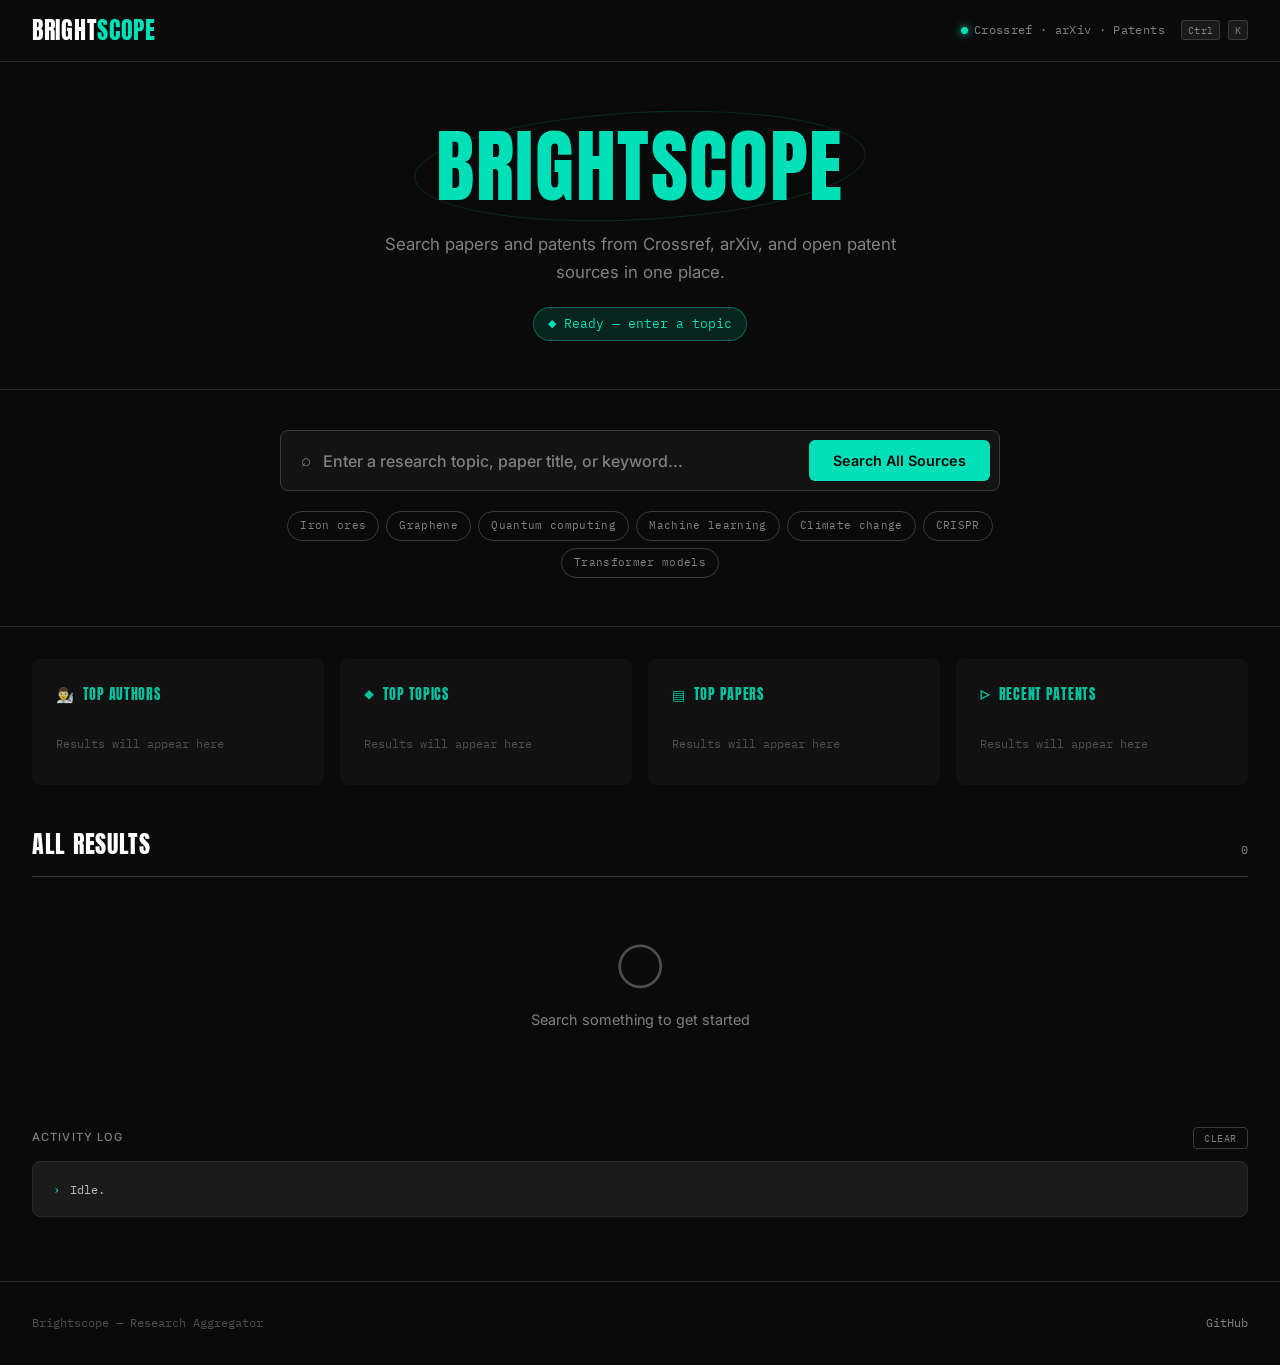
==== commit a86d8052: "Update index.html" ====
--- a/index.html
+++ b/index.html
@@ -59,7 +59,7 @@
 }
 .logo span{color:var(--teal)}
 .header-right{
-  display:flex;align-items:center;gap:0.75rem;
+  display:flex;align-items:center;gap:1rem;
   font-family:var(--mono);font-size:0.72rem;
   color:var(--text3);letter-spacing:0.03em;
 }
@@ -71,12 +71,45 @@
   animation:blink 2s ease-in-out infinite;
 }
 @keyframes blink{0%,100%{opacity:1}50%{opacity:0.3}}
+kbd{
+  font-family:var(--mono);font-size:0.65rem;
+  padding:2px 6px;border-radius:3px;
+  background:var(--surface2);border:1px solid var(--border2);
+  color:var(--text3);
+}
 
 .hero{
-  padding:4rem 2rem 2.5rem;
+  position:relative;
+  padding:4rem 2rem 3rem;
   text-align:center;
-  max-width:800px;margin:0 auto;
   border-bottom:1px solid var(--border);
+  overflow:hidden;
+  min-height:280px;
+  transition:min-height 0.4s ease;
+}
+.hero.has-image{min-height:380px}
+.hero-image{
+  position:absolute;
+  inset:0;
+  z-index:0;
+  animation:fadeIn 0.6s ease-out;
+}
+.hero-image img{
+  width:100%;height:100%;
+  object-fit:cover;
+  opacity:0.28;
+  filter:grayscale(0.7) contrast(1.15) brightness(0.9);
+}
+.hero-image-overlay{
+  position:absolute;inset:0;
+  background:radial-gradient(ellipse at center, transparent 0%, rgba(10,10,10,0.6) 50%, var(--bg) 85%);
+}
+@keyframes fadeIn{from{opacity:0}to{opacity:1}}
+.hero-content{
+  position:relative;
+  z-index:1;
+  max-width:800px;
+  margin:0 auto;
 }
 .hero h1{
   font-family:var(--display);
@@ -94,7 +127,7 @@
 .hero h1 .halo::after{
   content:'';
   position:absolute;
-  inset:-12px -20px;
+  inset:-14px -22px;
   border:1px solid var(--teal);
   border-radius:50%;
   opacity:0.15;
@@ -114,7 +147,7 @@
   border-radius:100px;
   background:var(--teal-dim);
 }
-.hero-status::before{content:'⚡';font-size:0.9rem}
+.hero-status::before{content:'◆';font-size:0.7rem;color:var(--teal)}
 
 .search-section{
   padding:2.5rem 2rem 3rem;
@@ -139,15 +172,25 @@
   font-size:1rem;font-weight:500;
 }
 .search-input::placeholder{color:var(--text3)}
+.clear-input{
+  background:none;border:none;color:var(--text3);
+  cursor:pointer;font-size:0.9rem;padding:4px 8px;
+  border-radius:4px;transition:all var(--transition);
+  display:none;
+}
+.clear-input:hover{color:var(--text);background:var(--surface2)}
+.clear-input.visible{display:block}
 .search-btn{
   display:inline-flex;align-items:center;gap:0.5rem;
   padding:0.75rem 1.5rem;
   background:var(--teal);color:var(--bg);
   font-family:var(--sans);font-size:0.9rem;font-weight:600;
   border:none;border-radius:6px;cursor:pointer;
-  transition:all var(--transition);flex-shrink:0;
+  transition:transform var(--transition), background var(--transition), box-shadow var(--transition);
+  flex-shrink:0;
 }
 .search-btn:hover:not(:disabled){background:var(--teal2)}
+.search-btn:active:not(:disabled){transform:scale(0.97)}
 .search-btn:disabled{opacity:0.6;cursor:not-allowed}
 .btn-spin{
   width:14px;height:14px;
@@ -168,6 +211,7 @@
   color:var(--text3);cursor:pointer;transition:all var(--transition);
 }
 .sug:hover{border-color:var(--teal);color:var(--teal);background:var(--teal-dim)}
+.sug:active{transform:scale(0.96)}
 
 .main{max-width:1280px;margin:0 auto;padding:2rem}
 
@@ -181,38 +225,49 @@
 @media(max-width:520px){.stats-grid{grid-template-columns:1fr}}
 
 .stat-card{
+  background:var(--bg2);
+  border:none;
+  border-radius:var(--radius);
+  padding:1.5rem;
+  transition:background var(--transition), transform var(--transition), box-shadow var(--transition);
+}
+.stat-card:hover{
   background:var(--surface);
-  border:1px solid var(--border);
-  border-radius:var(--radius);
-  padding:1.25rem;
-  transition:border-color var(--transition);
-}
-.stat-card:hover{border-color:var(--border3)}
+  transform:translateY(-2px);
+  box-shadow:0 8px 24px rgba(0,0,0,0.3);
+}
 .stat-header{
   display:flex;align-items:center;gap:0.5rem;
-  font-family:var(--display);font-size:0.95rem;font-weight:400;
-  letter-spacing:0.04em;text-transform:uppercase;
-  color:var(--text2);
-  margin-bottom:1rem;
-  padding-bottom:0.75rem;
-  border-bottom:1px solid var(--border);
-}
-.stat-header .icon{font-size:1rem}
+  font-family:var(--display);font-size:0.9rem;font-weight:400;
+  letter-spacing:0.05em;text-transform:uppercase;
+  color:var(--teal);
+  margin-bottom:1.25rem;
+  opacity:0.85;
+}
+.stat-header .icon{font-size:0.9rem}
 .stat-list{display:flex;flex-direction:column;gap:0.5rem}
 .stat-item{
-  display:flex;justify-content:space-between;align-items:center;
+  display:flex;justify-content:space-between;align-items:baseline;
   gap:0.75rem;
-  font-size:0.82rem;
-  padding:4px 0;
-}
+  font-size:0.85rem;
+  padding:5px 8px;
+  line-height:1.4;
+  border-radius:4px;
+  transition:background var(--transition);
+}
+.stat-item.clickable{cursor:pointer}
+.stat-item.clickable:hover{background:var(--surface)}
+.stat-item.clickable:hover .name{color:var(--teal)}
 .stat-item .name{
   color:var(--text);font-weight:500;
   overflow:hidden;text-overflow:ellipsis;white-space:nowrap;
   flex:1;
+  transition:color var(--transition);
 }
 .stat-item .count{
-  font-family:var(--mono);font-size:0.7rem;
-  color:var(--text3);flex-shrink:0;
+  font-family:var(--mono);font-size:0.68rem;
+  color:var(--text4);flex-shrink:0;
+  padding-top:1px;
 }
 .stat-empty{
   font-family:var(--mono);font-size:0.75rem;
@@ -220,34 +275,55 @@
 }
 
 .results-header{
-  display:flex;align-items:center;justify-content:space-between;
-  padding-bottom:1rem;margin-bottom:1.5rem;
-  border-bottom:1px solid var(--border);
+  display:flex;align-items:baseline;justify-content:space-between;
+  padding-bottom:0.75rem;margin-bottom:0;
+  border-bottom:1px solid var(--border2);
+  flex-wrap:wrap;gap:0.75rem;
 }
 .results-header h2{
   font-family:var(--display);font-size:1.5rem;font-weight:400;
   letter-spacing:0.03em;text-transform:uppercase;
 }
-.results-header .count{
-  font-family:var(--mono);font-size:0.75rem;
+.results-meta{
+  display:flex;align-items:center;gap:0.75rem;
+  font-family:var(--mono);font-size:0.72rem;
   color:var(--text3);
-}
-
-.results-list{display:flex;flex-direction:column;gap:0.75rem}
-.result-card{
+  flex-wrap:wrap;
+}
+.source-chip{
+  padding:2px 8px;border-radius:3px;
   background:var(--surface);
   border:1px solid var(--border);
-  border-radius:var(--radius);
-  padding:1.25rem 1.4rem;
-  transition:all var(--transition);
+  color:var(--text3);
+}
+
+.results-list{display:flex;flex-direction:column;gap:0}
+.result-card{
+  background:transparent;
+  border:none;
+  border-bottom:1px solid var(--border);
+  border-radius:0;
+  padding:1.25rem 0.25rem;
+  transition:padding var(--transition);
   animation:slideIn 0.25s ease both;
-}
+  position:relative;
+}
+.result-card::before{
+  content:'';
+  position:absolute;
+  left:-12px;top:1.25rem;bottom:1.25rem;
+  width:2px;
+  background:transparent;
+  transition:background var(--transition);
+  border-radius:2px;
+}
+.result-card:hover{padding-left:1rem}
+.result-card:hover::before{background:var(--teal)}
 @keyframes slideIn{from{opacity:0;transform:translateY(-4px)}to{opacity:1;transform:translateY(0)}}
-.result-card:hover{border-color:var(--border3);background:var(--surface2)}
 
 .result-top{
   display:flex;justify-content:space-between;align-items:flex-start;
-  gap:1rem;margin-bottom:0.75rem;flex-wrap:wrap;
+  gap:1rem;margin-bottom:0.65rem;flex-wrap:wrap;
 }
 .result-title{
   font-family:var(--sans);font-size:1rem;font-weight:600;
@@ -270,14 +346,14 @@
   display:flex;flex-wrap:wrap;gap:1rem;
   font-family:var(--mono);font-size:0.72rem;
   color:var(--text3);
-  margin-bottom:0.6rem;
+  margin-bottom:0.5rem;
 }
 .result-meta .sep::before{content:'•';margin-right:1rem;color:var(--text4)}
 .result-meta b{color:var(--text2);font-weight:500}
 
 .result-abstract{
   font-size:0.85rem;color:var(--text3);line-height:1.6;
-  margin-bottom:0.75rem;
+  margin-bottom:0.65rem;
 }
 .result-actions{
   display:flex;gap:0.5rem;flex-wrap:wrap;
@@ -293,6 +369,7 @@
 .result-actions a:hover, .result-actions button:hover{
   border-color:var(--teal);color:var(--teal);background:var(--teal-dim);
 }
+.result-actions a:active, .result-actions button:active{transform:scale(0.96)}
 
 .empty-state{
   text-align:center;
@@ -310,10 +387,21 @@
   padding:0 2rem 4rem;
 }
 .log-header{
+  display:flex;align-items:center;justify-content:space-between;
   font-family:var(--sans);font-size:0.7rem;font-weight:500;
   letter-spacing:0.1em;text-transform:uppercase;
   color:var(--text3);margin-bottom:0.75rem;
 }
+.log-clear{
+  font-family:var(--mono);font-size:0.65rem;
+  padding:3px 10px;border-radius:4px;
+  background:transparent;border:1px solid var(--border2);
+  color:var(--text3);cursor:pointer;
+  transition:all var(--transition);
+  letter-spacing:0.05em;text-transform:uppercase;
+}
+.log-clear:hover{border-color:var(--teal);color:var(--teal)}
+.log-clear:active{transform:scale(0.96)}
 .log-box{
   background:var(--bg3);
   border:1px solid var(--border);
@@ -339,6 +427,19 @@
 }
 .footer a{color:var(--text3);text-decoration:none}
 .footer a:hover{color:var(--teal)}
+
+.toast{
+  position:fixed;bottom:1.5rem;right:1.5rem;
+  background:var(--surface2);border:1px solid var(--border2);
+  border-left:3px solid var(--teal);
+  color:var(--text);font-family:var(--mono);font-size:0.78rem;
+  padding:0.75rem 1.1rem;border-radius:6px;
+  box-shadow:0 12px 32px rgba(0,0,0,0.6);
+  transform:translateY(60px);opacity:0;
+  transition:all 0.25s ease;
+  z-index:9999;pointer-events:none;
+}
+.toast.show{transform:translateY(0);opacity:1}
 
 @media(max-width:700px){
   header{padding:0.9rem 1.25rem}
@@ -352,6 +453,7 @@
   .search-box .search-icon{display:none}
   .search-input{width:100%;padding:0.5rem 0.75rem}
   .search-btn{width:100%;justify-content:center}
+  .header-right kbd{display:none}
 }
 </style>
 </head>
@@ -361,13 +463,20 @@
   <div class="logo">Bright<span>scope</span></div>
   <div class="header-right">
     <span><span class="status-dot"></span>Crossref · arXiv · Patents</span>
+    <span><kbd>Ctrl</kbd> <kbd>K</kbd></span>
   </div>
 </header>
 
-<section class="hero">
-  <h1><span class="halo">Brightscope</span></h1>
-  <p>Search papers and patents from Crossref, arXiv, and open patent sources in one place.</p>
-  <div class="hero-status" id="heroStatus">Ready — enter a topic</div>
+<section class="hero" id="hero">
+  <div class="hero-image" id="heroImage" style="display:none">
+    <img id="heroImageImg" alt="">
+    <div class="hero-image-overlay"></div>
+  </div>
+  <div class="hero-content">
+    <h1><span class="halo">Brightscope</span></h1>
+    <p>Search papers and patents from Crossref, arXiv, and open patent sources in one place.</p>
+    <div class="hero-status" id="heroStatus">Ready — enter a topic</div>
+  </div>
 </section>
 
 <section class="search-section">
@@ -375,6 +484,7 @@
     <div class="search-box">
       <span class="search-icon">⌕</span>
       <input class="search-input" id="searchInput" placeholder="Enter a research topic, paper title, or keyword..." autocomplete="off">
+      <button class="clear-input" id="clearBtn" onclick="clearInput()" title="Clear">✕</button>
       <button class="search-btn" id="searchBtn" onclick="runSearch()">
         <div class="btn-spin" id="btnSpin"></div>
         <span id="btnText">Search All Sources</span>
@@ -399,22 +509,24 @@
       <div class="stat-list" id="authorsList"><div class="stat-empty">Results will appear here</div></div>
     </div>
     <div class="stat-card">
-      <div class="stat-header"><span class="icon">🔥</span>Top Topics</div>
+      <div class="stat-header"><span class="icon">◆</span>Top Topics</div>
       <div class="stat-list" id="topicsList"><div class="stat-empty">Results will appear here</div></div>
     </div>
     <div class="stat-card">
-      <div class="stat-header"><span class="icon">📚</span>Top Papers</div>
+      <div class="stat-header"><span class="icon">▤</span>Top Papers</div>
       <div class="stat-list" id="papersList"><div class="stat-empty">Results will appear here</div></div>
     </div>
     <div class="stat-card">
-      <div class="stat-header"><span class="icon">📜</span>Recent Patents</div>
+      <div class="stat-header"><span class="icon">▷</span>Recent Patents</div>
       <div class="stat-list" id="patentsList"><div class="stat-empty">Results will appear here</div></div>
     </div>
   </div>
 
   <div class="results-header">
     <h2>All Results</h2>
-    <span class="count" id="resultsCount">0</span>
+    <div class="results-meta" id="resultsMeta">
+      <span id="resultsCount">0</span>
+    </div>
   </div>
   <div class="results-list" id="resultsList">
     <div class="empty-state">
@@ -425,7 +537,10 @@
 </main>
 
 <section class="log-section">
-  <div class="log-header">Activity Log</div>
+  <div class="log-header">
+    <span>Activity Log</span>
+    <button class="log-clear" onclick="clearLog()">Clear</button>
+  </div>
   <div class="log-box" id="logBox">
     <div class="log-line"><span class="prefix">›</span><span>Idle.</span></div>
   </div>
@@ -438,22 +553,25 @@
   </div>
 </footer>
 
+<div class="toast" id="toast"></div>
+
 <script>
 // ── STATE ──
 let allResults = [];
+let lastQuery = '';
 
 // ── LOGGING ──
 function log(msg, type) {
   const box = document.getElementById('logBox');
   const line = document.createElement('div');
   line.className = 'log-line' + (type ? ' ' + type : '');
-  const prefix = type === 'err' ? '✗' : type === 'warn' ? '⚠' : '›';
+  const prefix = type === 'err' ? '✗' : type === 'warn' ? '!' : '›';
   line.innerHTML = `<span class="prefix">${prefix}</span><span>${escapeHtml(msg)}</span>`;
   box.appendChild(line);
   box.scrollTop = box.scrollHeight;
 }
 function clearLog() {
-  document.getElementById('logBox').innerHTML = '';
+  document.getElementById('logBox').innerHTML = '<div class="log-line"><span class="prefix">›</span><span>Idle.</span></div>';
 }
 
 // ── HELPERS ──
@@ -463,6 +581,11 @@
     .replace(/&/g,'&amp;').replace(/</g,'&lt;').replace(/>/g,'&gt;')
     .replace(/"/g,'&quot;').replace(/'/g,'&#39;');
 }
+function stripHtml(s) {
+  const tmp = document.createElement('div');
+  tmp.innerHTML = s;
+  return tmp.textContent || tmp.innerText || '';
+}
 function setHeroStatus(text, isWorking) {
   const el = document.getElementById('heroStatus');
   el.textContent = text;
@@ -473,16 +596,79 @@
   document.getElementById('btnSpin').style.display = on ? 'block' : 'none';
   document.getElementById('btnText').textContent = on ? 'Searching...' : 'Search All Sources';
 }
+let _toastTimer;
+function toast(msg) {
+  const t = document.getElementById('toast');
+  t.textContent = msg;
+  t.classList.add('show');
+  clearTimeout(_toastTimer);
+  _toastTimer = setTimeout(() => t.classList.remove('show'), 2200);
+}
+function clearInput() {
+  const input = document.getElementById('searchInput');
+  input.value = '';
+  input.focus();
+  updateClearBtn();
+}
+function updateClearBtn() {
+  const input = document.getElementById('searchInput');
+  const btn = document.getElementById('clearBtn');
+  btn.classList.toggle('visible', Boolean(input.value));
+}
+
+// ── TOPIC IMAGE (Wikipedia REST API — no key, no backend) ──
+async function fetchTopicImage(topic) {
+  try {
+    const url = `https://en.wikipedia.org/api/rest_v1/page/summary/${encodeURIComponent(topic)}`;
+    const res = await fetch(url, { headers: { 'Accept': 'application/json' } });
+    if (!res.ok) return null;
+    const data = await res.json();
+    // Prefer the full-resolution original image, fall back to thumbnail
+    return data.originalimage?.source || data.thumbnail?.source || null;
+  } catch {
+    return null;
+  }
+}
+
+async function updateHeroImage(topic) {
+  const heroEl = document.getElementById('hero');
+  const imgWrap = document.getElementById('heroImage');
+  const imgEl = document.getElementById('heroImageImg');
+
+  // Reset state before applying new image
+  heroEl.classList.remove('has-image');
+  imgWrap.style.display = 'none';
+  imgEl.src = '';
+
+  if (!topic) return;
+
+  const imgUrl = await fetchTopicImage(topic);
+  if (!imgUrl) return;
+
+  imgEl.onload = () => {
+    imgWrap.style.display = 'block';
+    heroEl.classList.add('has-image');
+  };
+  imgEl.onerror = () => {
+    imgWrap.style.display = 'none';
+    heroEl.classList.remove('has-image');
+  };
+  imgEl.src = imgUrl;
+}
 
 // ── SEARCH ──
 function quickSearch(el) {
   document.getElementById('searchInput').value = el.textContent;
+  updateClearBtn();
   runSearch();
 }
 
 async function runSearch() {
   const query = document.getElementById('searchInput').value.trim();
   if (!query) return;
+
+  lastQuery = query;
+  try { localStorage.setItem('brightscope_last', query); } catch {}
 
   clearLog();
   allResults = [];
@@ -490,15 +676,16 @@
   setHeroStatus(`Searching for "${query}"...`, true);
   log(`Searching for "${query}" ...`);
 
+  // Kick off topic image fetch in parallel with searches
+  updateHeroImage(query);
+
   const t0 = performance.now();
 
-  // Clear previous stat cards
   resetStatCard('authorsList');
   resetStatCard('topicsList');
   resetStatCard('papersList');
   resetStatCard('patentsList');
 
-  // Fetch from sources in parallel
   const [crossref, arxiv, patents] = await Promise.all([
     fetchCrossref(query),
     fetchArxiv(query),
@@ -510,7 +697,7 @@
   const elapsed = ((performance.now() - t0) / 1000).toFixed(1);
   const paperCount = crossref.length + arxiv.length;
   const patentCount = patents.length;
-  log(`Done in ${elapsed}s • ${paperCount} papers + ${patentCount} patent links`, 'ok');
+  log(`Done in ${elapsed}s · ${paperCount} papers + ${patentCount} patent links`, 'ok');
 
   renderAll();
   setHeroStatus(`${allResults.length} results for "${query}"`, false);
@@ -616,12 +803,15 @@
     .sort((a, b) => b[1] - a[1])
     .slice(0, 5);
   document.getElementById('authorsList').innerHTML = topAuthors.length
-    ? topAuthors.map(([name, count]) =>
-        `<div class="stat-item"><span class="name">${escapeHtml(name)}</span><span class="count">${count}</span></div>`
+    ? topAuthors.map(([name, count], i) =>
+        `<div class="stat-item clickable" style="animation:slideIn 0.3s ease both;animation-delay:${i * 0.04}s" onclick="searchFor(${JSON.stringify(name)})">
+          <span class="name">${escapeHtml(name)}</span>
+          <span class="count">${count}</span>
+        </div>`
       ).join('')
     : '<div class="stat-empty">No authors found</div>';
 
-  // Top topics (word freq from titles)
+  // Top topics
   const stop = new Set(['the','a','an','of','in','on','and','or','for','to','with','from','by','at','as','is','are','was','were','this','that','these','those','it','its','be','been','being','has','have','had','do','does','did','but','not','no','can','could','will','would','should','may','might','must','study','research','paper','analysis','article']);
   const wordCount = {};
   papers.forEach(p => {
@@ -634,23 +824,32 @@
     .sort((a, b) => b[1] - a[1])
     .slice(0, 6);
   document.getElementById('topicsList').innerHTML = topTopics.length
-    ? topTopics.map(([w, count]) =>
-        `<div class="stat-item"><span class="name">${escapeHtml(w)}</span><span class="count">${count}</span></div>`
+    ? topTopics.map(([w, count], i) =>
+        `<div class="stat-item clickable" style="animation:slideIn 0.3s ease both;animation-delay:${i * 0.04}s" onclick="searchFor(${JSON.stringify(w)})">
+          <span class="name">${escapeHtml(w)}</span>
+          <span class="count">${count}</span>
+        </div>`
       ).join('')
     : '<div class="stat-empty">No topics extracted</div>';
 
   // Top papers
   const topPapers = papers.slice(0, 5);
   document.getElementById('papersList').innerHTML = topPapers.length
-    ? topPapers.map(p =>
-        `<div class="stat-item"><span class="name">${escapeHtml(p.title.slice(0, 60))}${p.title.length > 60 ? '…' : ''}</span><span class="count">${escapeHtml(p.source)}</span></div>`
+    ? topPapers.map((p, i) =>
+        `<div class="stat-item clickable" style="animation:slideIn 0.3s ease both;animation-delay:${i * 0.04}s" ${p.url ? `onclick="window.open('${escapeHtml(p.url)}','_blank')"` : ''}>
+          <span class="name" title="${escapeHtml(p.title)}">${escapeHtml(p.title.slice(0, 60))}${p.title.length > 60 ? '…' : ''}</span>
+          <span class="count">${escapeHtml(p.source)}</span>
+        </div>`
       ).join('')
     : '<div class="stat-empty">No papers found</div>';
 
   // Patents
   document.getElementById('patentsList').innerHTML = patents.length
-    ? patents.map(p =>
-        `<div class="stat-item"><span class="name">${escapeHtml(p.source)}</span><span class="count">Open</span></div>`
+    ? patents.map((p, i) =>
+        `<div class="stat-item clickable" style="animation:slideIn 0.3s ease both;animation-delay:${i * 0.04}s" onclick="window.open('${escapeHtml(p.url)}','_blank')">
+          <span class="name">${escapeHtml(p.source)}</span>
+          <span class="count">Open</span>
+        </div>`
       ).join('')
     : '<div class="stat-empty">No patent links</div>';
 }
@@ -658,6 +857,16 @@
 function renderResults() {
   const list = document.getElementById('resultsList');
   document.getElementById('resultsCount').textContent = `${allResults.length} results`;
+
+  const sourceCounts = {};
+  allResults.forEach(r => {
+    sourceCounts[r.source] = (sourceCounts[r.source] || 0) + 1;
+  });
+  const meta = document.getElementById('resultsMeta');
+  const chips = Object.entries(sourceCounts).map(([src, cnt]) =>
+    `<span class="source-chip">${escapeHtml(src)}: ${cnt}</span>`
+  ).join('');
+  meta.innerHTML = `<span id="resultsCount">${allResults.length} results</span>${chips}`;
 
   if (!allResults.length) {
     list.innerHTML = `
@@ -679,6 +888,7 @@
     const actions = [];
     if (r.url) actions.push(`<a href="${escapeHtml(r.url)}" target="_blank" rel="noopener">Open</a>`);
     if (r.scholarUrl) actions.push(`<a href="${escapeHtml(r.scholarUrl)}" target="_blank" rel="noopener">Scholar</a>`);
+    if (r.doi) actions.push(`<button onclick="copyCitation(${i})">Copy Citation</button>`);
 
     const abstract = r.abstract
       ? `<div class="result-abstract">${escapeHtml(r.abstract)}</div>`
@@ -702,10 +912,70 @@
   }).join('');
 }
 
-// ── ENTER KEY ──
-document.getElementById('searchInput').addEventListener('keydown', e => {
+// ── SEARCH FOR (from stat card clicks) ──
+function searchFor(term) {
+  document.getElementById('searchInput').value = term;
+  updateClearBtn();
+  window.scrollTo({ top: 0, behavior: 'smooth' });
+  runSearch();
+}
+
+// ── COPY CITATION ──
+function copyCitation(index) {
+  const r = allResults[index];
+  if (!r) return;
+
+  const authors = (r.authors || []).join(', ');
+  const citation = `${authors} (${r.year || 'n.d.'}). "${r.title}". ${r.venue || r.source}.${r.doi ? ` https://doi.org/${r.doi}` : ''}`;
+
+  if (navigator.clipboard && window.isSecureContext) {
+    navigator.clipboard.writeText(citation).then(() => toast('Citation copied')).catch(() => toast('Copy failed'));
+    return;
+  }
+  const ta = document.createElement('textarea');
+  ta.value = citation;
+  ta.style.position = 'fixed';
+  ta.style.opacity = '0';
+  document.body.appendChild(ta);
+  ta.select();
+  try { document.execCommand('copy'); toast('Citation copied'); }
+  catch { toast('Copy failed'); }
+  document.body.removeChild(ta);
+}
+
+// ── INPUT BINDING ──
+const searchInput = document.getElementById('searchInput');
+searchInput.addEventListener('input', updateClearBtn);
+searchInput.addEventListener('keydown', e => {
   if (e.key === 'Enter') runSearch();
 });
+
+// ── KEYBOARD SHORTCUTS ──
+document.addEventListener('keydown', e => {
+  if ((e.ctrlKey || e.metaKey) && e.key === 'k') {
+    e.preventDefault();
+    searchInput.focus();
+    searchInput.select();
+  }
+  if (e.key === 'Escape' && document.activeElement === searchInput) {
+    if (searchInput.value) {
+      clearInput();
+    } else {
+      searchInput.blur();
+    }
+  }
+});
+
+// ── INIT ──
+(function init() {
+  try {
+    const last = localStorage.getItem('brightscope_last');
+    if (last) {
+      searchInput.value = last;
+      updateClearBtn();
+    }
+  } catch {}
+})();
 </script>
 </body>
 </html>
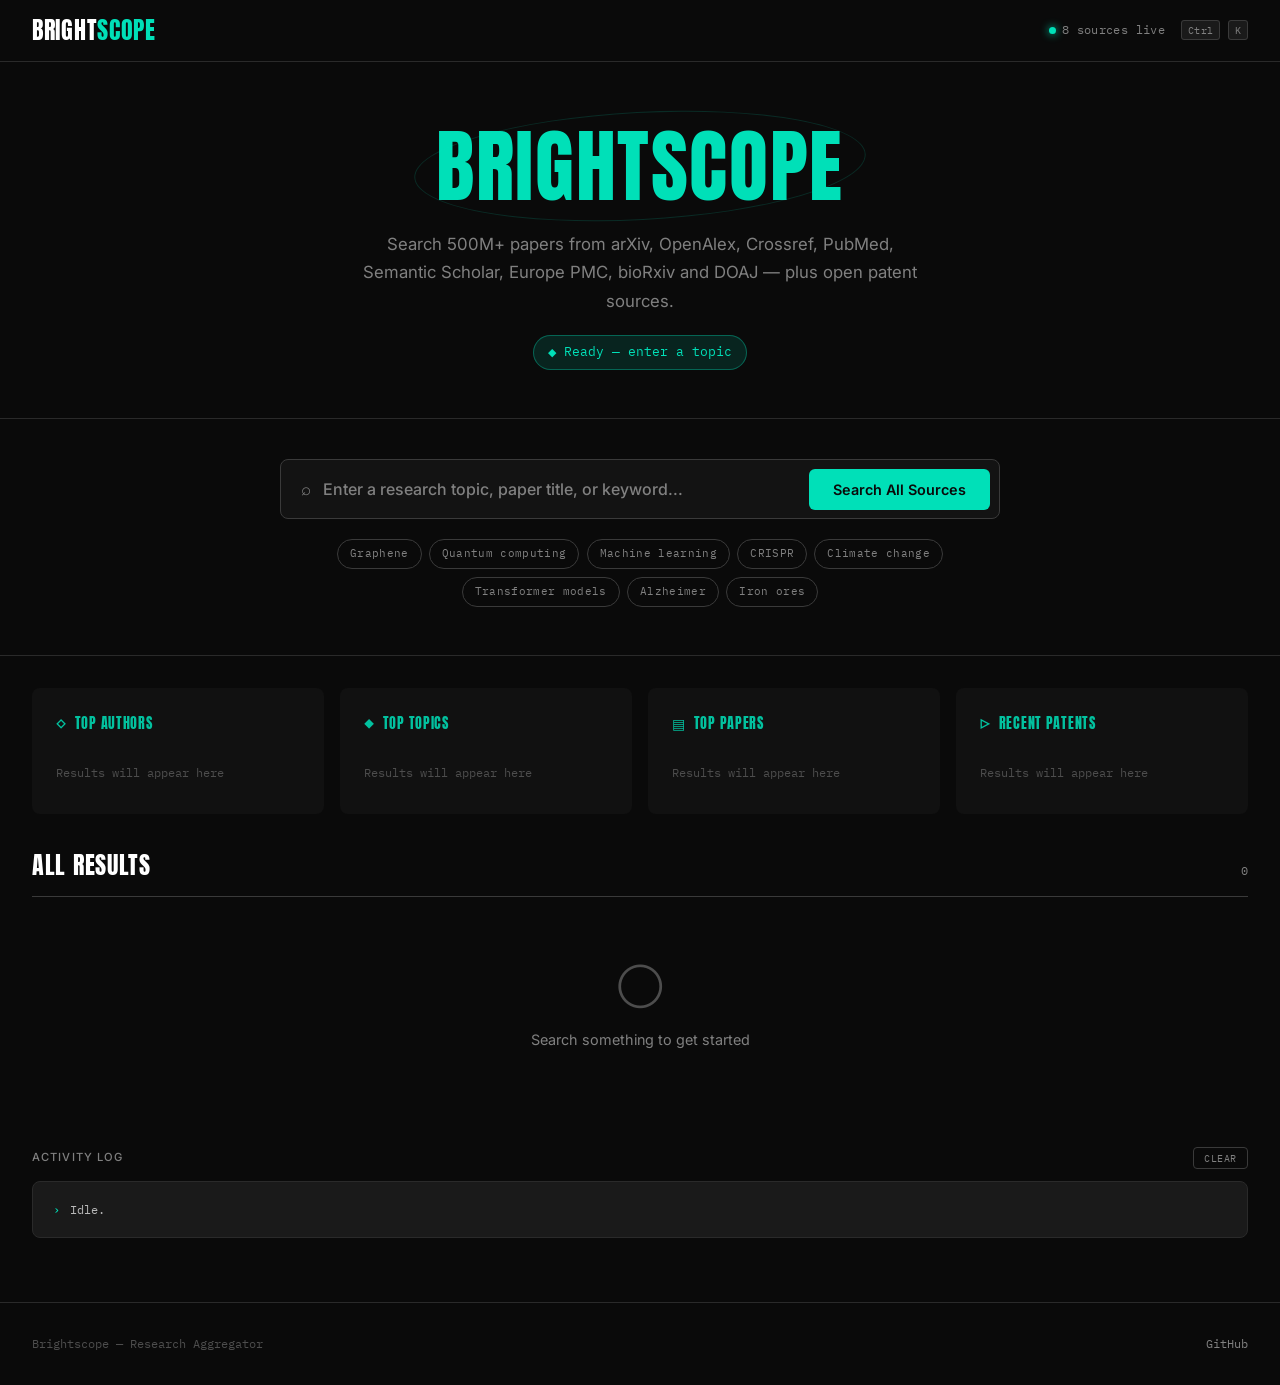
==== commit 146aeef9: "Update index.html" ====
--- a/index.html
+++ b/index.html
@@ -9,438 +9,198 @@
 <link href="https://fonts.googleapis.com/css2?family=Anton&family=Inter:wght@400;500;600;700&family=IBM+Plex+Mono:wght@400;500;600&display=swap" rel="stylesheet">
 <style>
 :root {
-  --bg:       #0a0a0a;
-  --bg2:      #111111;
-  --bg3:      #1a1a1a;
-  --surface:  #131313;
-  --surface2: #1a1a1a;
-  --border:   #2a2a2a;
-  --border2:  #3a3a3a;
-  --border3:  #525252;
-  --text:     #ffffff;
-  --text2:    #b8b8b8;
-  --text3:    #808080;
-  --text4:    #4d4d4d;
-  --teal:     #00e0b8;
-  --teal2:    #00b894;
-  --teal-dim: rgba(0,224,184,0.12);
-  --teal-border: rgba(0,224,184,0.35);
-  --mono:     'IBM Plex Mono', ui-monospace, monospace;
-  --sans:     'Inter', -apple-system, BlinkMacSystemFont, sans-serif;
-  --display:  'Anton', 'Inter', sans-serif;
-  --radius:   8px;
-  --transition: 0.15s ease;
+  --bg:#0a0a0a;--bg2:#111;--bg3:#1a1a1a;--surface:#131313;--surface2:#1a1a1a;
+  --border:#2a2a2a;--border2:#3a3a3a;--border3:#525252;
+  --text:#fff;--text2:#b8b8b8;--text3:#808080;--text4:#4d4d4d;
+  --teal:#00e0b8;--teal2:#00b894;--teal-dim:rgba(0,224,184,0.12);--teal-border:rgba(0,224,184,0.35);
+  --mono:'IBM Plex Mono',ui-monospace,monospace;
+  --sans:'Inter',-apple-system,BlinkMacSystemFont,sans-serif;
+  --display:'Anton','Inter',sans-serif;
+  --radius:8px;--transition:0.15s ease;
 }
 *,*::before,*::after{box-sizing:border-box;margin:0;padding:0}
 html{scroll-behavior:smooth}
-body{
-  font-family:var(--sans);
-  background:var(--bg); color:var(--text);
-  min-height:100vh; overflow-x:hidden;
-  font-size:15px; line-height:1.6;
-  -webkit-font-smoothing:antialiased;
-}
+body{font-family:var(--sans);background:var(--bg);color:var(--text);min-height:100vh;overflow-x:hidden;font-size:15px;line-height:1.6;-webkit-font-smoothing:antialiased}
 ::-webkit-scrollbar{width:10px;height:10px}
 ::-webkit-scrollbar-track{background:var(--bg)}
 ::-webkit-scrollbar-thumb{background:var(--border2);border-radius:5px}
 ::-webkit-scrollbar-thumb:hover{background:var(--border3)}
-
-header{
-  display:flex;align-items:center;justify-content:space-between;
-  padding:1.15rem 2rem;
-  background:var(--bg);
-  border-bottom:1px solid var(--border);
-  position:sticky;top:0;z-index:100;
-}
-.logo{
-  font-family:var(--display);font-size:1.5rem;font-weight:400;
-  letter-spacing:0.03em;text-transform:uppercase;
-  color:var(--text);line-height:1;
-}
+header{display:flex;align-items:center;justify-content:space-between;padding:1.15rem 2rem;background:var(--bg);border-bottom:1px solid var(--border);position:sticky;top:0;z-index:100}
+.logo{font-family:var(--display);font-size:1.5rem;font-weight:400;letter-spacing:0.03em;text-transform:uppercase;color:var(--text);line-height:1}
 .logo span{color:var(--teal)}
-.header-right{
-  display:flex;align-items:center;gap:1rem;
-  font-family:var(--mono);font-size:0.72rem;
-  color:var(--text3);letter-spacing:0.03em;
-}
-.status-dot{
-  width:7px;height:7px;border-radius:50%;
-  background:var(--teal);
-  display:inline-block;margin-right:6px;
-  box-shadow:0 0 8px var(--teal);
-  animation:blink 2s ease-in-out infinite;
-}
+.header-right{display:flex;align-items:center;gap:1rem;font-family:var(--mono);font-size:0.72rem;color:var(--text3);letter-spacing:0.03em}
+.status-dot{width:7px;height:7px;border-radius:50%;background:var(--teal);display:inline-block;margin-right:6px;box-shadow:0 0 8px var(--teal);animation:blink 2s ease-in-out infinite}
 @keyframes blink{0%,100%{opacity:1}50%{opacity:0.3}}
-kbd{
-  font-family:var(--mono);font-size:0.65rem;
-  padding:2px 6px;border-radius:3px;
-  background:var(--surface2);border:1px solid var(--border2);
-  color:var(--text3);
-}
-
-.hero{
-  position:relative;
-  padding:4rem 2rem 3rem;
-  text-align:center;
-  border-bottom:1px solid var(--border);
-  overflow:hidden;
-  min-height:280px;
-  transition:min-height 0.4s ease;
-}
+kbd{font-family:var(--mono);font-size:0.65rem;padding:2px 6px;border-radius:3px;background:var(--surface2);border:1px solid var(--border2);color:var(--text3)}
+.hero{position:relative;padding:4rem 2rem 3rem;text-align:center;border-bottom:1px solid var(--border);overflow:hidden;min-height:280px;transition:min-height 0.4s ease}
 .hero.has-image{min-height:380px}
-.hero-image{
-  position:absolute;
-  inset:0;
-  z-index:0;
-  animation:fadeIn 0.6s ease-out;
-}
-.hero-image img{
-  width:100%;height:100%;
-  object-fit:cover;
-  opacity:0.28;
-  filter:grayscale(0.7) contrast(1.15) brightness(0.9);
-}
-.hero-image-overlay{
-  position:absolute;inset:0;
-  background:radial-gradient(ellipse at center, transparent 0%, rgba(10,10,10,0.6) 50%, var(--bg) 85%);
-}
+.hero-image{position:absolute;inset:0;z-index:0;animation:fadeIn 0.6s ease-out}
+.hero-image img{width:100%;height:100%;object-fit:cover;opacity:0.28;filter:grayscale(0.7) contrast(1.15) brightness(0.9)}
+.hero-image-overlay{position:absolute;inset:0;background:radial-gradient(ellipse at center,transparent 0%,rgba(10,10,10,0.6) 50%,var(--bg) 85%)}
 @keyframes fadeIn{from{opacity:0}to{opacity:1}}
-.hero-content{
-  position:relative;
-  z-index:1;
-  max-width:800px;
-  margin:0 auto;
-}
-.hero h1{
-  font-family:var(--display);
-  font-size:clamp(2.5rem,7vw,5rem);
-  font-weight:400;line-height:1;
-  letter-spacing:0.02em;
-  text-transform:uppercase;
-  color:var(--teal);
-  margin-bottom:1.5rem;
-}
-.hero h1 .halo{
-  display:inline-block;
-  position:relative;
-}
-.hero h1 .halo::after{
-  content:'';
-  position:absolute;
-  inset:-14px -22px;
-  border:1px solid var(--teal);
-  border-radius:50%;
-  opacity:0.15;
-  transform:rotate(-3deg);
-}
-.hero p{
-  font-size:1.05rem;color:var(--text3);
-  max-width:520px;margin:0 auto 1.25rem;
-  line-height:1.7;
-}
-.hero-status{
-  font-family:var(--mono);font-size:0.8rem;
-  color:var(--teal);
-  display:inline-flex;align-items:center;gap:0.5rem;
-  padding:6px 14px;
-  border:1px solid var(--teal-border);
-  border-radius:100px;
-  background:var(--teal-dim);
-}
+.hero-content{position:relative;z-index:1;max-width:800px;margin:0 auto}
+.hero h1{font-family:var(--display);font-size:clamp(2.5rem,7vw,5rem);font-weight:400;line-height:1;letter-spacing:0.02em;text-transform:uppercase;color:var(--teal);margin-bottom:1.5rem}
+.hero h1 .halo{display:inline-block;position:relative}
+.hero h1 .halo::after{content:'';position:absolute;inset:-14px -22px;border:1px solid var(--teal);border-radius:50%;opacity:0.15;transform:rotate(-3deg)}
+.hero p{font-size:1.05rem;color:var(--text3);max-width:560px;margin:0 auto 1.25rem;line-height:1.7}
+.hero-status{font-family:var(--mono);font-size:0.8rem;color:var(--teal);display:inline-flex;align-items:center;gap:0.5rem;padding:6px 14px;border:1px solid var(--teal-border);border-radius:100px;background:var(--teal-dim)}
 .hero-status::before{content:'◆';font-size:0.7rem;color:var(--teal)}
-
-.search-section{
-  padding:2.5rem 2rem 3rem;
-  background:var(--bg);
-  border-bottom:1px solid var(--border);
-}
+.search-section{padding:2.5rem 2rem 3rem;background:var(--bg);border-bottom:1px solid var(--border)}
 .search-wrap{max-width:720px;margin:0 auto}
-.search-box{
-  display:flex;align-items:center;
-  background:var(--surface);
-  border:1px solid var(--border2);
-  border-radius:var(--radius);
-  padding:0.55rem 0.55rem 0.55rem 1.25rem;
-  gap:0.75rem;
-  transition:border-color var(--transition);
-}
+.search-box{display:flex;align-items:center;background:var(--surface);border:1px solid var(--border2);border-radius:var(--radius);padding:0.55rem 0.55rem 0.55rem 1.25rem;gap:0.75rem;transition:border-color var(--transition)}
 .search-box:focus-within{border-color:var(--teal)}
 .search-icon{color:var(--text3);font-size:1.05rem;flex-shrink:0}
-.search-input{
-  flex:1;background:none;border:none;outline:none;
-  color:var(--text);font-family:var(--sans);
-  font-size:1rem;font-weight:500;
-}
+.search-input{flex:1;background:none;border:none;outline:none;color:var(--text);font-family:var(--sans);font-size:1rem;font-weight:500}
 .search-input::placeholder{color:var(--text3)}
-.clear-input{
-  background:none;border:none;color:var(--text3);
-  cursor:pointer;font-size:0.9rem;padding:4px 8px;
-  border-radius:4px;transition:all var(--transition);
-  display:none;
-}
+.clear-input{background:none;border:none;color:var(--text3);cursor:pointer;font-size:0.9rem;padding:4px 8px;border-radius:4px;transition:all var(--transition);display:none}
 .clear-input:hover{color:var(--text);background:var(--surface2)}
 .clear-input.visible{display:block}
-.search-btn{
-  display:inline-flex;align-items:center;gap:0.5rem;
-  padding:0.75rem 1.5rem;
-  background:var(--teal);color:var(--bg);
-  font-family:var(--sans);font-size:0.9rem;font-weight:600;
-  border:none;border-radius:6px;cursor:pointer;
-  transition:transform var(--transition), background var(--transition), box-shadow var(--transition);
-  flex-shrink:0;
-}
+.search-btn{display:inline-flex;align-items:center;gap:0.5rem;padding:0.75rem 1.5rem;background:var(--teal);color:var(--bg);font-family:var(--sans);font-size:0.9rem;font-weight:600;border:none;border-radius:6px;cursor:pointer;transition:transform var(--transition),background var(--transition);flex-shrink:0}
 .search-btn:hover:not(:disabled){background:var(--teal2)}
 .search-btn:active:not(:disabled){transform:scale(0.97)}
 .search-btn:disabled{opacity:0.6;cursor:not-allowed}
-.btn-spin{
-  width:14px;height:14px;
-  border:2px solid rgba(0,0,0,0.25);border-top-color:var(--bg);
-  border-radius:50%;animation:spin 0.6s linear infinite;
-  display:none;
-}
+.btn-spin{width:14px;height:14px;border:2px solid rgba(0,0,0,0.25);border-top-color:var(--bg);border-radius:50%;animation:spin 0.6s linear infinite;display:none}
 @keyframes spin{to{transform:rotate(360deg)}}
-
-.suggestions{
-  display:flex;flex-wrap:wrap;gap:0.45rem;
-  justify-content:center;margin-top:1.25rem;
-}
-.sug{
-  font-family:var(--mono);font-size:0.7rem;letter-spacing:0.03em;
-  padding:5px 12px;border-radius:100px;
-  background:transparent;border:1px solid var(--border2);
-  color:var(--text3);cursor:pointer;transition:all var(--transition);
-}
+.suggestions{display:flex;flex-wrap:wrap;gap:0.45rem;justify-content:center;margin-top:1.25rem}
+.sug{font-family:var(--mono);font-size:0.7rem;letter-spacing:0.03em;padding:5px 12px;border-radius:100px;background:transparent;border:1px solid var(--border2);color:var(--text3);cursor:pointer;transition:all var(--transition)}
 .sug:hover{border-color:var(--teal);color:var(--teal);background:var(--teal-dim)}
 .sug:active{transform:scale(0.96)}
-
 .main{max-width:1280px;margin:0 auto;padding:2rem}
-
-.stats-grid{
-  display:grid;
-  grid-template-columns:repeat(4,1fr);
-  gap:1rem;
-  margin-bottom:2.5rem;
-}
+.stats-grid{display:grid;grid-template-columns:repeat(4,1fr);gap:1rem;margin-bottom:2rem}
 @media(max-width:900px){.stats-grid{grid-template-columns:repeat(2,1fr)}}
 @media(max-width:520px){.stats-grid{grid-template-columns:1fr}}
-
-.stat-card{
-  background:var(--bg2);
-  border:none;
-  border-radius:var(--radius);
-  padding:1.5rem;
-  transition:background var(--transition), transform var(--transition), box-shadow var(--transition);
-}
-.stat-card:hover{
-  background:var(--surface);
-  transform:translateY(-2px);
-  box-shadow:0 8px 24px rgba(0,0,0,0.3);
-}
-.stat-header{
-  display:flex;align-items:center;gap:0.5rem;
-  font-family:var(--display);font-size:0.9rem;font-weight:400;
-  letter-spacing:0.05em;text-transform:uppercase;
-  color:var(--teal);
-  margin-bottom:1.25rem;
-  opacity:0.85;
-}
+.stat-card{background:var(--bg2);border:none;border-radius:var(--radius);padding:1.5rem;transition:background var(--transition),transform var(--transition),box-shadow var(--transition)}
+.stat-card:hover{background:var(--surface);transform:translateY(-2px);box-shadow:0 8px 24px rgba(0,0,0,0.3)}
+.stat-header{display:flex;align-items:center;gap:0.5rem;font-family:var(--display);font-size:0.9rem;font-weight:400;letter-spacing:0.05em;text-transform:uppercase;color:var(--teal);margin-bottom:1.25rem;opacity:0.85}
 .stat-header .icon{font-size:0.9rem}
 .stat-list{display:flex;flex-direction:column;gap:0.5rem}
-.stat-item{
-  display:flex;justify-content:space-between;align-items:baseline;
-  gap:0.75rem;
-  font-size:0.85rem;
-  padding:5px 8px;
-  line-height:1.4;
-  border-radius:4px;
-  transition:background var(--transition);
-}
+.stat-item{display:flex;justify-content:space-between;align-items:baseline;gap:0.75rem;font-size:0.85rem;padding:5px 8px;line-height:1.4;border-radius:4px;transition:background var(--transition)}
 .stat-item.clickable{cursor:pointer}
 .stat-item.clickable:hover{background:var(--surface)}
 .stat-item.clickable:hover .name{color:var(--teal)}
-.stat-item .name{
-  color:var(--text);font-weight:500;
-  overflow:hidden;text-overflow:ellipsis;white-space:nowrap;
-  flex:1;
-  transition:color var(--transition);
-}
-.stat-item .count{
-  font-family:var(--mono);font-size:0.68rem;
-  color:var(--text4);flex-shrink:0;
-  padding-top:1px;
-}
-.stat-empty{
-  font-family:var(--mono);font-size:0.75rem;
-  color:var(--text4);padding:0.5rem 0;
-}
-
-.results-header{
-  display:flex;align-items:baseline;justify-content:space-between;
-  padding-bottom:0.75rem;margin-bottom:0;
-  border-bottom:1px solid var(--border2);
-  flex-wrap:wrap;gap:0.75rem;
-}
-.results-header h2{
-  font-family:var(--display);font-size:1.5rem;font-weight:400;
-  letter-spacing:0.03em;text-transform:uppercase;
-}
-.results-meta{
-  display:flex;align-items:center;gap:0.75rem;
+.stat-item .name{color:var(--text);font-weight:500;overflow:hidden;text-overflow:ellipsis;white-space:nowrap;flex:1;transition:color var(--transition)}
+.stat-item .count{font-family:var(--mono);font-size:0.68rem;color:var(--text4);flex-shrink:0;padding-top:1px}
+.stat-empty{font-family:var(--mono);font-size:0.75rem;color:var(--text4);padding:0.5rem 0}
+
+/* ─── TIMELINE ─── */
+.timeline-section{
+  background:var(--bg2);
+  border-radius:var(--radius);
+  padding:1.75rem 1.75rem 1.5rem;
+  margin-bottom:2rem;
+  display:none;
+  animation:slideIn 0.3s ease both;
+}
+.timeline-section.visible{display:block}
+.timeline-header{
+  display:flex;align-items:center;justify-content:space-between;
+  flex-wrap:wrap;gap:0.75rem;margin-bottom:1.5rem;
+}
+.timeline-title{
+  font-family:var(--display);font-size:1rem;font-weight:400;
+  letter-spacing:0.05em;text-transform:uppercase;
+  color:var(--teal);opacity:0.85;
+}
+.timeline-meta{
   font-family:var(--mono);font-size:0.72rem;
+  color:var(--text3);display:flex;gap:1rem;flex-wrap:wrap;
+}
+.timeline-meta b{color:var(--text);font-weight:500}
+.timeline-clear{
+  font-family:var(--mono);font-size:0.65rem;
+  padding:3px 10px;border-radius:4px;
+  background:transparent;border:1px solid var(--teal-border);
+  color:var(--teal);cursor:pointer;
+  transition:all var(--transition);
+  letter-spacing:0.05em;text-transform:uppercase;
+}
+.timeline-clear:hover{background:var(--teal-dim)}
+
+.timeline-bars{
+  display:flex;align-items:flex-end;
+  gap:4px;height:140px;
+  padding-bottom:0.5rem;
+  border-bottom:1px solid var(--border);
+  overflow-x:auto;
+}
+.year-bar{
+  flex:1;min-width:20px;
+  display:flex;flex-direction:column;
+  align-items:center;justify-content:flex-end;
+  height:100%;position:relative;cursor:pointer;
+  transition:opacity var(--transition);
+}
+.year-bar.dimmed{opacity:0.25}
+.year-bar:hover .year-fill{background:var(--teal2)}
+.year-bar.selected .year-fill{background:var(--teal)}
+.year-bar.selected .year-label{color:var(--teal);font-weight:600}
+.year-fill{
+  width:100%;background:var(--border3);
+  border-radius:3px 3px 0 0;
+  transition:background var(--transition), height 0.4s ease;
+  min-height:2px;
+}
+.year-count{
+  position:absolute;top:-22px;
+  font-family:var(--mono);font-size:0.62rem;
   color:var(--text3);
-  flex-wrap:wrap;
-}
-.source-chip{
-  padding:2px 8px;border-radius:3px;
-  background:var(--surface);
-  border:1px solid var(--border);
-  color:var(--text3);
-}
-
+  opacity:0;
+  transition:opacity var(--transition);
+}
+.year-bar:hover .year-count{opacity:1}
+.year-label{
+  font-family:var(--mono);font-size:0.62rem;
+  color:var(--text4);margin-top:0.5rem;
+  white-space:nowrap;transition:color var(--transition);
+}
+.year-bar:hover .year-label{color:var(--text2)}
+
+/* ─── RESULTS ─── */
+.results-header{display:flex;align-items:baseline;justify-content:space-between;padding-bottom:0.75rem;margin-bottom:0;border-bottom:1px solid var(--border2);flex-wrap:wrap;gap:0.75rem}
+.results-header h2{font-family:var(--display);font-size:1.5rem;font-weight:400;letter-spacing:0.03em;text-transform:uppercase}
+.results-meta{display:flex;align-items:center;gap:0.75rem;font-family:var(--mono);font-size:0.72rem;color:var(--text3);flex-wrap:wrap}
+.source-chip{padding:2px 8px;border-radius:3px;background:var(--surface);border:1px solid var(--border);color:var(--text3);cursor:pointer;transition:all var(--transition)}
+.source-chip:hover{border-color:var(--teal);color:var(--teal)}
+.source-chip.active{border-color:var(--teal);color:var(--teal);background:var(--teal-dim)}
 .results-list{display:flex;flex-direction:column;gap:0}
-.result-card{
-  background:transparent;
-  border:none;
-  border-bottom:1px solid var(--border);
-  border-radius:0;
-  padding:1.25rem 0.25rem;
-  transition:padding var(--transition);
-  animation:slideIn 0.25s ease both;
-  position:relative;
-}
-.result-card::before{
-  content:'';
-  position:absolute;
-  left:-12px;top:1.25rem;bottom:1.25rem;
-  width:2px;
-  background:transparent;
-  transition:background var(--transition);
-  border-radius:2px;
-}
+.result-card{background:transparent;border:none;border-bottom:1px solid var(--border);border-radius:0;padding:1.25rem 0.25rem;transition:padding var(--transition);animation:slideIn 0.25s ease both;position:relative}
+.result-card::before{content:'';position:absolute;left:-12px;top:1.25rem;bottom:1.25rem;width:2px;background:transparent;transition:background var(--transition);border-radius:2px}
 .result-card:hover{padding-left:1rem}
 .result-card:hover::before{background:var(--teal)}
 @keyframes slideIn{from{opacity:0;transform:translateY(-4px)}to{opacity:1;transform:translateY(0)}}
-
-.result-top{
-  display:flex;justify-content:space-between;align-items:flex-start;
-  gap:1rem;margin-bottom:0.65rem;flex-wrap:wrap;
-}
-.result-title{
-  font-family:var(--sans);font-size:1rem;font-weight:600;
-  color:var(--text);line-height:1.4;flex:1;min-width:0;
-}
+.result-top{display:flex;justify-content:space-between;align-items:flex-start;gap:1rem;margin-bottom:0.65rem;flex-wrap:wrap}
+.result-title{font-family:var(--sans);font-size:1rem;font-weight:600;color:var(--text);line-height:1.4;flex:1;min-width:0}
 .result-title a{color:inherit;text-decoration:none}
 .result-title a:hover{color:var(--teal)}
-.type-badge{
-  font-family:var(--mono);font-size:0.62rem;
-  letter-spacing:0.05em;text-transform:uppercase;font-weight:500;
-  padding:3px 9px;border-radius:4px;
-  border:1px solid var(--border2);
-  color:var(--text2);
-  flex-shrink:0;
-}
+.type-badge{font-family:var(--mono);font-size:0.62rem;letter-spacing:0.05em;text-transform:uppercase;font-weight:500;padding:3px 9px;border-radius:4px;border:1px solid var(--border2);color:var(--text2);flex-shrink:0}
 .type-badge.paper{border-color:var(--teal-border);color:var(--teal);background:var(--teal-dim)}
 .type-badge.patent{color:var(--text2)}
-
-.result-meta{
-  display:flex;flex-wrap:wrap;gap:1rem;
-  font-family:var(--mono);font-size:0.72rem;
-  color:var(--text3);
-  margin-bottom:0.5rem;
-}
+.result-meta{display:flex;flex-wrap:wrap;gap:1rem;font-family:var(--mono);font-size:0.72rem;color:var(--text3);margin-bottom:0.5rem}
 .result-meta .sep::before{content:'•';margin-right:1rem;color:var(--text4)}
 .result-meta b{color:var(--text2);font-weight:500}
-
-.result-abstract{
-  font-size:0.85rem;color:var(--text3);line-height:1.6;
-  margin-bottom:0.65rem;
-}
-.result-actions{
-  display:flex;gap:0.5rem;flex-wrap:wrap;
-}
-.result-actions a, .result-actions button{
-  font-family:var(--mono);font-size:0.7rem;
-  letter-spacing:0.03em;
-  padding:6px 12px;border-radius:5px;
-  background:transparent;border:1px solid var(--border2);
-  color:var(--text2);text-decoration:none;cursor:pointer;
-  transition:all var(--transition);
-}
-.result-actions a:hover, .result-actions button:hover{
-  border-color:var(--teal);color:var(--teal);background:var(--teal-dim);
-}
-.result-actions a:active, .result-actions button:active{transform:scale(0.96)}
-
-.empty-state{
-  text-align:center;
-  padding:4rem 2rem;
-  color:var(--text3);
-}
-.empty-icon{
-  font-size:2rem;margin-bottom:1rem;
-  color:var(--text4);
-}
+.result-abstract{font-size:0.85rem;color:var(--text3);line-height:1.6;margin-bottom:0.65rem}
+.result-actions{display:flex;gap:0.5rem;flex-wrap:wrap}
+.result-actions a,.result-actions button{font-family:var(--mono);font-size:0.7rem;letter-spacing:0.03em;padding:6px 12px;border-radius:5px;background:transparent;border:1px solid var(--border2);color:var(--text2);text-decoration:none;cursor:pointer;transition:all var(--transition)}
+.result-actions a:hover,.result-actions button:hover{border-color:var(--teal);color:var(--teal);background:var(--teal-dim)}
+.result-actions a:active,.result-actions button:active{transform:scale(0.96)}
+.empty-state{text-align:center;padding:4rem 2rem;color:var(--text3)}
+.empty-icon{font-size:2rem;margin-bottom:1rem;color:var(--text4)}
 .empty-state p{font-size:0.9rem}
-
-.log-section{
-  max-width:1280px;margin:0 auto;
-  padding:0 2rem 4rem;
-}
-.log-header{
-  display:flex;align-items:center;justify-content:space-between;
-  font-family:var(--sans);font-size:0.7rem;font-weight:500;
-  letter-spacing:0.1em;text-transform:uppercase;
-  color:var(--text3);margin-bottom:0.75rem;
-}
-.log-clear{
-  font-family:var(--mono);font-size:0.65rem;
-  padding:3px 10px;border-radius:4px;
-  background:transparent;border:1px solid var(--border2);
-  color:var(--text3);cursor:pointer;
-  transition:all var(--transition);
-  letter-spacing:0.05em;text-transform:uppercase;
-}
+.log-section{max-width:1280px;margin:0 auto;padding:0 2rem 4rem}
+.log-header{display:flex;align-items:center;justify-content:space-between;font-family:var(--sans);font-size:0.7rem;font-weight:500;letter-spacing:0.1em;text-transform:uppercase;color:var(--text3);margin-bottom:0.75rem}
+.log-clear{font-family:var(--mono);font-size:0.65rem;padding:3px 10px;border-radius:4px;background:transparent;border:1px solid var(--border2);color:var(--text3);cursor:pointer;transition:all var(--transition);letter-spacing:0.05em;text-transform:uppercase}
 .log-clear:hover{border-color:var(--teal);color:var(--teal)}
 .log-clear:active{transform:scale(0.96)}
-.log-box{
-  background:var(--bg3);
-  border:1px solid var(--border);
-  border-radius:var(--radius);
-  padding:1rem 1.25rem;
-  font-family:var(--mono);font-size:0.78rem;
-  color:var(--text2);line-height:1.8;
-  max-height:220px;overflow-y:auto;
-}
+.log-box{background:var(--bg3);border:1px solid var(--border);border-radius:var(--radius);padding:1rem 1.25rem;font-family:var(--mono);font-size:0.78rem;color:var(--text2);line-height:1.8;max-height:220px;overflow-y:auto}
 .log-line{display:flex;gap:0.6rem;align-items:flex-start}
 .log-line .prefix{color:var(--teal);flex-shrink:0}
 .log-line.warn .prefix{color:#f5c518}
 .log-line.err .prefix{color:#ff3355}
-
-.footer{
-  max-width:1280px;margin:0 auto;
-  padding:2rem;
-  border-top:1px solid var(--border);
-  font-family:var(--mono);font-size:0.72rem;
-  color:var(--text4);
-  display:flex;justify-content:space-between;
-  flex-wrap:wrap;gap:1rem;
-}
+.footer{max-width:1280px;margin:0 auto;padding:2rem;border-top:1px solid var(--border);font-family:var(--mono);font-size:0.72rem;color:var(--text4);display:flex;justify-content:space-between;flex-wrap:wrap;gap:1rem}
 .footer a{color:var(--text3);text-decoration:none}
 .footer a:hover{color:var(--teal)}
-
-.toast{
-  position:fixed;bottom:1.5rem;right:1.5rem;
-  background:var(--surface2);border:1px solid var(--border2);
-  border-left:3px solid var(--teal);
-  color:var(--text);font-family:var(--mono);font-size:0.78rem;
-  padding:0.75rem 1.1rem;border-radius:6px;
-  box-shadow:0 12px 32px rgba(0,0,0,0.6);
-  transform:translateY(60px);opacity:0;
-  transition:all 0.25s ease;
-  z-index:9999;pointer-events:none;
-}
+.toast{position:fixed;bottom:1.5rem;right:1.5rem;background:var(--surface2);border:1px solid var(--border2);border-left:3px solid var(--teal);color:var(--text);font-family:var(--mono);font-size:0.78rem;padding:0.75rem 1.1rem;border-radius:6px;box-shadow:0 12px 32px rgba(0,0,0,0.6);transform:translateY(60px);opacity:0;transition:all 0.25s ease;z-index:9999;pointer-events:none}
 .toast.show{transform:translateY(0);opacity:1}
-
 @media(max-width:700px){
   header{padding:0.9rem 1.25rem}
   .logo{font-size:1.25rem}
@@ -454,6 +214,8 @@
   .search-input{width:100%;padding:0.5rem 0.75rem}
   .search-btn{width:100%;justify-content:center}
   .header-right kbd{display:none}
+  .timeline-section{padding:1.25rem}
+  .timeline-bars{height:110px}
 }
 </style>
 </head>
@@ -462,7 +224,7 @@
 <header>
   <div class="logo">Bright<span>scope</span></div>
   <div class="header-right">
-    <span><span class="status-dot"></span>Crossref · arXiv · Patents</span>
+    <span><span class="status-dot"></span>8 sources live</span>
     <span><kbd>Ctrl</kbd> <kbd>K</kbd></span>
   </div>
 </header>
@@ -474,7 +236,7 @@
   </div>
   <div class="hero-content">
     <h1><span class="halo">Brightscope</span></h1>
-    <p>Search papers and patents from Crossref, arXiv, and open patent sources in one place.</p>
+    <p>Search 500M+ papers from arXiv, OpenAlex, Crossref, PubMed, Semantic Scholar, Europe PMC, bioRxiv and DOAJ — plus open patent sources.</p>
     <div class="hero-status" id="heroStatus">Ready — enter a topic</div>
   </div>
 </section>
@@ -491,21 +253,32 @@
       </button>
     </div>
     <div class="suggestions">
-      <span class="sug" onclick="quickSearch(this)">Iron ores</span>
       <span class="sug" onclick="quickSearch(this)">Graphene</span>
       <span class="sug" onclick="quickSearch(this)">Quantum computing</span>
       <span class="sug" onclick="quickSearch(this)">Machine learning</span>
+      <span class="sug" onclick="quickSearch(this)">CRISPR</span>
       <span class="sug" onclick="quickSearch(this)">Climate change</span>
-      <span class="sug" onclick="quickSearch(this)">CRISPR</span>
       <span class="sug" onclick="quickSearch(this)">Transformer models</span>
+      <span class="sug" onclick="quickSearch(this)">Alzheimer</span>
+      <span class="sug" onclick="quickSearch(this)">Iron ores</span>
     </div>
   </div>
 </section>
 
 <main class="main">
+
+  <!-- Timeline -->
+  <div class="timeline-section" id="timelineSection">
+    <div class="timeline-header">
+      <div class="timeline-title">Publication Timeline</div>
+      <div class="timeline-meta" id="timelineMeta"></div>
+    </div>
+    <div class="timeline-bars" id="timelineBars"></div>
+  </div>
+
   <div class="stats-grid">
     <div class="stat-card">
-      <div class="stat-header"><span class="icon">👨‍🔬</span>Top Authors</div>
+      <div class="stat-header"><span class="icon">◇</span>Top Authors</div>
       <div class="stat-list" id="authorsList"><div class="stat-empty">Results will appear here</div></div>
     </div>
     <div class="stat-card">
@@ -548,19 +321,24 @@
 
 <footer class="footer">
   <div>Brightscope — Research Aggregator</div>
-  <div>
-    <a href="https://github.com/Gitcoder12/Brightscope" target="_blank" rel="noopener">GitHub</a>
-  </div>
+  <div><a href="https://github.com/Gitcoder12/Brightscope" target="_blank" rel="noopener">GitHub</a></div>
 </footer>
 
 <div class="toast" id="toast"></div>
 
 <script>
-// ── STATE ──
+// ═══════════════════════════════════════════════════════════
+//  STATE
+// ═══════════════════════════════════════════════════════════
 let allResults = [];
+let filteredResults = [];
 let lastQuery = '';
-
-// ── LOGGING ──
+let selectedYear = null;
+let selectedSource = null;
+
+// ═══════════════════════════════════════════════════════════
+//  LOGGING
+// ═══════════════════════════════════════════════════════════
 function log(msg, type) {
   const box = document.getElementById('logBox');
   const line = document.createElement('div');
@@ -574,7 +352,9 @@
   document.getElementById('logBox').innerHTML = '<div class="log-line"><span class="prefix">›</span><span>Idle.</span></div>';
 }
 
-// ── HELPERS ──
+// ═══════════════════════════════════════════════════════════
+//  HELPERS
+// ═══════════════════════════════════════════════════════════
 function escapeHtml(s) {
   if (s === undefined || s === null) return '';
   return String(s)
@@ -611,52 +391,63 @@
   updateClearBtn();
 }
 function updateClearBtn() {
-  const input = document.getElementById('searchInput');
   const btn = document.getElementById('clearBtn');
-  btn.classList.toggle('visible', Boolean(input.value));
-}
-
-// ── TOPIC IMAGE (Wikipedia REST API — no key, no backend) ──
+  btn.classList.toggle('visible', Boolean(document.getElementById('searchInput').value));
+}
+
+// ═══════════════════════════════════════════════════════════
+//  CORS-PROXY FETCH CHAIN
+// ═══════════════════════════════════════════════════════════
+const CORS_PROXIES = [
+  { name: 'direct',     build: url => url },
+  { name: 'allorigins', build: url => `https://api.allorigins.win/raw?url=${encodeURIComponent(url)}` },
+  { name: 'codetabs',   build: url => `https://api.codetabs.com/v1/proxy?quest=${encodeURIComponent(url)}` },
+  { name: 'corsproxy',  build: url => `https://corsproxy.io/?${encodeURIComponent(url)}` },
+];
+
+async function fetchWithProxy(targetUrl, options = {}) {
+  let lastErr = null;
+  for (const proxy of CORS_PROXIES) {
+    try {
+      const url = proxy.build(targetUrl);
+      const res = await fetch(url, { ...options, signal: AbortSignal.timeout(15000) });
+      if (res.ok) return { res, proxy: proxy.name };
+      lastErr = new Error(`${proxy.name} HTTP ${res.status}`);
+    } catch (e) { lastErr = e; }
+  }
+  throw lastErr || new Error('All proxies failed');
+}
+
+// ═══════════════════════════════════════════════════════════
+//  TOPIC IMAGE (Wikipedia)
+// ═══════════════════════════════════════════════════════════
 async function fetchTopicImage(topic) {
   try {
     const url = `https://en.wikipedia.org/api/rest_v1/page/summary/${encodeURIComponent(topic)}`;
     const res = await fetch(url, { headers: { 'Accept': 'application/json' } });
     if (!res.ok) return null;
     const data = await res.json();
-    // Prefer the full-resolution original image, fall back to thumbnail
     return data.originalimage?.source || data.thumbnail?.source || null;
-  } catch {
-    return null;
-  }
-}
-
+  } catch { return null; }
+}
 async function updateHeroImage(topic) {
   const heroEl = document.getElementById('hero');
   const imgWrap = document.getElementById('heroImage');
   const imgEl = document.getElementById('heroImageImg');
-
-  // Reset state before applying new image
   heroEl.classList.remove('has-image');
   imgWrap.style.display = 'none';
   imgEl.src = '';
-
   if (!topic) return;
-
   const imgUrl = await fetchTopicImage(topic);
   if (!imgUrl) return;
-
-  imgEl.onload = () => {
-    imgWrap.style.display = 'block';
-    heroEl.classList.add('has-image');
-  };
-  imgEl.onerror = () => {
-    imgWrap.style.display = 'none';
-    heroEl.classList.remove('has-image');
-  };
+  imgEl.onload = () => { imgWrap.style.display = 'block'; heroEl.classList.add('has-image'); };
+  imgEl.onerror = () => { imgWrap.style.display = 'none'; heroEl.classList.remove('has-image'); };
   imgEl.src = imgUrl;
 }
 
-// ── SEARCH ──
+// ═══════════════════════════════════════════════════════════
+//  SEARCH FLOW
+// ═══════════════════════════════════════════════════════════
 function quickSearch(el) {
   document.getElementById('searchInput').value = el.textContent;
   updateClearBtn();
@@ -666,36 +457,49 @@
 async function runSearch() {
   const query = document.getElementById('searchInput').value.trim();
   if (!query) return;
-
   lastQuery = query;
+  selectedYear = null;
+  selectedSource = null;
   try { localStorage.setItem('brightscope_last', query); } catch {}
 
   clearLog();
   allResults = [];
+  filteredResults = [];
   setBusy(true);
   setHeroStatus(`Searching for "${query}"...`, true);
-  log(`Searching for "${query}" ...`);
-
-  // Kick off topic image fetch in parallel with searches
+  log(`Searching for "${query}" across 8 sources...`);
+
   updateHeroImage(query);
-
   const t0 = performance.now();
 
   resetStatCard('authorsList');
   resetStatCard('topicsList');
   resetStatCard('papersList');
   resetStatCard('patentsList');
-
-  const [crossref, arxiv, patents] = await Promise.all([
+  document.getElementById('timelineSection').classList.remove('visible');
+
+  // Fire all sources in parallel — each independently fails gracefully
+  const [arxiv, openalex, crossref, pubmed, semanticscholar, europepmc, biorxiv, doaj, patents] = await Promise.all([
+    fetchArxiv(query),
+    fetchOpenAlex(query),
     fetchCrossref(query),
-    fetchArxiv(query),
+    fetchPubMed(query),
+    fetchSemanticScholar(query),
+    fetchEuropePMC(query),
+    fetchBiorxiv(query),
+    fetchDoaj(query),
     buildPatentLinks(query),
   ]);
 
-  allResults = [...crossref, ...arxiv, ...patents];
+  allResults = dedupe([
+    ...arxiv, ...openalex, ...crossref, ...pubmed,
+    ...semanticscholar, ...europepmc, ...biorxiv, ...doaj,
+    ...patents,
+  ]);
+  filteredResults = [...allResults];
 
   const elapsed = ((performance.now() - t0) / 1000).toFixed(1);
-  const paperCount = crossref.length + arxiv.length;
+  const paperCount = allResults.filter(r => r.type === 'paper').length;
   const patentCount = patents.length;
   log(`Done in ${elapsed}s · ${paperCount} papers + ${patentCount} patent links`, 'ok');
 
@@ -708,111 +512,377 @@
   document.getElementById(id).innerHTML = '<div class="stat-empty">Results will appear here</div>';
 }
 
-// ── CROSSREF ──
+function normalizeTitle(t) {
+  return String(t || '').toLowerCase().replace(/[^a-z0-9]+/g, ' ').trim().slice(0, 80);
+}
+function dedupe(items) {
+  const seen = new Set();
+  const out = [];
+  for (const it of items) {
+    const key = it.type === 'paper' ? normalizeTitle(it.title) : 'patent:' + it.url;
+    if (!key || seen.has(key)) continue;
+    seen.add(key);
+    out.push(it);
+  }
+  return out;
+}
+
+// ═══════════════════════════════════════════════════════════
+//  SOURCE: arXiv
+// ═══════════════════════════════════════════════════════════
+async function fetchArxiv(query) {
+  try {
+    const target = `https://export.arxiv.org/api/query?search_query=all:${encodeURIComponent(query)}&max_results=30&sortBy=relevance`;
+    const { res, proxy } = await fetchWithProxy(target, { headers: { 'Accept': 'application/atom+xml' } });
+    const text = await res.text();
+    const xml = new DOMParser().parseFromString(text, 'text/xml');
+    const entries = Array.from(xml.querySelectorAll('entry'));
+    log(`arXiv: ${entries.length} (via ${proxy})`, 'ok');
+    return entries.map(e => {
+      const id = e.querySelector('id')?.textContent?.trim() || '';
+      const arxivId = id.split('/abs/').pop();
+      return {
+        type: 'paper', source: 'arXiv',
+        title: e.querySelector('title')?.textContent?.trim().replace(/\s+/g, ' ') || '',
+        authors: Array.from(e.querySelectorAll('author > name')).map(n => n.textContent.trim()),
+        year: e.querySelector('published')?.textContent?.slice(0, 4) ? parseInt(e.querySelector('published').textContent.slice(0, 4)) : null,
+        venue: 'arXiv preprint',
+        abstract: e.querySelector('summary')?.textContent?.trim().replace(/\s+/g, ' ').slice(0, 320) || null,
+        url: id || null,
+        pdf: e.querySelector('link[title="pdf"]')?.getAttribute('href') || null,
+        scholarUrl: null, arxivId,
+      };
+    }).filter(r => r.title);
+  } catch (e) { log(`arXiv failed: ${e.message}`, 'err'); return []; }
+}
+
+// ═══════════════════════════════════════════════════════════
+//  SOURCE: OpenAlex
+// ═══════════════════════════════════════════════════════════
+async function fetchOpenAlex(query) {
+  try {
+    const url = `https://api.openalex.org/works?search=${encodeURIComponent(query)}&per_page=50&mailto=brightscope@example.com`;
+    const res = await fetch(url);
+    if (!res.ok) throw new Error(`HTTP ${res.status}`);
+    const data = await res.json();
+    const items = data.results || [];
+    log(`OpenAlex: ${items.length}`, 'ok');
+    return items.map(it => {
+      const doi = it.doi ? it.doi.replace('https://doi.org/', '') : null;
+      return {
+        type: 'paper', source: 'OpenAlex',
+        title: (it.display_name || it.title || '').trim(),
+        authors: (it.authorships || []).map(a => a.author?.display_name).filter(Boolean),
+        year: it.publication_year || null,
+        venue: it.primary_location?.source?.display_name || null,
+        abstract: it.abstract_inverted_index ? invertedToAbstract(it.abstract_inverted_index).slice(0, 320) : null,
+        doi, url: it.doi || it.id,
+        citedBy: it.cited_by_count || 0,
+        scholarUrl: it.display_name ? `https://scholar.google.com/scholar?q=${encodeURIComponent(it.display_name)}` : null,
+      };
+    }).filter(r => r.title);
+  } catch (e) { log(`OpenAlex failed: ${e.message}`, 'err'); return []; }
+}
+function invertedToAbstract(inv) {
+  if (!inv || typeof inv !== 'object') return '';
+  const words = [];
+  for (const [word, positions] of Object.entries(inv)) {
+    for (const pos of positions) words[pos] = word;
+  }
+  return words.filter(Boolean).join(' ');
+}
+
+// ═══════════════════════════════════════════════════════════
+//  SOURCE: Crossref
+// ═══════════════════════════════════════════════════════════
 async function fetchCrossref(query) {
   try {
-    const url = `https://api.crossref.org/works?query=${encodeURIComponent(query)}&rows=20&select=title,author,issued,abstract,DOI,container-title,type`;
+    const url = `https://api.crossref.org/works?query=${encodeURIComponent(query)}&rows=50&select=title,author,issued,abstract,DOI,container-title,type`;
     const res = await fetch(url, { headers: { 'Accept': 'application/json' } });
     if (!res.ok) throw new Error(`HTTP ${res.status}`);
     const data = await res.json();
     const items = data.message?.items || [];
     log(`Crossref: ${items.length}`, 'ok');
-
     return items
-      .filter(it => it.title && it.title.length)
+      .filter(it => it.title && it.title.length && it.type !== 'dataset')
       .map(it => ({
-        type: 'paper',
-        source: 'Crossref',
+        type: 'paper', source: 'Crossref',
         title: it.title[0],
         authors: (it.author || []).map(a => [a.given, a.family].filter(Boolean).join(' ')).filter(Boolean),
         year: it.issued?.['date-parts']?.[0]?.[0] || null,
         venue: it['container-title']?.[0] || null,
-        abstract: it.abstract ? stripHtml(it.abstract).slice(0, 300) : null,
+        abstract: it.abstract ? stripHtml(it.abstract).slice(0, 320) : null,
         doi: it.DOI,
         url: it.DOI ? `https://doi.org/${it.DOI}` : null,
         scholarUrl: `https://scholar.google.com/scholar?q=${encodeURIComponent(it.title[0])}`,
       }));
-  } catch (e) {
-    log(`Crossref failed: ${e.message}`, 'err');
-    return [];
-  }
-}
-
-// ── ARXIV (usually CORS-blocked in browser) ──
-async function fetchArxiv(query) {
+  } catch (e) { log(`Crossref failed: ${e.message}`, 'err'); return []; }
+}
+
+// ═══════════════════════════════════════════════════════════
+//  SOURCE: PubMed
+// ═══════════════════════════════════════════════════════════
+async function fetchPubMed(query) {
   try {
-    const url = `https://export.arxiv.org/api/query?search_query=all:${encodeURIComponent(query)}&max_results=10`;
+    const searchUrl = `https://eutils.ncbi.nlm.nih.gov/entrez/eutils/esearch.fcgi?db=pubmed&term=${encodeURIComponent(query)}&retmode=json&retmax=30`;
+    const { res: searchRes, proxy } = await fetchWithProxy(searchUrl);
+    const searchData = await searchRes.json();
+    const ids = searchData.esearchresult?.idlist || [];
+    if (!ids.length) { log(`PubMed: 0`, 'ok'); return []; }
+    const summaryUrl = `https://eutils.ncbi.nlm.nih.gov/entrez/eutils/esummary.fcgi?db=pubmed&id=${ids.join(',')}&retmode=json`;
+    const { res: summaryRes } = await fetchWithProxy(summaryUrl);
+    const summaryData = await summaryRes.json();
+    const result = summaryData.result || {};
+    const papers = ids.map(id => result[id]).filter(Boolean);
+    log(`PubMed: ${papers.length} (via ${proxy})`, 'ok');
+    return papers.map(p => {
+      const doi = (p.articleids || []).find(x => x.idtype === 'doi')?.value || null;
+      return {
+        type: 'paper', source: 'PubMed',
+        title: p.title?.replace(/<[^>]*>/g, '').trim() || '',
+        authors: (p.authors || []).map(a => a.name).filter(Boolean),
+        year: p.pubdate ? parseInt(p.pubdate.slice(0, 4)) || null : null,
+        venue: p.fulljournalname || p.source || null,
+        abstract: null, doi,
+        url: `https://pubmed.ncbi.nlm.nih.gov/${p.uid}/`,
+        scholarUrl: p.title ? `https://scholar.google.com/scholar?q=${encodeURIComponent(p.title)}` : null,
+        pubmedId: p.uid,
+      };
+    }).filter(r => r.title);
+  } catch (e) { log(`PubMed failed: ${e.message}`, 'err'); return []; }
+}
+
+// ═══════════════════════════════════════════════════════════
+//  SOURCE: Semantic Scholar  (200M+ papers, CORS enabled)
+// ═══════════════════════════════════════════════════════════
+async function fetchSemanticScholar(query) {
+  try {
+    const url = `https://api.semanticscholar.org/graph/v1/paper/search?query=${encodeURIComponent(query)}&limit=30&fields=title,authors,year,abstract,externalIds,venue,citationCount,openAccessPdf`;
     const res = await fetch(url);
     if (!res.ok) throw new Error(`HTTP ${res.status}`);
-    const text = await res.text();
-    const xml = new DOMParser().parseFromString(text, 'text/xml');
-    const entries = Array.from(xml.querySelectorAll('entry'));
-    log(`arXiv: ${entries.length}`, 'ok');
-
-    return entries.map(e => ({
-      type: 'paper',
-      source: 'arXiv',
-      title: e.querySelector('title')?.textContent?.trim() || '',
-      authors: Array.from(e.querySelectorAll('author > name')).map(n => n.textContent.trim()),
-      year: e.querySelector('published')?.textContent?.slice(0, 4) || null,
-      venue: 'arXiv',
-      abstract: e.querySelector('summary')?.textContent?.trim().slice(0, 300) || null,
-      url: e.querySelector('id')?.textContent?.trim() || null,
-      scholarUrl: null,
+    const data = await res.json();
+    const items = data.data || [];
+    log(`Semantic Scholar: ${items.length}`, 'ok');
+    return items.map(it => {
+      const doi = it.externalIds?.DOI || null;
+      const arxivId = it.externalIds?.ArXiv || null;
+      let url = null;
+      if (doi) url = `https://doi.org/${doi}`;
+      else if (arxivId) url = `https://arxiv.org/abs/${arxivId}`;
+      return {
+        type: 'paper', source: 'Semantic Scholar',
+        title: (it.title || '').trim(),
+        authors: (it.authors || []).map(a => a.name).filter(Boolean),
+        year: it.year || null,
+        venue: it.venue || null,
+        abstract: it.abstract ? it.abstract.slice(0, 320) : null,
+        doi, arxivId, url,
+        citedBy: it.citationCount || 0,
+        pdf: it.openAccessPdf?.url || null,
+        scholarUrl: it.title ? `https://scholar.google.com/scholar?q=${encodeURIComponent(it.title)}` : null,
+      };
+    }).filter(r => r.title);
+  } catch (e) { log(`Semantic Scholar failed: ${e.message}`, 'err'); return []; }
+}
+
+// ═══════════════════════════════════════════════════════════
+//  SOURCE: Europe PMC  (open biomedical)
+// ═══════════════════════════════════════════════════════════
+async function fetchEuropePMC(query) {
+  try {
+    const url = `https://www.ebi.ac.uk/europepmc/webservices/rest/search?query=${encodeURIComponent(query)}&format=json&pageSize=30&resultType=core`;
+    const res = await fetch(url);
+    if (!res.ok) throw new Error(`HTTP ${res.status}`);
+    const data = await res.json();
+    const items = data.resultList?.result || [];
+    log(`Europe PMC: ${items.length}`, 'ok');
+    return items.map(it => ({
+      type: 'paper', source: 'Europe PMC',
+      title: (it.title || '').replace(/<[^>]*>/g, '').trim(),
+      authors: it.authorString ? it.authorString.split(', ').map(a => a.trim()) : [],
+      year: it.pubYear ? parseInt(it.pubYear) : null,
+      venue: it.journalTitle || null,
+      abstract: it.abstractText ? stripHtml(it.abstractText).slice(0, 320) : null,
+      doi: it.doi || null,
+      url: it.doi ? `https://doi.org/${it.doi}` : (it.pmid ? `https://pubmed.ncbi.nlm.nih.gov/${it.pmid}/` : null),
+      citedBy: it.citedByCount || 0,
+      scholarUrl: it.title ? `https://scholar.google.com/scholar?q=${encodeURIComponent(it.title)}` : null,
     })).filter(r => r.title);
-  } catch (e) {
-    log(`arXiv unavailable in browser: ${e.message}`, 'warn');
-    return [];
-  }
-}
-
-// ── PATENTS (just links, no free CORS API) ──
+  } catch (e) { log(`Europe PMC failed: ${e.message}`, 'err'); return []; }
+}
+
+// ═══════════════════════════════════════════════════════════
+//  SOURCE: bioRxiv  (life sciences preprints)
+// ═══════════════════════════════════════════════════════════
+async function fetchBiorxiv(query) {
+  try {
+    const url = `https://api.biorxiv.org/details/biorxiv/2015-01-01/${new Date().toISOString().slice(0,10)}/0/json`;
+    const { res, proxy } = await fetchWithProxy(url);
+    const data = await res.json();
+    const collection = data.collection || [];
+    const q = query.toLowerCase();
+    const matches = collection.filter(p =>
+      (p.title || '').toLowerCase().includes(q) ||
+      (p.abstract || '').toLowerCase().includes(q)
+    ).slice(0, 20);
+    log(`bioRxiv: ${matches.length} (via ${proxy})`, 'ok');
+    return matches.map(p => ({
+      type: 'paper', source: 'bioRxiv',
+      title: (p.title || '').trim(),
+      authors: p.authors ? p.authors.split(';').map(a => a.trim()) : [],
+      year: p.date ? parseInt(p.date.slice(0, 4)) : null,
+      venue: 'bioRxiv preprint',
+      abstract: p.abstract ? p.abstract.slice(0, 320) : null,
+      doi: p.doi || null,
+      url: p.doi ? `https://doi.org/${p.doi}` : `https://www.biorxiv.org/content/${p.doi}`,
+      scholarUrl: p.title ? `https://scholar.google.com/scholar?q=${encodeURIComponent(p.title)}` : null,
+    })).filter(r => r.title);
+  } catch (e) { log(`bioRxiv failed: ${e.message}`, 'err'); return []; }
+}
+
+// ═══════════════════════════════════════════════════════════
+//  SOURCE: DOAJ  (open access journals)
+// ═══════════════════════════════════════════════════════════
+async function fetchDoaj(query) {
+  try {
+    const url = `https://doaj.org/api/search/articles/${encodeURIComponent(query)}?pageSize=25`;
+    const res = await fetch(url);
+    if (!res.ok) throw new Error(`HTTP ${res.status}`);
+    const data = await res.json();
+    const items = data.results || [];
+    log(`DOAJ: ${items.length}`, 'ok');
+    return items.map(it => {
+      const b = it.bibjson || {};
+      const doi = (b.identifier || []).find(i => i.type === 'doi')?.id || null;
+      return {
+        type: 'paper', source: 'DOAJ',
+        title: (b.title || '').trim(),
+        authors: (b.author || []).map(a => a.name).filter(Boolean),
+        year: b.year ? parseInt(b.year) : null,
+        venue: b.journal?.title || null,
+        abstract: b.abstract ? stripHtml(b.abstract).slice(0, 320) : null,
+        doi,
+        url: b.link ? b.link[0]?.url : (doi ? `https://doi.org/${doi}` : null),
+        scholarUrl: b.title ? `https://scholar.google.com/scholar?q=${encodeURIComponent(b.title)}` : null,
+      };
+    }).filter(r => r.title);
+  } catch (e) { log(`DOAJ failed: ${e.message}`, 'err'); return []; }
+}
+
+// ═══════════════════════════════════════════════════════════
+//  SOURCE: Patents
+// ═══════════════════════════════════════════════════════════
 async function buildPatentLinks(query) {
   const q = encodeURIComponent(query);
-  const links = [
-    { name: 'Google Patents', url: `https://patents.google.com/?q=${q}`, host: 'Google Patents' },
-    { name: 'USPTO', url: `https://ppubs.uspto.gov/pubwebapp/static/pages/ppubsbasic.html#${q}`, host: 'USPTO' },
-    { name: 'WIPO PATENTSCOPE', url: `https://patentscope.wipo.int/search/en/result.jsf?query=${q}`, host: 'WIPO PATENTSCOPE' },
+  return [
+    { type: 'patent', source: 'Google Patents',   title: `Search Google Patents for "${query}"`,   description: `Open live patent search results in Google Patents.`,   url: `https://patents.google.com/?q=${q}` },
+    { type: 'patent', source: 'USPTO',            title: `Search USPTO for "${query}"`,            description: `Open the USPTO patent search portal.`,              url: `https://ppubs.uspto.gov/pubwebapps/rest/patent/search` },
+    { type: 'patent', source: 'WIPO PATENTSCOPE', title: `Search WIPO PATENTSCOPE for "${query}"`, description: `Open WIPO PATENTSCOPE for international patents.`,  url: `https://patentscope.wipo.int/search/en/result.jsf?query=${q}` },
   ];
-  return links.map(l => ({
-    type: 'patent',
-    source: l.host,
-    title: `Search ${l.name} for "${query}"`,
-    description: `Open live patent search results in ${l.name}.`,
-    url: l.url,
-  }));
-}
-
-// ── RENDER ──
+}
+
+// ═══════════════════════════════════════════════════════════
+//  RENDER
+// ═══════════════════════════════════════════════════════════
 function renderAll() {
+  renderTimeline();
   renderStats();
   renderResults();
 }
 
+// ─── TIMELINE (year-wise chart) ───
+function renderTimeline() {
+  const papers = allResults.filter(r => r.type === 'paper' && r.year);
+  if (!papers.length) { document.getElementById('timelineSection').classList.remove('visible'); return; }
+
+  const yearCounts = {};
+  papers.forEach(p => { yearCounts[p.year] = (yearCounts[p.year] || 0) + 1; });
+
+  const currentYear = new Date().getFullYear();
+  const years = Object.keys(yearCounts).map(Number).sort((a, b) => a - b);
+  const minYear = Math.max(currentYear - 24, Math.min(...years));
+  const maxYear = currentYear;
+
+  const range = [];
+  for (let y = minYear; y <= maxYear; y++) {
+    range.push({ year: y, count: yearCounts[y] || 0 });
+  }
+
+  const maxCount = Math.max(...range.map(r => r.count), 1);
+
+  // Meta stats
+  const peak = range.reduce((best, r) => r.count > best.count ? r : best, { year: 0, count: 0 });
+  const recentPapers = papers.filter(p => p.year >= currentYear - 4).length;
+  const avgYear = Math.round(papers.reduce((s, p) => s + p.year, 0) / papers.length);
+
+  document.getElementById('timelineMeta').innerHTML = `
+    <span>Most active: <b>${peak.year} (${peak.count})</b></span>
+    <span>Last 5 years: <b>${recentPapers}</b></span>
+    <span>Avg year: <b>${avgYear}</b></span>
+    ${selectedYear ? `<button class="timeline-clear" onclick="clearYearFilter()">Clear filter ×</button>` : ''}
+  `;
+
+  document.getElementById('timelineBars').innerHTML = range.map(r => {
+    const height = (r.count / maxCount) * 100;
+    const isSelected = selectedYear === r.year;
+    const isDimmed = selectedYear && !isSelected;
+    return `
+      <div class="year-bar ${isSelected ? 'selected' : ''} ${isDimmed ? 'dimmed' : ''}"
+           onclick="toggleYearFilter(${r.year})"
+           title="${r.year}: ${r.count} papers">
+        <span class="year-count">${r.count}</span>
+        <div class="year-fill" style="height:${height}%"></div>
+        <div class="year-label">${String(r.year).slice(-2)}</div>
+      </div>`;
+  }).join('');
+
+  document.getElementById('timelineSection').classList.add('visible');
+}
+
+function toggleYearFilter(year) {
+  if (selectedYear === year) { clearYearFilter(); return; }
+  selectedYear = year;
+  applyFilters();
+  renderTimeline();
+}
+
+function clearYearFilter() {
+  selectedYear = null;
+  applyFilters();
+  renderTimeline();
+}
+
+function applyFilters() {
+  let items = [...allResults];
+  if (selectedYear) items = items.filter(r => r.type !== 'paper' || r.year === selectedYear);
+  if (selectedSource) items = items.filter(r => r.source === selectedSource);
+  filteredResults = items;
+  renderResults();
+  renderStats();
+}
+
+function toggleSourceFilter(src) {
+  selectedSource = selectedSource === src ? null : src;
+  applyFilters();
+}
+
+// ─── STATS ───
 function renderStats() {
-  const papers = allResults.filter(r => r.type === 'paper');
-  const patents = allResults.filter(r => r.type === 'patent');
+  const papers = filteredResults.filter(r => r.type === 'paper');
+  const patents = filteredResults.filter(r => r.type === 'patent');
 
   // Top authors
   const authorCount = {};
-  papers.forEach(p => (p.authors || []).forEach(a => {
-    if (!a) return;
-    authorCount[a] = (authorCount[a] || 0) + 1;
-  }));
-  const topAuthors = Object.entries(authorCount)
-    .sort((a, b) => b[1] - a[1])
-    .slice(0, 5);
+  papers.forEach(p => (p.authors || []).forEach(a => { if (a) authorCount[a] = (authorCount[a] || 0) + 1; }));
+  const topAuthors = Object.entries(authorCount).sort((a,b) => b[1]-a[1]).slice(0, 5);
   document.getElementById('authorsList').innerHTML = topAuthors.length
     ? topAuthors.map(([name, count], i) =>
-        `<div class="stat-item clickable" style="animation:slideIn 0.3s ease both;animation-delay:${i * 0.04}s" onclick="searchFor(${JSON.stringify(name)})">
-          <span class="name">${escapeHtml(name)}</span>
-          <span class="count">${count}</span>
-        </div>`
-      ).join('')
+        `<div class="stat-item clickable" style="animation:slideIn 0.3s ease both;animation-delay:${i*0.04}s" onclick="searchFor(${JSON.stringify(name)})">
+          <span class="name">${escapeHtml(name)}</span><span class="count">${count}</span></div>`).join('')
     : '<div class="stat-empty">No authors found</div>';
 
   // Top topics
-  const stop = new Set(['the','a','an','of','in','on','and','or','for','to','with','from','by','at','as','is','are','was','were','this','that','these','those','it','its','be','been','being','has','have','had','do','does','did','but','not','no','can','could','will','would','should','may','might','must','study','research','paper','analysis','article']);
+  const stop = new Set(['the','a','an','of','in','on','and','or','for','to','with','from','by','at','as','is','are','was','were','this','that','these','those','it','its','be','been','being','has','have','had','do','does','did','but','not','no','can','could','will','would','should','may','might','must','study','research','paper','analysis','article','using','based','via','toward','towards','novel','new','review','results','method','methods']);
   const wordCount = {};
   papers.forEach(p => {
     (p.title || '').toLowerCase().replace(/[^a-z0-9\s-]/g, ' ').split(/\s+/).forEach(w => {
@@ -820,75 +890,62 @@
       wordCount[w] = (wordCount[w] || 0) + 1;
     });
   });
-  const topTopics = Object.entries(wordCount)
-    .sort((a, b) => b[1] - a[1])
-    .slice(0, 6);
+  const topTopics = Object.entries(wordCount).sort((a,b) => b[1]-a[1]).slice(0, 6);
   document.getElementById('topicsList').innerHTML = topTopics.length
     ? topTopics.map(([w, count], i) =>
-        `<div class="stat-item clickable" style="animation:slideIn 0.3s ease both;animation-delay:${i * 0.04}s" onclick="searchFor(${JSON.stringify(w)})">
-          <span class="name">${escapeHtml(w)}</span>
-          <span class="count">${count}</span>
-        </div>`
-      ).join('')
+        `<div class="stat-item clickable" style="animation:slideIn 0.3s ease both;animation-delay:${i*0.04}s" onclick="searchFor(${JSON.stringify(w)})">
+          <span class="name">${escapeHtml(w)}</span><span class="count">${count}</span></div>`).join('')
     : '<div class="stat-empty">No topics extracted</div>';
 
   // Top papers
   const topPapers = papers.slice(0, 5);
   document.getElementById('papersList').innerHTML = topPapers.length
     ? topPapers.map((p, i) =>
-        `<div class="stat-item clickable" style="animation:slideIn 0.3s ease both;animation-delay:${i * 0.04}s" ${p.url ? `onclick="window.open('${escapeHtml(p.url)}','_blank')"` : ''}>
+        `<div class="stat-item clickable" style="animation:slideIn 0.3s ease both;animation-delay:${i*0.04}s" ${p.url ? `onclick="window.open('${escapeHtml(p.url)}','_blank')"` : ''}>
           <span class="name" title="${escapeHtml(p.title)}">${escapeHtml(p.title.slice(0, 60))}${p.title.length > 60 ? '…' : ''}</span>
-          <span class="count">${escapeHtml(p.source)}</span>
-        </div>`
-      ).join('')
+          <span class="count">${escapeHtml(p.source)}</span></div>`).join('')
     : '<div class="stat-empty">No papers found</div>';
 
   // Patents
   document.getElementById('patentsList').innerHTML = patents.length
     ? patents.map((p, i) =>
-        `<div class="stat-item clickable" style="animation:slideIn 0.3s ease both;animation-delay:${i * 0.04}s" onclick="window.open('${escapeHtml(p.url)}','_blank')">
-          <span class="name">${escapeHtml(p.source)}</span>
-          <span class="count">Open</span>
-        </div>`
-      ).join('')
+        `<div class="stat-item clickable" style="animation:slideIn 0.3s ease both;animation-delay:${i*0.04}s" onclick="window.open('${escapeHtml(p.url)}','_blank')">
+          <span class="name">${escapeHtml(p.source)}</span><span class="count">Open</span></div>`).join('')
     : '<div class="stat-empty">No patent links</div>';
 }
 
+// ─── RESULTS ───
 function renderResults() {
   const list = document.getElementById('resultsList');
-  document.getElementById('resultsCount').textContent = `${allResults.length} results`;
+  const items = filteredResults;
 
   const sourceCounts = {};
-  allResults.forEach(r => {
-    sourceCounts[r.source] = (sourceCounts[r.source] || 0) + 1;
-  });
-  const meta = document.getElementById('resultsMeta');
-  const chips = Object.entries(sourceCounts).map(([src, cnt]) =>
-    `<span class="source-chip">${escapeHtml(src)}: ${cnt}</span>`
-  ).join('');
-  meta.innerHTML = `<span id="resultsCount">${allResults.length} results</span>${chips}`;
-
-  if (!allResults.length) {
-    list.innerHTML = `
-      <div class="empty-state">
-        <div class="empty-icon">◯</div>
-        <p>No results found.</p>
-      </div>`;
+  allResults.forEach(r => { sourceCounts[r.source] = (sourceCounts[r.source] || 0) + 1; });
+  const chips = Object.entries(sourceCounts).sort((a,b) => b[1]-a[1]).map(([src, cnt]) =>
+    `<span class="source-chip ${selectedSource === src ? 'active' : ''}" onclick="toggleSourceFilter('${escapeHtml(src)}')">${escapeHtml(src)}: ${cnt}</span>`).join('');
+
+  document.getElementById('resultsMeta').innerHTML =
+    `<span id="resultsCount">${items.length} result${items.length === 1 ? '' : 's'}${selectedYear ? ` · ${selectedYear}` : ''}</span>${chips}`;
+
+  if (!items.length) {
+    list.innerHTML = `<div class="empty-state"><div class="empty-icon">◯</div><p>${allResults.length ? 'No results match the current filter.' : 'No results found.'}</p></div>`;
     return;
   }
 
-  list.innerHTML = allResults.map((r, i) => {
+  list.innerHTML = items.map((r, i) => {
     const isPatent = r.type === 'patent';
     const metaParts = [];
     if (r.source) metaParts.push(`<b>${escapeHtml(r.source)}</b>`);
     if (r.venue && r.venue !== r.source) metaParts.push(escapeHtml(r.venue));
     if (r.year) metaParts.push(String(r.year));
     if (r.authors && r.authors.length) metaParts.push(escapeHtml(r.authors.slice(0, 2).join(', ')) + (r.authors.length > 2 ? ' et al.' : ''));
+    if (r.citedBy) metaParts.push(`${r.citedBy} cited`);
 
     const actions = [];
     if (r.url) actions.push(`<a href="${escapeHtml(r.url)}" target="_blank" rel="noopener">Open</a>`);
+    if (r.pdf) actions.push(`<a href="${escapeHtml(r.pdf)}" target="_blank" rel="noopener">PDF</a>`);
     if (r.scholarUrl) actions.push(`<a href="${escapeHtml(r.scholarUrl)}" target="_blank" rel="noopener">Scholar</a>`);
-    if (r.doi) actions.push(`<button onclick="copyCitation(${i})">Copy Citation</button>`);
+    if (r.doi || r.arxivId) actions.push(`<button onclick="copyCitation(${i})">Copy Citation</button>`);
 
     const abstract = r.abstract
       ? `<div class="result-abstract">${escapeHtml(r.abstract)}</div>`
@@ -897,7 +954,7 @@
           : `<div class="result-abstract" style="color:var(--text4)">No abstract available.</div>`);
 
     return `
-      <div class="result-card" style="animation-delay:${i * 0.02}s">
+      <div class="result-card" style="animation-delay:${Math.min(i * 0.01, 0.3)}s">
         <div class="result-top">
           <div class="result-title">
             ${r.url ? `<a href="${escapeHtml(r.url)}" target="_blank" rel="noopener">${escapeHtml(r.title)}</a>` : escapeHtml(r.title)}
@@ -907,12 +964,13 @@
         ${metaParts.length ? `<div class="result-meta">${metaParts.map((p, i) => i === 0 ? `<span>${p}</span>` : `<span class="sep">${p}</span>`).join('')}</div>` : ''}
         ${abstract}
         ${actions.length ? `<div class="result-actions">${actions.join('')}</div>` : ''}
-      </div>
-    `;
+      </div>`;
   }).join('');
 }
 
-// ── SEARCH FOR (from stat card clicks) ──
+// ═══════════════════════════════════════════════════════════
+//  ACTIONS
+// ═══════════════════════════════════════════════════════════
 function searchFor(term) {
   document.getElementById('searchInput').value = term;
   updateClearBtn();
@@ -920,60 +978,59 @@
   runSearch();
 }
 
-// ── COPY CITATION ──
 function copyCitation(index) {
-  const r = allResults[index];
+  const r = filteredResults[index];
   if (!r) return;
-
   const authors = (r.authors || []).join(', ');
-  const citation = `${authors} (${r.year || 'n.d.'}). "${r.title}". ${r.venue || r.source}.${r.doi ? ` https://doi.org/${r.doi}` : ''}`;
+  const venue = r.venue || r.source;
+  let tail = '';
+  if (r.doi) tail = ` https://doi.org/${r.doi}`;
+  else if (r.arxivId) tail = ` arXiv:${r.arxivId}`;
+  const citation = `${authors || 'Unknown'} (${r.year || 'n.d.'}). "${r.title}". ${venue}.${tail}`;
 
   if (navigator.clipboard && window.isSecureContext) {
     navigator.clipboard.writeText(citation).then(() => toast('Citation copied')).catch(() => toast('Copy failed'));
     return;
   }
   const ta = document.createElement('textarea');
-  ta.value = citation;
-  ta.style.position = 'fixed';
-  ta.style.opacity = '0';
-  document.body.appendChild(ta);
-  ta.select();
+  ta.value = citation; ta.style.position = 'fixed'; ta.style.opacity = '0';
+  document.body.appendChild(ta); ta.select();
   try { document.execCommand('copy'); toast('Citation copied'); }
   catch { toast('Copy failed'); }
   document.body.removeChild(ta);
 }
 
-// ── INPUT BINDING ──
+// ═══════════════════════════════════════════════════════════
+//  INPUT BINDING
+// ═══════════════════════════════════════════════════════════
 const searchInput = document.getElementById('searchInput');
 searchInput.addEventListener('input', updateClearBtn);
-searchInput.addEventListener('keydown', e => {
-  if (e.key === 'Enter') runSearch();
-});
-
-// ── KEYBOARD SHORTCUTS ──
+searchInput.addEventListener('keydown', e => { if (e.key === 'Enter') runSearch(); });
+
 document.addEventListener('keydown', e => {
   if ((e.ctrlKey || e.metaKey) && e.key === 'k') {
     e.preventDefault();
-    searchInput.focus();
-    searchInput.select();
+    searchInput.focus(); searchInput.select();
   }
-  if (e.key === 'Escape' && document.activeElement === searchInput) {
-    if (searchInput.value) {
-      clearInput();
-    } else {
-      searchInput.blur();
+  if (e.key === 'Escape') {
+    if (document.activeElement === searchInput) {
+      if (searchInput.value) clearInput(); else searchInput.blur();
+    } else if (selectedYear) {
+      clearYearFilter();
+    } else if (selectedSource) {
+      selectedSource = null;
+      applyFilters();
     }
   }
 });
 
-// ── INIT ──
+// ═══════════════════════════════════════════════════════════
+//  INIT
+// ═══════════════════════════════════════════════════════════
 (function init() {
   try {
     const last = localStorage.getItem('brightscope_last');
-    if (last) {
-      searchInput.value = last;
-      updateClearBtn();
-    }
+    if (last) { searchInput.value = last; updateClearBtn(); }
   } catch {}
 })();
 </script>
